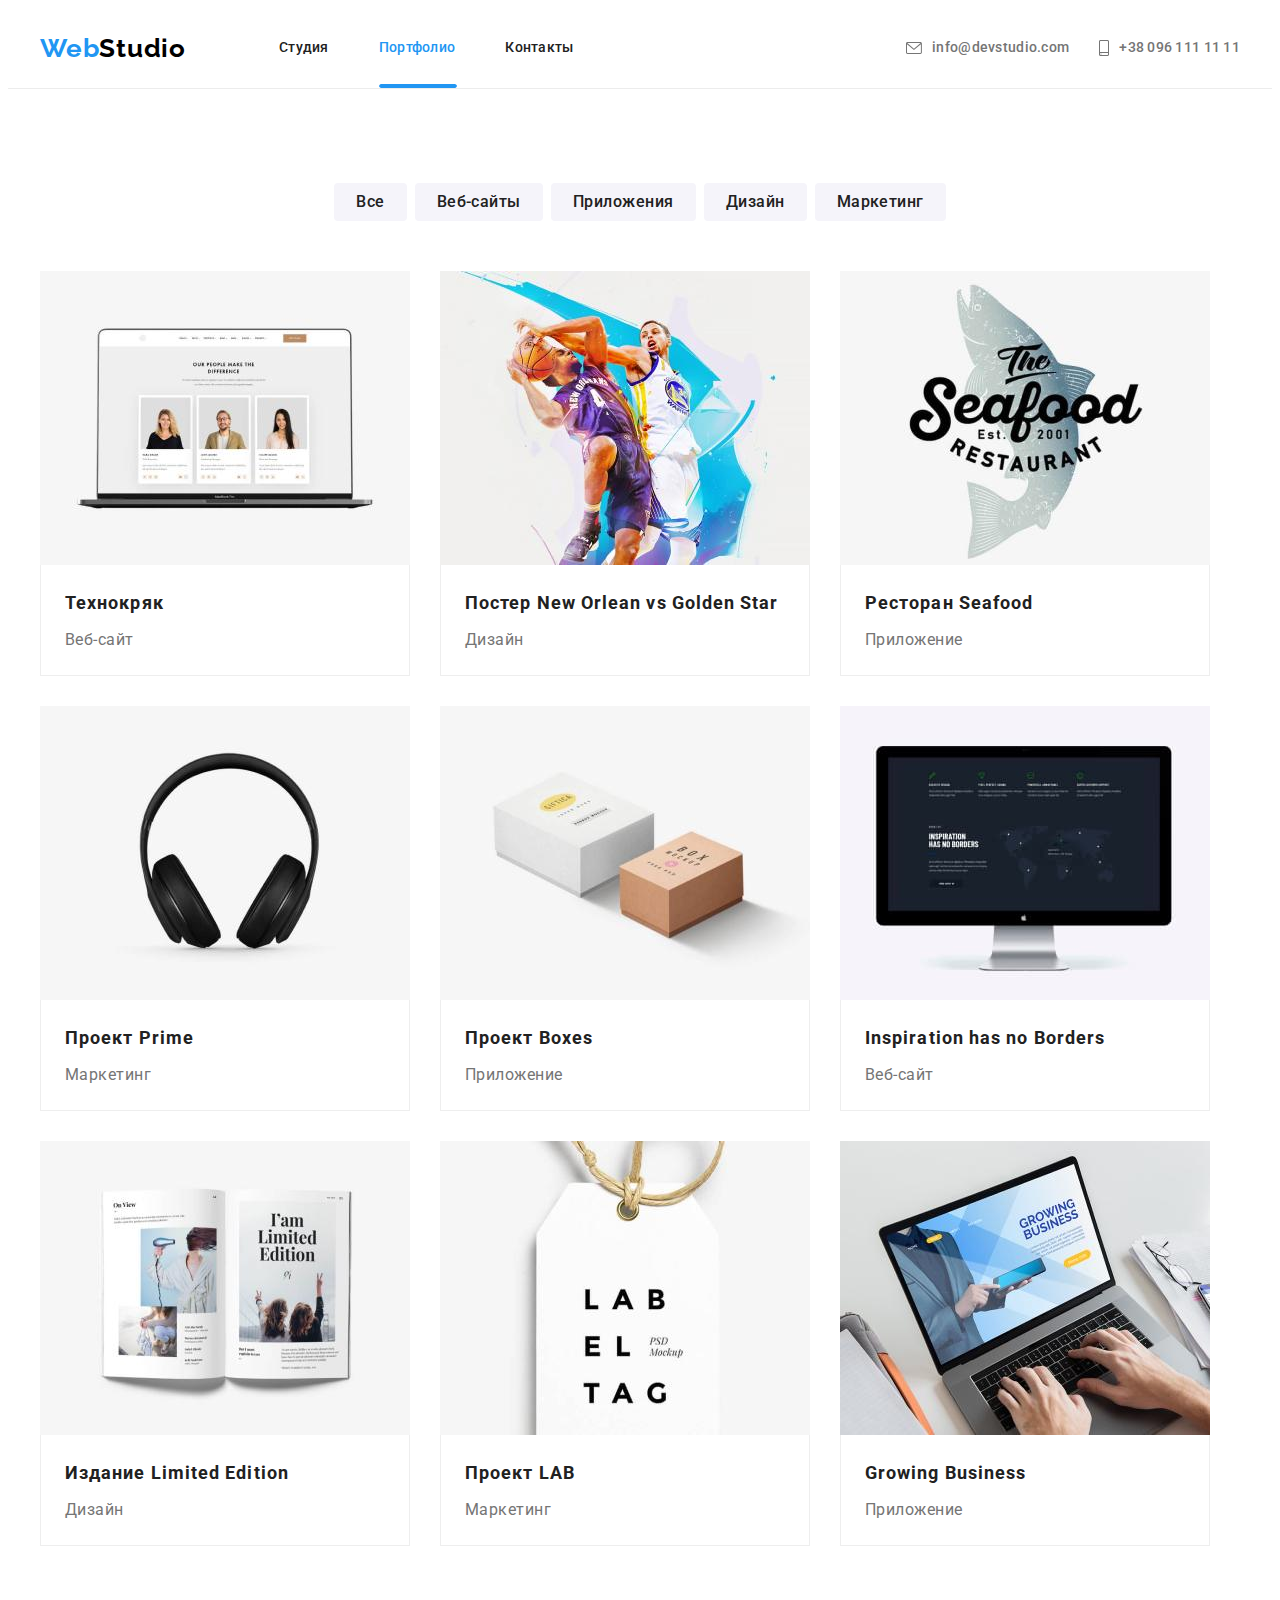
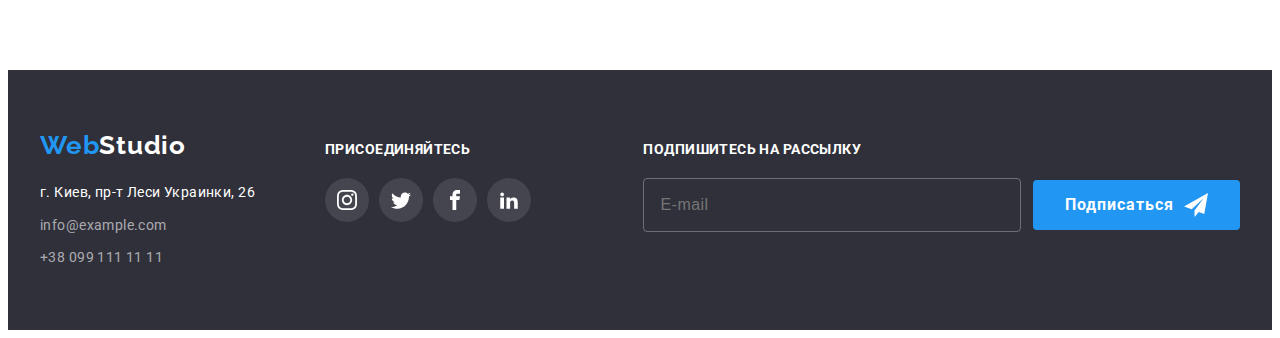
==== portfolio.html @ 0c858680 "initial" ====
<!DOCTYPE html>
<html lang="ru">
  <head>
    <meta charset="UTF-8" />
    <meta http-equiv="X-UA-Compatible" content="IE=edge" />
    <meta name="viewport" content="width=device-width, initial-scale=1.0" />
    <title>Студия</title>
    <link rel="preconnect" href="https://fonts.googleapis.com" />
    <link rel="preconnect" href="https://fonts.gstatic.com" crossorigin />
    <link
      href="https://fonts.googleapis.com/css2?family=Raleway:wght@700&family=Roboto:wght@400;500;700;900&display=swap"
      rel="stylesheet"
    />
    <link
      rel="stylesheet"
      href="https://cdnjs.cloudflare.com/ajax/libs/modern-normalize/1.1.0/modern-normalize.min.css"
      integrity="sha512-wpPYUAdjBVSE4KJnH1VR1HeZfpl1ub8YT/NKx4PuQ5NmX2tKuGu6U/JRp5y+Y8XG2tV+wKQpNHVUX03MfMFn9Q=="
      crossorigin="anonymous"
      referrerpolicy="no-referrer"
    />
    <link rel="stylesheet" href="./css/styles.css" />
  </head>
  <body>
    <!-- Шапка -->
    <header class="top portfolio-page">
      <div class="container header-container">
        <a class="logo logo-header" href="./index.html"
          ><span class="blue-logo">Web</span
          ><span class="black-logo">Studio</span></a
        >
        <nav class="nav">
          <ul class="nav-list">
            <li class="nav-item">
              <a href="./index.html" class="nav-link">Студия</a>
            </li>
            <li class="nav-item">
              <a href="./portfolio.html" class="current nav-link portfolio"
                >Портфолио</a
              >
            </li>
            <li class="nav-item">
              <a href="" class="nav-link">Контакты</a>
            </li>
          </ul>
        </nav>
        <ul class="contact-list">
          <li class="contact-item">
            <a href="mailto:info@devstudio.com" class="contact-link">
              <svg class="envelope" width="16" height="12">
                <use href="./images/symbol-defs.svg#icon-envelope"></use>
              </svg>
              info@devstudio.com
            </a>
          </li>
          <li class="contact-item">
            <a href="tel:+38096111111" class="contact-link">
              <svg class="smartphone" width="10" height="16">
                <use href="./images/symbol-defs.svg#icon-smartphone"></use>
              </svg>
              +38 096 111 11 11</a
            >
          </li>
        </ul>
      </div>
    </header>
    <main>
      <!-- Навигация по портфолио -->
      <section class="section">
        <div class="container portfolio-section">
          <h1 class="visually-hidden">Навигация по портфолио</h1>
          <ul class="filter-list">
            <li class="filter-item">
              <button type="button" class="secondary-btn pointer">Все</button>
            </li>
            <li class="filter-item">
              <button type="button" class="secondary-btn pointer">
                Веб-сайты
              </button>
            </li>
            <li class="filter-item">
              <button type="button" class="secondary-btn pointer">
                Приложения
              </button>
            </li>
            <li class="filter-item">
              <button type="button" class="secondary-btn pointer">
                Дизайн
              </button>
            </li>
            <li class="filter-item">
              <button type="button" class="secondary-btn pointer">
                Маркетинг
              </button>
            </li>
          </ul>
          <!-- Портфолио галерея -->
          <ul class="gallery">
            <li class="gallery-item">
              <a href="" class="gallery-link">
                <div class="gallery-box">
                  <img
                    class="gallery-images"
                    src="./images/technokryak.jpg"
                    alt="Технокряк"
                    width="370"
                  />
                  <div class="gallery-overlay">
                    <p class="gallery-description">
                      Технокряк это современная площадка распространения
                      коронавируса. Компании используют эту платформу для
                      цифрового шпионажа и атак на защищённые сервера
                      конкурентов.
                    </p>
                  </div>
                </div>
                <div class="text-container">
                  <h2 class="gallery-item-title">Технокряк</h2>
                  <p class="gallery-item-text">Веб-сайт</p>
                </div>
              </a>
            </li>
            <li class="gallery-item">
              <a href="" class="gallery-link">
                <div class="gallery-box">
                  <img
                    class="gallery-images"
                    src="./images/bascketball.jpg"
                    alt="New Orlean vs Golden Star"
                    width="370"
                  />
                  <div class="gallery-overlay">
                    <p class="gallery-description">
                      Технокряк это современная площадка распространения
                      коронавируса. Компании используют эту платформу для
                      цифрового шпионажа и атак на защищённые сервера
                      конкурентов.
                    </p>
                  </div>
                </div>
                <div class="text-container">
                  <h2 class="gallery-item-title">
                    Постер <span lang="en">New Orlean vs Golden Star</span>
                  </h2>
                  <p class="gallery-item-text">Дизайн</p>
                </div>
              </a>
            </li>
            <li class="gallery-item">
              <a href="" class="gallery-link">
                <div class="gallery-box">
                  <img
                    class="gallery-images"
                    src="./images/seafood.jpg"
                    alt="Seafood"
                    width="370"
                  />
                  <div class="gallery-overlay">
                    <p class="gallery-description">
                      Технокряк это современная площадка распространения
                      коронавируса. Компании используют эту платформу для
                      цифрового шпионажа и атак на защищённые сервера
                      конкурентов.
                    </p>
                  </div>
                </div>
                <div class="text-container">
                  <h2 class="gallery-item-title">
                    Ресторан <span lang="en">Seafood</span>
                  </h2>
                  <p class="gallery-item-text">Приложение</p>
                </div>
              </a>
            </li>
            <li class="gallery-item">
              <a href="" class="gallery-link">
                <div class="gallery-box">
                  <img
                    class="gallery-images"
                    src="./images/headphone.jpg"
                    alt="Prime"
                    width="370"
                  />
                  <div class="gallery-overlay">
                    <p class="gallery-description">
                      Технокряк это современная площадка распространения
                      коронавируса. Компании используют эту платформу для
                      цифрового шпионажа и атак на защищённые сервера
                      конкурентов.
                    </p>
                  </div>
                </div>
                <div class="text-container">
                  <h2 class="gallery-item-title">
                    Проект <span lang="en">Prime</span>
                  </h2>
                  <p class="gallery-item-text">Маркетинг</p>
                </div>
              </a>
            </li>
            <li class="gallery-item">
              <a href="" class="gallery-link">
                <div class="gallery-box">
                  <img
                    class="gallery-images"
                    src="./images/boxes.jpg"
                    alt="Boxes"
                    width="370"
                  />
                  <div class="gallery-overlay">
                    <p class="gallery-description">
                      Технокряк это современная площадка распространения
                      коронавируса. Компании используют эту платформу для
                      цифрового шпионажа и атак на защищённые сервера
                      конкурентов.
                    </p>
                  </div>
                </div>
                <div class="text-container">
                  <h2 class="gallery-item-title">
                    Проект <span lang="en">Boxes</span>
                  </h2>
                  <p class="gallery-item-text">Приложение</p>
                </div>
              </a>
            </li>
            <li class="gallery-item">
              <a href="" class="gallery-link">
                <div class="gallery-box">
                  <img
                    class="gallery-images"
                    src="./images/screen.jpg"
                    alt="Inspiration has no Borders"
                    width="370"
                  />
                  <div class="gallery-overlay">
                    <p class="gallery-description">
                      Технокряк это современная площадка распространения
                      коронавируса. Компании используют эту платформу для
                      цифрового шпионажа и атак на защищённые сервера
                      конкурентов.
                    </p>
                  </div>
                </div>
                <div class="text-container">
                  <h2 lang="en" class="gallery-item-title">
                    Inspiration has no Borders
                  </h2>
                  <p class="gallery-item-text">Веб-сайт</p>
                </div>
              </a>
            </li>
            <li class="gallery-item">
              <a href="" class="gallery-link">
                <div class="gallery-box">
                  <img
                    class="gallery-images"
                    src="./images/magazine.jpg"
                    alt="Limited Edition"
                    width="370"
                  />
                  <div class="gallery-overlay">
                    <p class="gallery-description">
                      Технокряк это современная площадка распространения
                      коронавируса. Компании используют эту платформу для
                      цифрового шпионажа и атак на защищённые сервера
                      конкурентов.
                    </p>
                  </div>
                </div>
                <div class="text-container">
                  <h2 class="gallery-item-title">
                    Издание <span lang="en">Limited Edition</span>
                  </h2>
                  <p class="gallery-item-text">Дизайн</p>
                </div>
              </a>
            </li>
            <li class="gallery-item">
              <a href="" class="gallery-link">
                <div class="gallery-box">
                  <img
                    class="gallery-images"
                    src="./images/label.jpg"
                    alt="LAB"
                    width="370"
                  />
                  <div class="gallery-overlay">
                    <p class="gallery-description">
                      Технокряк это современная площадка распространения
                      коронавируса. Компании используют эту платформу для
                      цифрового шпионажа и атак на защищённые сервера
                      конкурентов.
                    </p>
                  </div>
                </div>
                <div class="text-container">
                  <h2 class="gallery-item-title">
                    Проект <span lang="en">LAB</span>
                  </h2>
                  <p class="gallery-item-text">Маркетинг</p>
                </div>
              </a>
            </li>
            <li class="gallery-item">
              <a href="" class="gallery-link">
                <div class="gallery-box">
                  <img
                    class="gallery-images"
                    src="./images/laptop.jpg"
                    alt="Growing Business"
                    width="370"
                  />
                  <div class="gallery-overlay">
                    <p class="gallery-description">
                      Технокряк это современная площадка распространения
                      коронавируса. Компании используют эту платформу для
                      цифрового шпионажа и атак на защищённые сервера
                      конкурентов.
                    </p>
                  </div>
                </div>
                <div class="text-container">
                  <h2 lang="en" class="gallery-item-title">Growing Business</h2>
                  <p class="gallery-item-text">Приложение</p>
                </div>
              </a>
            </li>
          </ul>
        </div>
      </section>
    </main>
    <!-- Подвал -->
    <footer class="bottom">
      <div class="container footer-container">
        <div class="first-column">
          <a class="logo footer-logo" href="./index.html"
            ><span class="blue-logo">Web</span
            ><span class="white-logo">Studio</span></a
          >
          <address class="contact">
            <ul class="address-list">
              <li class="adress-item cont">
                <a
                  href="https://www.google.com.ua/maps/place/%D0%B1%D1%83%D0%BB.+%D0%9B%D0%B5%D1%81%D0%B8+%D0%A3%D0%BA%D1%80%D0%B0%D0%B8%D0%BD%D0%BA%D0%B8,+26,+%D0%9A%D0%B8%D0%B5%D0%B2,+02000/@50.4265807,30.5361971,17z/data=!3m1!4b1!4m5!3m4!1s0x40d4cf0e033ecbe9:0x57a4dffefec77da0!8m2!3d50.4265807!4d30.5383858?hl=ru&authuser=0"
                  target="_blank"
                  rel="noopener noreferrer"
                  class="map-link"
                  >г. Киев, пр-т Леси Украинки, 26</a
                >
              </li>
              <li class="address-item cont">
                <a href="mailto:info@example.com" class="footer-contact-link"
                  >info@example.com</a
                >
              </li>
              <li class="address-item cont">
                <a href="tel:+380991111111" class="footer-contact-link"
                  >+38 099 111 11 11</a
                >
              </li>
            </ul>
          </address>
        </div>
        <div class="join-us">
          <p class="join-us-text">присоединяйтесь</p>
          <ul class="join-us-list">
            <li class="join-us-item">
              <a href="" class="join-us-link"
                ><svg class="social-link-icon" width="20" height="20">
                  <use href="./images/symbol-defs.svg#icon-instagram"></use>
                </svg>
              </a>
            </li>
            <li class="join-us-item">
              <a href="" class="join-us-link"
                ><svg class="social-link-icon" width="20" height="20">
                  <use href="./images/symbol-defs.svg#icon-twitter"></use>
                </svg>
              </a>
            </li>
            <li class="join-us-item">
              <a href="" class="join-us-link"
                ><svg class="social-link-icon" width="20" height="20">
                  <use href="./images/symbol-defs.svg#icon-facebook"></use>
                </svg>
              </a>
            </li>
            <li class="join-us-item">
              <a href="" class="join-us-link"
                ><svg class="social-link-icon" width="20" height="20">
                  <use href="./images/symbol-defs.svg#icon-linkedin"></use>
                </svg>
              </a>
            </li>
          </ul>
        </div>
        <div class="footer-form">
          <p class="footer-title">Подпишитесь на рассылку</p>
          <form class="form-flex">
            <input
              type="email"
              name="email"
              class="subscribe-input"
              placeholder="E-mail"
            />
            <button class="main-btn pointer main-btn-flex" type="submit">
              Подписаться
              <svg class="send-icon" width="24" height="24">
                <use href="./images/symbol-defs.svg#icon-send"></use>
              </svg>
            </button>
          </form>
        </div>
      </div>
    </footer>
  </body>
</html>
---- css/styles.css ----
:root {
  --text-color: #757575;
  --section-title-color: #212121;
  --accent-color: #2196f3;
  --accent-color-main-bottom: rgba(33, 150, 2243, 0.85);
  --prime-color: #ffffff;
  --background-team-color: #f5f4fa;
  --background-footer-color: #2f303a;
  --background-btn-color: #f5f4fa;
  --footer-contact-color: rgba(255, 255, 255, 0.6);
  --black: #000000;
  --border-color: #ececec;
  --portfolio-border-color: #eeeeee;
  --button-color: rgba(175, 177, 184, 1);
  --shadow-color: rgba(255, 255, 255, 0.1);
  --modal-shade-color: rgba(0, 0, 0, 0.2);
  --doing-shade-color: rgba(47, 48, 58, 0.8);
  --portfolio-accent-shade-color: rgba(33, 150, 243, 0.9);
}

body {
  background-color: var(--background-body-color);
  font-family: Roboto, sans-serif;
  color: var(--text-color);
}

/* ----------------------General classes------------------------- */

p,
h1,
h2,
h3,
h4,
h5,
h6 {
  margin: 0;
  padding: 0;
}

ul {
  list-style: none;
  padding: 0;
  margin: 0;
}

a {
  text-decoration: none;
}

img {
  display: block;
  max-width: 100%;
  height: auto;
}

.section {
  padding: 94px 0;
}

.pointer {
  cursor: pointer;
}

.section-title {
  margin-bottom: 50px;

  font-weight: bold;
  font-size: 36px;
  line-height: 1.19;
  letter-spacing: 0.03em;
  color: var(--section-title-color);
  text-align: center;
}

.container {
  width: 1200px;
  padding: 0 15px;
  margin: 0 auto;
}

/* --------------------------Header------------------------------- */

.top {
  background-color: var(--prime-color);
}

.portfolio-page {
  border-bottom: 1px solid var(--border-color);
}

.header-container {
  display: flex;
  align-items: center;
}

.logo {
  font-family: Raleway;
  font-style: normal;
  font-weight: bold;
  font-size: 26px;
  line-height: 1.19;
  letter-spacing: 0.03em;
}

.blue-logo {
  color: var(--accent-color);
}

.black-logo {
  color: var(--black);
}

.white-logo {
  color: var(--prime-color);
}

.nav {
  margin-left: 93px;
}

.nav-list {
  display: flex;
}

.nav-item {
  margin-right: 50px;
}

.nav-item:last-child {
  margin-right: 0;
}

.nav-link {
  display: block;
  padding: 32px 0;

  transition: background-color 250ms cubic-bezier(0.4, 0, 0.2, 1),
    color 250ms cubic-bezier(0.4, 0, 0.2, 1);

  font-family: inherit;
  font-weight: 500;
  font-size: 14px;
  line-height: 1.14;
  letter-spacing: 0.02em;
  color: var(--section-title-color);
}

.nav-link:hover,
.nav-link:focus {
  color: var(--accent-color);
}

.current {
  position: relative;
  display: block;
  color: var(--accent-color);
}

.current::after {
  position: absolute;
  bottom: 0;
  left: 0;

  height: 4px;

  display: block;
  content: "";
  background-size: contain;
  background-position: center;
  background-repeat: no-repeat;
  border-radius: 2px;
}

.current.studio::after {
  width: 48px;
  background-image: url(../images/hover-studio.png);
}
.current.portfolio::after {
  width: 78px;
  background-image: url(../images/hover-portfolio.png);
}

.contact-list {
  display: flex;
  margin-left: auto;
}

.contact-item:not(:last-child) {
  margin-right: 30px;
}

.contact-link {
  padding: 32px 0;

  transition: color 250ms cubic-bezier(0.4, 0, 0.2, 1);

  font-weight: 500;
  font-size: 14px;
  line-height: 1.14;
  letter-spacing: 0.02em;
  color: var(--text-color);
  display: flex;
  align-items: center;
}

.contact-link:hover,
.contact-link:focus {
  color: var(--accent-color);
}

.envelope {
  margin-right: 10px;
  fill: currentColor;
}

.smartphone {
  margin-right: 10px;
  fill: currentColor;
}

/* ----------------------Hero------------------------- */

.main-section {
  padding: 200px 0;
  text-align: center;
  background-image: linear-gradient(
      rgba(47, 48, 58, 0.4),
      rgba(47, 48, 58, 0.4)
    ),
    url(../images/mainbackrgound.jpg);
  background-repeat: no-repeat;
  background-size: cover;
  background-color: var(--background-footer-color);
}

.main-title {
  margin: 0 auto 30px;
  max-width: 696px;

  font-weight: 900;
  font-size: 44px;
  line-height: 1.36;
  letter-spacing: 0.06em;
  text-transform: uppercase;
  color: var(--prime-color);
}

.main-btn {
  padding: 10px 32px;
  min-width: 200px;
  min-height: 50px;
  margin: 0 auto 0 auto;
  display: block;

  transition: background-color 250ms cubic-bezier(0.4, 0, 0.2, 1);

  background-color: var(--accent-color);
  font-family: inherit;
  font-weight: 700;
  font-size: 16px;
  line-height: 1.87;
  letter-spacing: 0.06em;
  color: var(--prime-color);
  border: none;
  border-radius: 4px;
}

.main-btn:hover,
.main-btn:focus {
  background-color: var(--accent-color-main-bottom);
}

/* ----------------------Modal window------------------------- */

.backdrop {
  transition: opacity 300ms cubic-bezier(0.4, 0, 0.2, 1), visibility 300ms;
  position: fixed;
  z-index: 1;
  width: 100%;
  height: 100%;
  top: 0;
  left: 0;
  background-color: var(--modal-shade-color);
  opacity: 1;
}

.backdrop.is-hidden {
  opacity: 0;
  pointer-events: none;
  visibility: hidden;
}

.backdrop.is-hidden .modal {
  transform: translate(-50%, -50%) scale(0.7);
}

.modal {
  transition: transform 250ms cubic-bezier(0.4, 0, 0.2, 1);
  transform: translate(-50%, -50%) scale(1);

  position: absolute;
  top: 50%;
  left: 50%;

  padding: 40px;
  max-width: 528px;
  min-height: 580px;
  background-color: var(--prime-color);
  box-shadow: 0px 1px 3px rgba(0, 0, 0, 0.12), 0px 1px 1px rgba(0, 0, 0, 0.14),
    0px 2px 1px rgba(0, 0, 0, 0.2);
  border-radius: 4px;
}

.form-field {
  margin-bottom: 10px;
}

.input {
  width: 100%;
  padding-left: 35px;
  height: 40px;
  border: 1px solid rgba(33, 33, 33, 0.2);
  border-radius: 4px;
  outline: none;

  font-size: 14px;
  line-height: 1.71;
  letter-spacing: 0.03em;
  transition: border-color 250ms cubic-bezier(0.4, 0, 0.2, 1);
}

.input-wrapper {
  position: relative;
}

.icon {
  position: absolute;
  top: 50%;
  left: 12px;
  transform: translateY(-50%);
  transition: fill 250ms cubic-bezier(0.4, 0, 0.2, 1);
}

.input:focus + .icon {
  fill: var(--accent-color);
}

.input:focus {
  border-color: var(--accent-color);
}

.modal-title {
  font-weight: 700;
  font-size: 20px;
  line-height: 1.15;
  text-align: center;
  letter-spacing: 0.03em;
  color: var(--section-title-color);
  margin-bottom: 12px;
}

.input-text {
  font-size: 12px;
  line-height: 1.17;
  letter-spacing: 0.01em;
  margin-bottom: 4px;
  display: block;
}

.comment-field {
  margin-bottom: 20px;
}

.comment {
  width: 100%;
  height: 120px;
  border: 1px solid;
  border-radius: 4px;
  padding: 12px 16px;
  background-color: transparent;
  outline: none;
  resize: none;
  transition: border-color 250ms cubic-bezier(0.4, 0, 0.2, 1);

  font-size: 14px;
  line-height: 1.14;
  letter-spacing: 0.01em;
}

.comment::placeholder {
  font-size: 14px;
  line-height: 1.14;
  letter-spacing: 0.01em;

  color: rgba(117, 117, 117, 0.5);
}

.comment:focus {
  border-color: var(--accent-color);
}

.close-btn {
  transition: background-color 250ms cubic-bezier(0.4, 0, 0.2, 1),
    color 250ms cubic-bezier(0.4, 0, 0.2, 1);
  display: inline-flex;
  width: 30px;
  height: 30px;
  border: 1px solid rgba(0, 0, 0, 0.1);
  border-radius: 50%;
  background-color: var(--prime-color);

  position: absolute;
  top: 8px;
  right: 8px;

  justify-content: center;
  align-items: center;
  cursor: pointer;
}

.close-btn:hover,
.close-btn:focus {
  color: var(--prime-color);
  background-color: var(--accent-color);
}

.close-icon {
  fill: currentColor;
}

.checkbox-field {
  margin-bottom: 30px;
  display: flex;
  justify-content: center;
  align-items: center;
}

.checkbox-input {
  appearance: none;
  -webkit-appearance: none;
  -moz-appearance: none;
  position: absolute;
}

.checkbox-label {
  display: flex;
  align-items: center;
  font-size: 14px;
  line-height: 1.71;
  letter-spacing: 0.03em;
}

.checkbox-icon {
  display: inline-block;
  width: 16px;
  height: 15px;
  margin-right: 8px;

  border: 2px solid var(--section-title-color);
  border-radius: 2px;
  background-size: contain;
  cursor: pointer;
  transition: border-color 250ms cubic-bezier(0.4, 0, 0.2, 1),
    background-size 250ms cubic-bezier(0.4, 0, 0.2, 1);
}

.checkbox-input:checked + .checkbox-icon {
  background-image: url(../images/icon\ check.svg);
  border-color: var(--accent-color);
  background-color: var(--accent-color);
  background-size: cover;
  background-repeat: no-repeat;
  background-position: center;
}

.conditions {
  margin-left: 5px;

  font-family: Roboto;
  font-style: normal;
  font-weight: normal;
  font-size: 14px;
  line-height: 1.71;
  letter-spacing: 0.03em;

  color: var(--accent-color);
  text-decoration: underline;
}

/* ----------------------Adventages work with us------------------------- */

.adventages {
  padding-bottom: 47px;
}

.visually-hidden {
  position: absolute;
  white-space: nowrap;
  width: 1px;
  height: 1px;
  overflow: hidden;
  border: 0;
  padding: 0;
  clip: rect(0 0 0 0);
  clip-path: inset(50%);
  margin: -1px;
}

.adventages-item:not(:first-child) {
  margin-left: 30px;
}

.adventages-item {
  max-width: 270px;
}

.adventages-list {
  display: flex;
}

.advantages-icon {
  display: flex;
  justify-content: center;
  align-items: center;
  padding: 25px 100px;
  background-color: var(--background-team-color);
  border-radius: 4px;
  margin-bottom: 30px;
}

.adventages-item-tittle {
  margin-bottom: 10px;
  font-weight: bold;
  font-size: 14px;
  line-height: 1.14;
  letter-spacing: 0.03em;
  text-transform: uppercase;
  color: var(--section-title-color);
}

.adventages-item-text {
  font-size: 14px;
  line-height: 1.71;
  letter-spacing: 0.03em;
}

/* ----------------------What we do?------------------------- */

.doing {
  padding-top: 47px;
}

.doing-list {
  display: flex;
}

.doing-item:not(:first-child) {
  margin-left: 30px;
}

.doing-item {
  width: calc(100% / 3);
}

.doing-box {
  position: relative;
  width: 100%;
  height: 100%;
}

.description {
  position: absolute;
  bottom: 0;
  padding: 27px 0;
  width: 100%;
  background-color: var(--doing-shade-color);
}

.description-title {
  font-weight: 700;
  font-size: 14px;
  line-height: 1.14;
  letter-spacing: 0.03em;
  text-transform: uppercase;
  text-align: center;
  color: var(--prime-color);
}

/* ----------------------Our team------------------------- */

.team {
  background-color: var(--background-team-color);
}

.team-list {
  display: flex;
}

.team-item:not(:first-child) {
  margin-left: 30px;
}

.team-item {
  width: calc(100% / 4);
  box-shadow: 0px 1px 3px rgba(0, 0, 0, 0.12), 0px 1px 1px rgba(0, 0, 0, 0.14),
    0px 2px 1px rgba(0, 0, 0, 0.2);
  border-radius: 0px 0px 4px 4px;
}

.team-sign {
  background-color: var(--prime-color);
  padding: 30px 32px;
  display: flex;
  flex-direction: column;
  align-items: center;
  justify-content: center;
}

.teammate-name {
  margin-bottom: 10px;
  font-weight: 500;
  font-size: 16px;
  line-height: 19px;
  text-align: center;
  letter-spacing: 0.03em;
  color: var(--section-title-color);
}

.teammate-position {
  font-size: 16px;
  line-height: 1.19;
  text-align: center;
  letter-spacing: 0.03em;
  margin-bottom: 16px;
}

.web-contact-list {
  display: flex;
  justify-content: space-between;
  width: 100%;
}

.web-contact-link {
  display: flex;
  justify-content: center;
  align-items: center;
  color: var(--button-color);
  width: 44px;
  height: 44px;
  border-radius: 50%;
  display: flex;
  transition: background-color 250ms cubic-bezier(0.4, 0, 0.2, 1),
    color 250ms cubic-bezier(0.4, 0, 0.2, 1);
}

.insta {
  fill: currentColor;
}

.web-contact-link:hover,
.web-contact-link:focus {
  color: var(--prime-color);
  background-color: var(--accent-color);
}

/* ----------------------Постоянные клиенты------------------------- */

.clients-section {
  padding: 94px 0;
}

.clients-list {
  display: flex;
}

.clients-item {
  flex-basis: calc(100% / 6);
}

.clients-item:not(:last-child) {
  margin-right: 30px;
}

.clients-link {
  display: flex;

  transition: background-color 250ms cubic-bezier(0.4, 0, 0.2, 1),
    color 250ms cubic-bezier(0.4, 0, 0.2, 1);

  border: 1px solid var(--button-color);
  padding: 16px 32px;
  border-radius: 4px;

  background-color: var(--prime-color);
  color: var(--button-color);
}

.clients-link-icon {
  fill: currentColor;
}

.clients-link:hover,
.clients-link:focus {
  border-color: var(--accent-color);
  color: var(--accent-color);
}

/* ----------------------Footer------------------------- */
.bottom {
  background-color: var(--background-footer-color);
  padding: 60px 0;
}

.footer-container {
  display: flex;
}

.white-logo {
  color: var(--prime-color);
}

.contact {
  margin-top: 20px;
}

.map-link {
  font-style: normal;
  font-size: 14px;
  line-height: 1.71;
  letter-spacing: 0.03em;
  color: var(--prime-color);
  transition: color 250ms cubic-bezier(0.4, 0, 0.2, 1);
}

.map-link:hover,
.map-link:focus {
  color: var(--accent-color);
}

.cont {
  margin-top: 9px;
}

.footer-contact-link {
  display: inline-block;

  font-style: normal;
  font-size: 14px;
  line-height: 1.71;
  letter-spacing: 0.03em;
  color: var(--footer-contact-color);
  transition: color 250ms cubic-bezier(0.4, 0, 0.2, 1);
}

.footer-contact-link:hover,
.footer-contact-link:focus {
  color: var(--accent-color);
}

.join-us {
  margin-left: 70px;
  padding-top: 12px;
}

.join-us-text {
  color: var(--prime-color);
  margin-bottom: 20px;
  font-size: 14px;
  font-weight: 700;
  line-height: 1.14;
  letter-spacing: 0.03em;
  text-transform: uppercase;
}

.footer-title {
  color: var(--prime-color);
  margin-bottom: 20px;
  font-size: 14px;
  font-weight: 700;
  line-height: 1.14;
  letter-spacing: 0.03em;
  text-transform: uppercase;
}

.join-us-list {
  display: flex;
}

.join-us-link {
  display: flex;
  padding: 12px;

  transition: background-color 250ms cubic-bezier(0.4, 0, 0.2, 1),
    color 250ms cubic-bezier(0.4, 0, 0.2, 1);

  border-radius: 50%;
  fill: var(--prime-color);
  background-color: var(--shadow-color);
}

.join-us-link:focus,
.join-us-link:hover {
  background-color: var(--accent-color);
}

.join-us-item:not(:last-child) {
  margin-right: 10px;
}

.footer-form {
  margin-left: auto;
  padding-top: 12px;
}

.form-flex {
  display: flex;
  align-items: center;
}

.subscribe-input {
  margin-right: 12px;
  padding-left: 16px;
  height: 50px;
  width: 358px;
  border: 1px solid rgba(255, 255, 255, 0.3);
  border-radius: 4px;
  background-color: transparent;

  font-size: 16px;
  line-height: 1.25;
  letter-spacing: 0.03em;
  color: rgba(255, 255, 255, 0.6);
}

.subscribe-input:focus {
  border-color: var(--accent-color);
}

.send-icon {
  fill: currentColor;
  margin-left: 10px;
}

.main-btn-flex {
  display: flex;
  align-items: center;
}

/* ----------------------Portfolio navigation------------------------- */

.secondary-btn {
  padding: 6px 22px;

  font-family: inherit;
  font-weight: 500;
  font-size: 16px;
  line-height: 1.62;
  text-align: center;
  letter-spacing: 0.03em;
  color: var(--section-title-color);
  border: none;
  background-color: var(--background-btn-color);
  border-radius: 4px;
  transition: background-color 250ms cubic-bezier(0.4, 0, 0.2, 1),
    color 250ms cubic-bezier(0.4, 0, 0.2, 1),
    box-shadow 250ms cubic-bezier(0.4, 0, 0.2, 1);
}

.secondary-btn:focus,
.secondary-btn:hover,
.secondary-btn:active {
  background-color: var(--accent-color);
  color: var(--prime-color);
  box-shadow: 0px 3px 1px rgba(0, 0, 0, 0.1), 0px 1px 2px rgba(0, 0, 0, 0.08),
    0px 2px 2px rgba(0, 0, 0, 0.12);
}

.filter-list {
  display: flex;
  justify-content: center;
  margin-bottom: 50px;
}

.filter-item:not(:first-child) {
  margin-left: 8px;
}

/* ----------------------Portfolio gallery------------------------- */

.gallery-item {
  background: var(--prime-color);
}

.gallery-item-title {
  margin-bottom: 4px;

  font-weight: 700;
  font-size: 18px;
  line-height: 2;
  letter-spacing: 0.06em;
  color: var(--section-title-color);
}

.gallery-item-text {
  margin: 0;
  font-size: 16px;
  line-height: 1.87;
  letter-spacing: 0.03em;
  color: var(--text-color);
}

.gallery {
  display: flex;
  flex-wrap: wrap;
}

.gallery-box {
  position: relative;
  overflow: hidden;
}
.gallery-overlay {
  transition: transform 250ms cubic-bezier(0.4, 0, 0.2, 1),
    opacity 250ms cubic-bezier(0.4, 0, 0.2, 1);
  position: absolute;

  padding: 63px 24px;

  width: 100%;
  height: 100%;
  top: 0;
  left: 0;
  background-color: var(--portfolio-accent-shade-color);
  transform: translateY(100%);
  opacity: 0;
}
.gallery-item:hover .gallery-overlay,
.gallery-item:focus .gallery-overlay {
  transform: translateY(0);
  opacity: 1;
}
.gallery-description {
  font-size: 18px;
  line-height: 1.56;
  letter-spacing: 0.03em;
  color: var(--prime-color);
}

.gallery-link {
  display: block;
  transition: box-shadow 250ms cubic-bezier(0.4, 0, 0.2, 1);
}

.gallery-link:hover {
  box-shadow: 0px 1px 1px rgba(0, 0, 0, 0.12), 0px 4px 4px rgba(0, 0, 0, 0.06),
    1px 4px 6px rgba(0, 0, 0, 0.16);
}

.gallery-item:nth-last-child(n -3) {
  margin-bottom: 30px;
}

.gallery-item:not(:nth-child(3n)) {
  margin-right: 30px;
}

.text-container {
  padding: 20px 24px;
  border: 1px solid var(--portfolio-border-color);
  border-top: none;
}
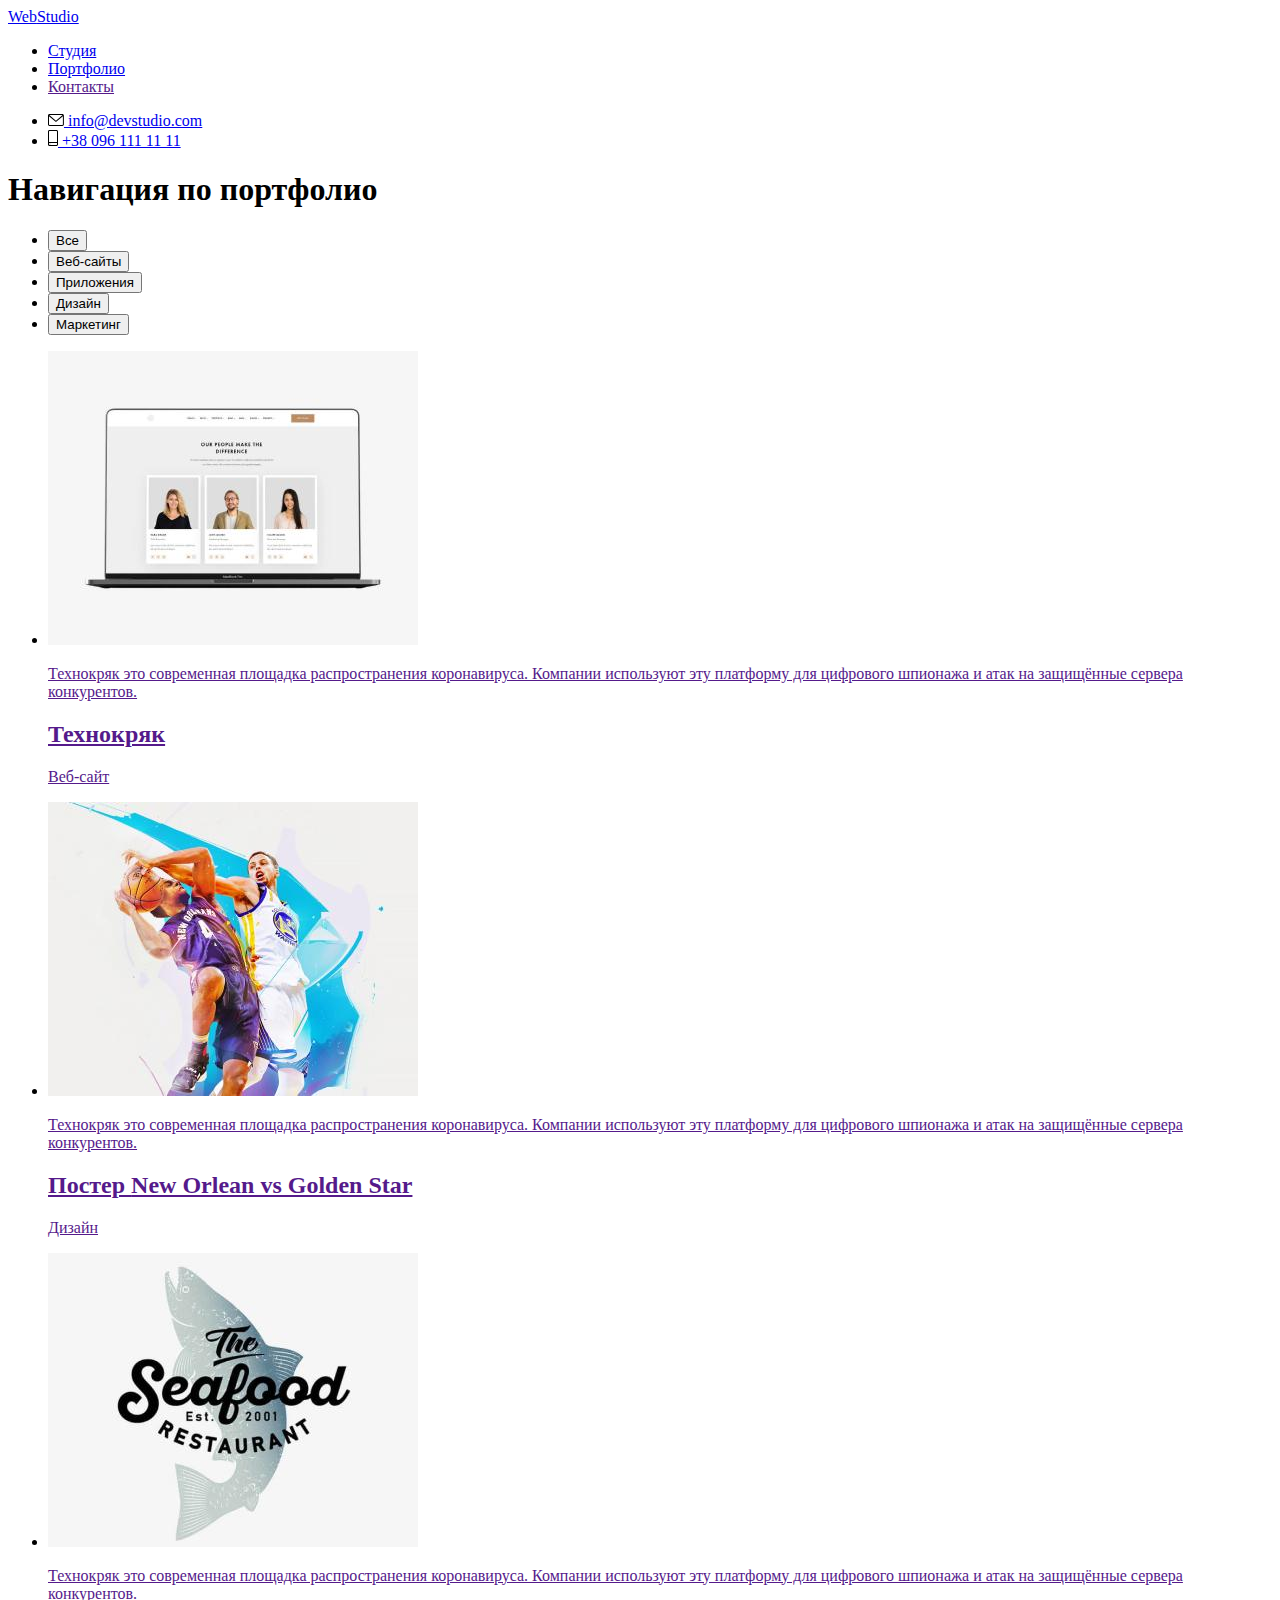
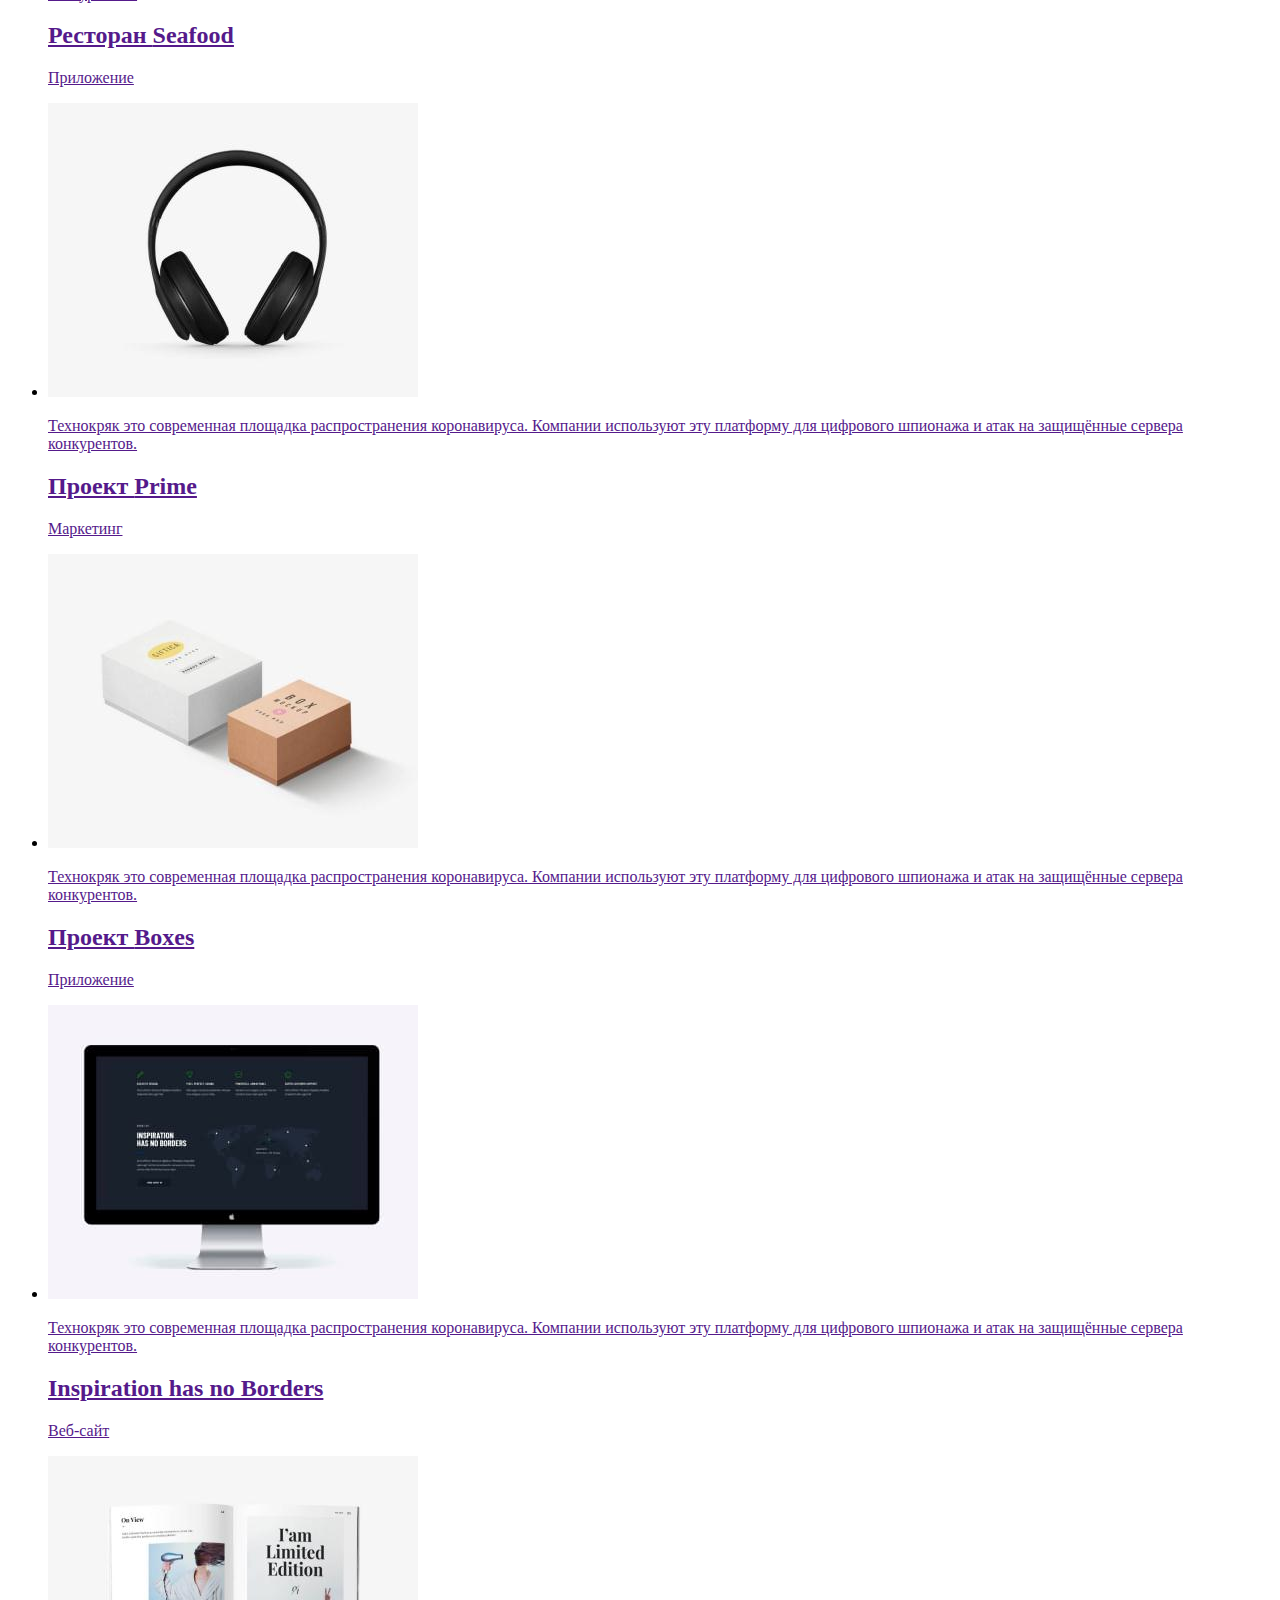
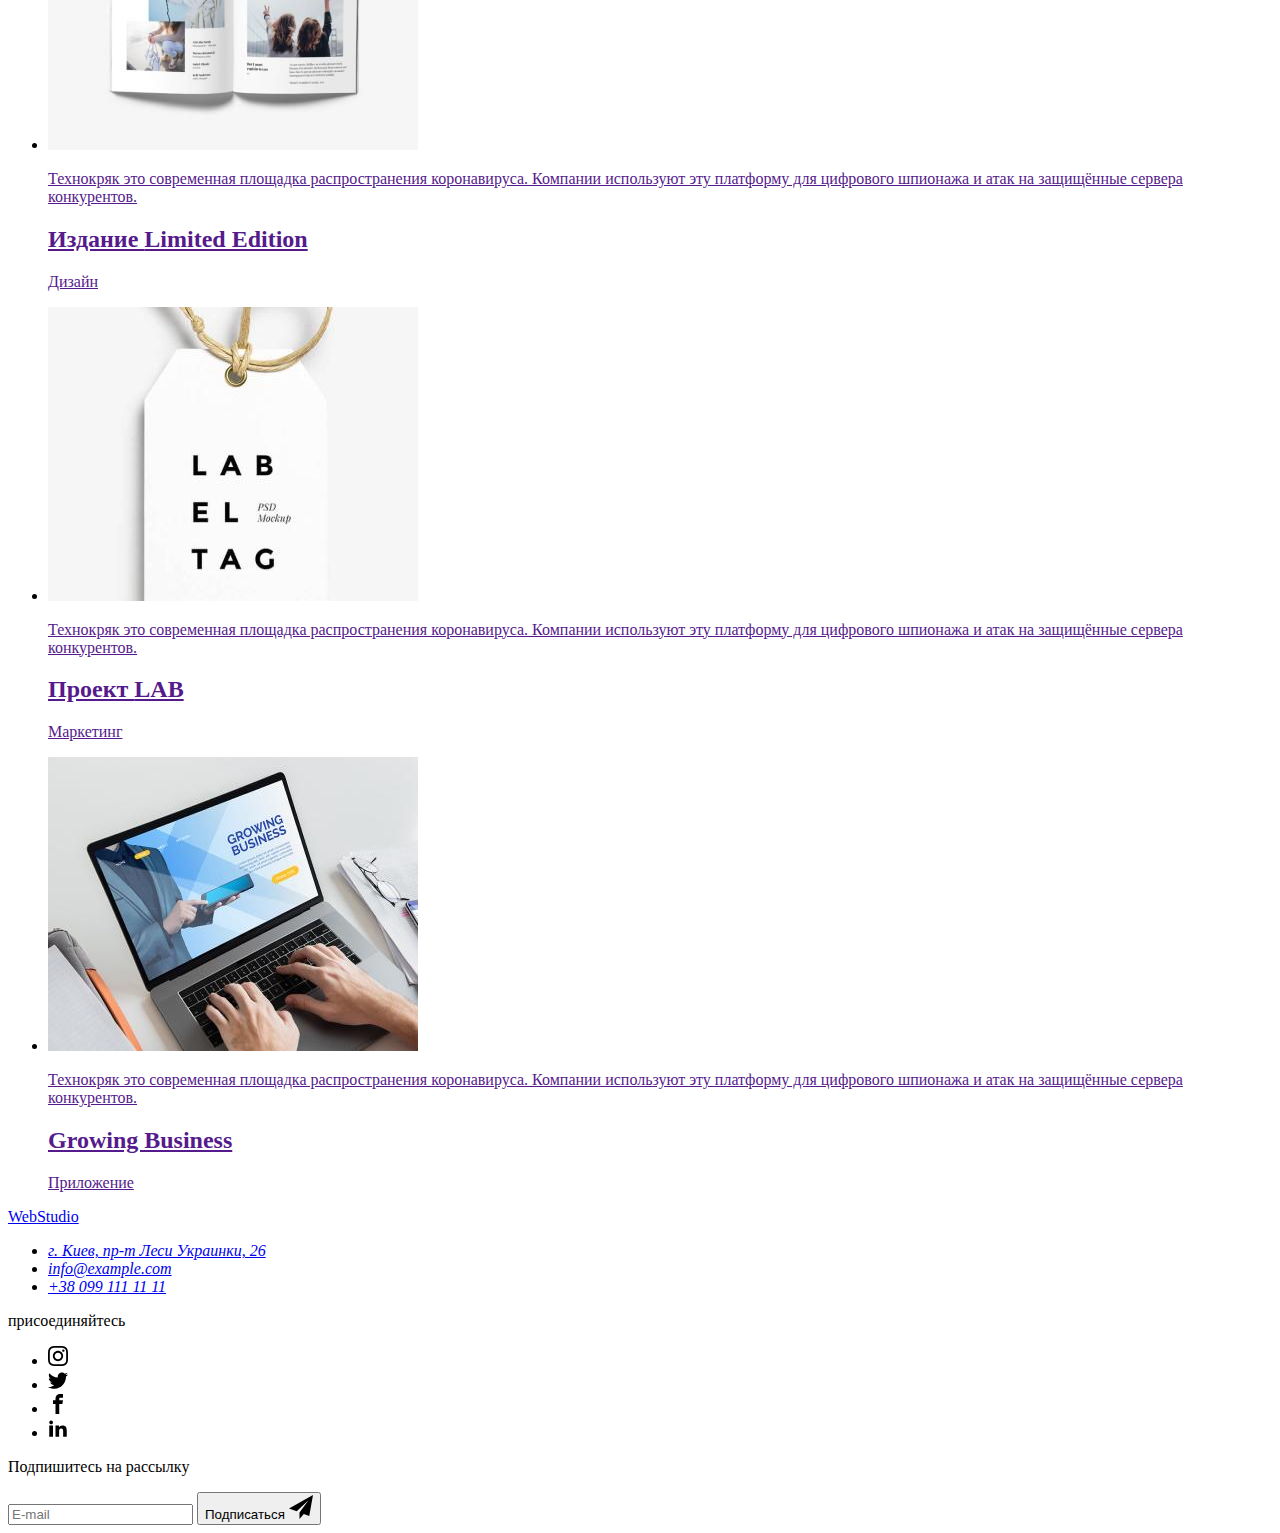
==== commit 45dad0ae: "adventages" ====
--- a/portfolio.html
+++ b/portfolio.html
@@ -18,42 +18,44 @@
       crossorigin="anonymous"
       referrerpolicy="no-referrer"
     />
-    <link rel="stylesheet" href="./css/styles.css" />
+    <link rel="stylesheet" href="./dist/css/main.min.css" />
   </head>
   <body>
     <!-- Шапка -->
-    <header class="top portfolio-page">
-      <div class="container header-container">
+    <header class="page-top page-top--line">
+      <div class="container page-top__container">
         <a class="logo logo-header" href="./index.html"
-          ><span class="blue-logo">Web</span
-          ><span class="black-logo">Studio</span></a
+          ><span class="logo--web">Web</span
+          ><span class="logo--studio">Studio</span></a
         >
         <nav class="nav">
-          <ul class="nav-list">
-            <li class="nav-item">
-              <a href="./index.html" class="nav-link">Студия</a>
-            </li>
-            <li class="nav-item">
-              <a href="./portfolio.html" class="current nav-link portfolio"
+          <ul class="nav__list">
+            <li class="nav__item">
+              <a href="./index.html" class="nav__link">Студия</a>
+            </li>
+            <li class="nav__item">
+              <a
+                href="./portfolio.html"
+                class="nav__link--current nav__link portfolio"
                 >Портфолио</a
               >
             </li>
-            <li class="nav-item">
-              <a href="" class="nav-link">Контакты</a>
+            <li class="nav__item">
+              <a href="" class="nav__link">Контакты</a>
             </li>
           </ul>
         </nav>
-        <ul class="contact-list">
-          <li class="contact-item">
-            <a href="mailto:info@devstudio.com" class="contact-link">
+        <ul class="contact">
+          <li class="contact__item">
+            <a href="mailto:info@devstudio.com" class="contact__link">
               <svg class="envelope" width="16" height="12">
                 <use href="./images/symbol-defs.svg#icon-envelope"></use>
               </svg>
               info@devstudio.com
             </a>
           </li>
-          <li class="contact-item">
-            <a href="tel:+38096111111" class="contact-link">
+          <li class="contact__item">
+            <a href="tel:+38096111111" class="contact__link">
               <svg class="smartphone" width="10" height="16">
                 <use href="./images/symbol-defs.svg#icon-smartphone"></use>
               </svg>
@@ -334,7 +336,7 @@
       <div class="container footer-container">
         <div class="first-column">
           <a class="logo footer-logo" href="./index.html"
-            ><span class="blue-logo">Web</span
+            ><span class="logo--web">Web</span
             ><span class="white-logo">Studio</span></a
           >
           <address class="contact">
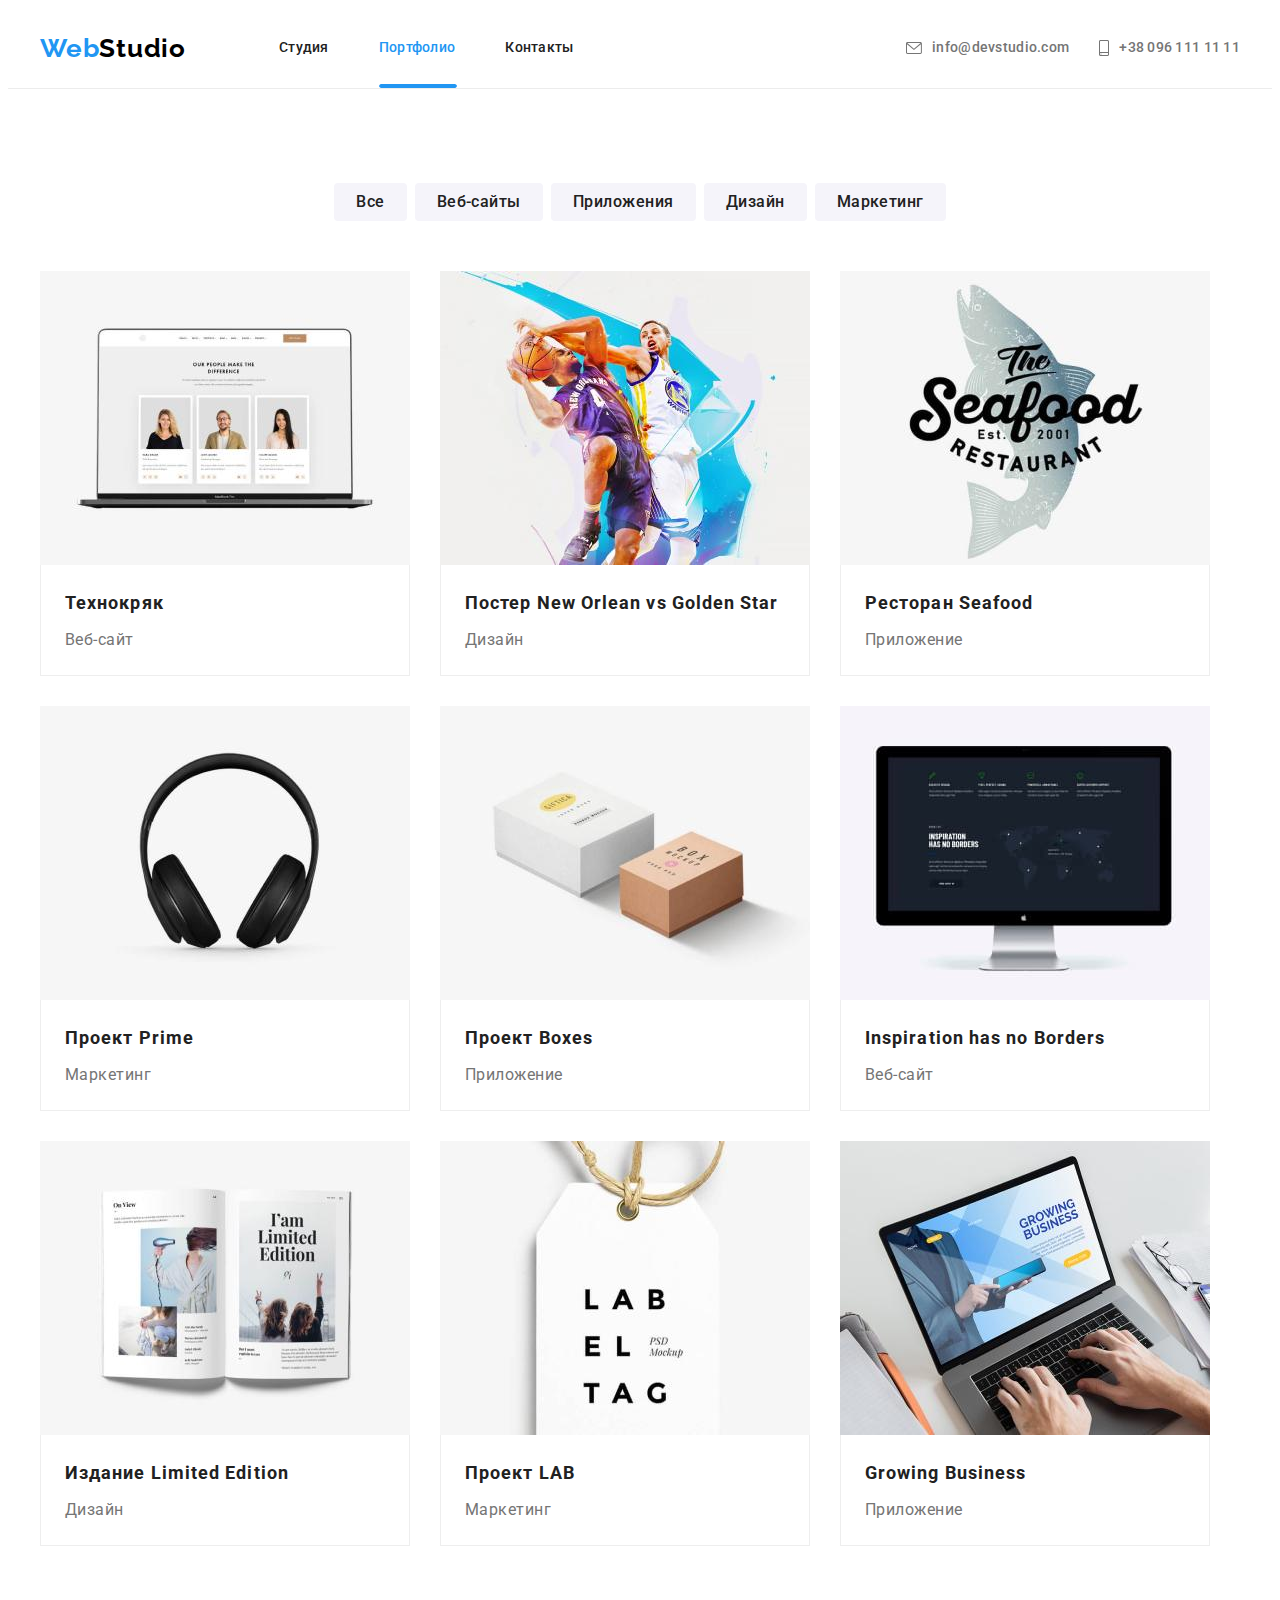
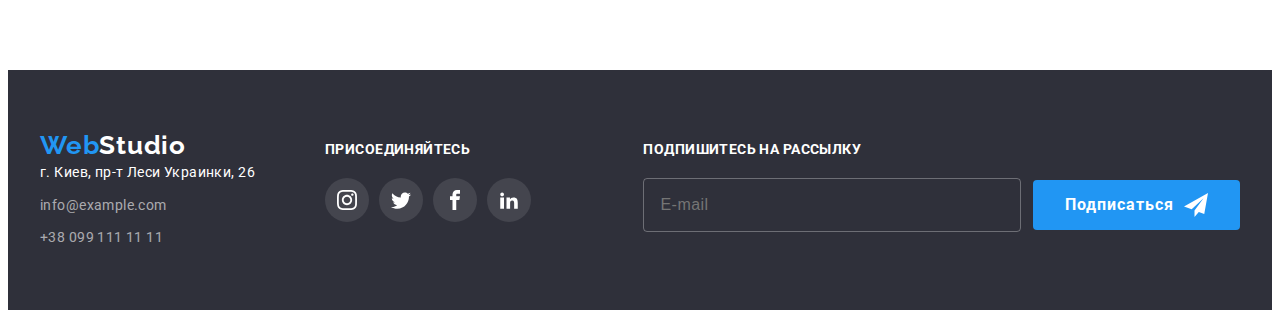
==== commit c9123f8b: "Зміни в vscode та змінних" ====
--- a/portfolio.html
+++ b/portfolio.html
@@ -18,7 +18,7 @@
       crossorigin="anonymous"
       referrerpolicy="no-referrer"
     />
-    <link rel="stylesheet" href="./dist/css/main.min.css" />
+    <link rel="stylesheet" href="./css/main.min.css" />
   </head>
   <body>
     <!-- Шапка -->
@@ -68,262 +68,262 @@
     <main>
       <!-- Навигация по портфолио -->
       <section class="section">
-        <div class="container portfolio-section">
+        <div class="container">
           <h1 class="visually-hidden">Навигация по портфолио</h1>
-          <ul class="filter-list">
-            <li class="filter-item">
-              <button type="button" class="secondary-btn pointer">Все</button>
-            </li>
-            <li class="filter-item">
-              <button type="button" class="secondary-btn pointer">
+          <ul class="filter">
+            <li class="filter__item">
+              <button type="button" class="filter__btn pointer">Все</button>
+            </li>
+            <li class="filter__item">
+              <button type="button" class="filter__btn pointer">
                 Веб-сайты
               </button>
             </li>
-            <li class="filter-item">
-              <button type="button" class="secondary-btn pointer">
+            <li class="filter__item">
+              <button type="button" class="filter__btn pointer">
                 Приложения
               </button>
             </li>
-            <li class="filter-item">
-              <button type="button" class="secondary-btn pointer">
-                Дизайн
-              </button>
-            </li>
-            <li class="filter-item">
-              <button type="button" class="secondary-btn pointer">
+            <li class="filter__item">
+              <button type="button" class="filter__btn pointer">Дизайн</button>
+            </li>
+            <li class="filter__item">
+              <button type="button" class="filter__btn pointer">
                 Маркетинг
               </button>
             </li>
           </ul>
           <!-- Портфолио галерея -->
           <ul class="gallery">
-            <li class="gallery-item">
-              <a href="" class="gallery-link">
-                <div class="gallery-box">
-                  <img
-                    class="gallery-images"
+            <li class="gallery__item">
+              <a href="" class="gallery__link">
+                <div class="gallery__box">
+                  <img
+                    class="gallery__images"
                     src="./images/technokryak.jpg"
                     alt="Технокряк"
                     width="370"
                   />
-                  <div class="gallery-overlay">
-                    <p class="gallery-description">
-                      Технокряк это современная площадка распространения
-                      коронавируса. Компании используют эту платформу для
-                      цифрового шпионажа и атак на защищённые сервера
-                      конкурентов.
-                    </p>
-                  </div>
-                </div>
-                <div class="text-container">
-                  <h2 class="gallery-item-title">Технокряк</h2>
-                  <p class="gallery-item-text">Веб-сайт</p>
-                </div>
-              </a>
-            </li>
-            <li class="gallery-item">
-              <a href="" class="gallery-link">
-                <div class="gallery-box">
-                  <img
-                    class="gallery-images"
+                  <div class="gallery__overlay">
+                    <p class="gallery__description">
+                      Технокряк это современная площадка распространения
+                      коронавируса. Компании используют эту платформу для
+                      цифрового шпионажа и атак на защищённые сервера
+                      конкурентов.
+                    </p>
+                  </div>
+                </div>
+                <div class="text-container">
+                  <h2 class="text-container__title">Технокряк</h2>
+                  <p class="text-container__type">Веб-сайт</p>
+                </div>
+              </a>
+            </li>
+            <li class="gallery__item">
+              <a href="" class="gallery__link">
+                <div class="gallery__box">
+                  <img
+                    class="gallery__images"
                     src="./images/bascketball.jpg"
                     alt="New Orlean vs Golden Star"
                     width="370"
                   />
-                  <div class="gallery-overlay">
-                    <p class="gallery-description">
-                      Технокряк это современная площадка распространения
-                      коронавируса. Компании используют эту платформу для
-                      цифрового шпионажа и атак на защищённые сервера
-                      конкурентов.
-                    </p>
-                  </div>
-                </div>
-                <div class="text-container">
-                  <h2 class="gallery-item-title">
+                  <div class="gallery__overlay">
+                    <p class="gallery__description">
+                      Технокряк это современная площадка распространения
+                      коронавируса. Компании используют эту платформу для
+                      цифрового шпионажа и атак на защищённые сервера
+                      конкурентов.
+                    </p>
+                  </div>
+                </div>
+                <div class="text-container">
+                  <h2 class="text-container__title">
                     Постер <span lang="en">New Orlean vs Golden Star</span>
                   </h2>
-                  <p class="gallery-item-text">Дизайн</p>
-                </div>
-              </a>
-            </li>
-            <li class="gallery-item">
-              <a href="" class="gallery-link">
-                <div class="gallery-box">
-                  <img
-                    class="gallery-images"
+                  <p class="text-container__type">Дизайн</p>
+                </div>
+              </a>
+            </li>
+            <li class="gallery__item">
+              <a href="" class="gallery__link">
+                <div class="gallery__box">
+                  <img
+                    class="gallery__images"
                     src="./images/seafood.jpg"
                     alt="Seafood"
                     width="370"
                   />
-                  <div class="gallery-overlay">
-                    <p class="gallery-description">
-                      Технокряк это современная площадка распространения
-                      коронавируса. Компании используют эту платформу для
-                      цифрового шпионажа и атак на защищённые сервера
-                      конкурентов.
-                    </p>
-                  </div>
-                </div>
-                <div class="text-container">
-                  <h2 class="gallery-item-title">
+                  <div class="gallery__overlay">
+                    <p class="gallery__description">
+                      Технокряк это современная площадка распространения
+                      коронавируса. Компании используют эту платформу для
+                      цифрового шпионажа и атак на защищённые сервера
+                      конкурентов.
+                    </p>
+                  </div>
+                </div>
+                <div class="text-container">
+                  <h2 class="text-container__title">
                     Ресторан <span lang="en">Seafood</span>
                   </h2>
-                  <p class="gallery-item-text">Приложение</p>
-                </div>
-              </a>
-            </li>
-            <li class="gallery-item">
-              <a href="" class="gallery-link">
-                <div class="gallery-box">
-                  <img
-                    class="gallery-images"
+                  <p class="text-container__type">Приложение</p>
+                </div>
+              </a>
+            </li>
+            <li class="gallery__item">
+              <a href="" class="gallery__link">
+                <div class="gallery__box">
+                  <img
+                    class="gallery__images"
                     src="./images/headphone.jpg"
                     alt="Prime"
                     width="370"
                   />
-                  <div class="gallery-overlay">
-                    <p class="gallery-description">
-                      Технокряк это современная площадка распространения
-                      коронавируса. Компании используют эту платформу для
-                      цифрового шпионажа и атак на защищённые сервера
-                      конкурентов.
-                    </p>
-                  </div>
-                </div>
-                <div class="text-container">
-                  <h2 class="gallery-item-title">
+                  <div class="gallery__overlay">
+                    <p class="gallery__description">
+                      Технокряк это современная площадка распространения
+                      коронавируса. Компании используют эту платформу для
+                      цифрового шпионажа и атак на защищённые сервера
+                      конкурентов.
+                    </p>
+                  </div>
+                </div>
+                <div class="text-container">
+                  <h2 class="text-container__title">
                     Проект <span lang="en">Prime</span>
                   </h2>
-                  <p class="gallery-item-text">Маркетинг</p>
-                </div>
-              </a>
-            </li>
-            <li class="gallery-item">
-              <a href="" class="gallery-link">
-                <div class="gallery-box">
-                  <img
-                    class="gallery-images"
+                  <p class="text-container__type">Маркетинг</p>
+                </div>
+              </a>
+            </li>
+            <li class="gallery__item">
+              <a href="" class="gallery__link">
+                <div class="gallery__box">
+                  <img
+                    class="gallery__images"
                     src="./images/boxes.jpg"
                     alt="Boxes"
                     width="370"
                   />
-                  <div class="gallery-overlay">
-                    <p class="gallery-description">
-                      Технокряк это современная площадка распространения
-                      коронавируса. Компании используют эту платформу для
-                      цифрового шпионажа и атак на защищённые сервера
-                      конкурентов.
-                    </p>
-                  </div>
-                </div>
-                <div class="text-container">
-                  <h2 class="gallery-item-title">
+                  <div class="gallery__overlay">
+                    <p class="gallery__description">
+                      Технокряк это современная площадка распространения
+                      коронавируса. Компании используют эту платформу для
+                      цифрового шпионажа и атак на защищённые сервера
+                      конкурентов.
+                    </p>
+                  </div>
+                </div>
+                <div class="text-container">
+                  <h2 class="text-container__title">
                     Проект <span lang="en">Boxes</span>
                   </h2>
-                  <p class="gallery-item-text">Приложение</p>
-                </div>
-              </a>
-            </li>
-            <li class="gallery-item">
-              <a href="" class="gallery-link">
-                <div class="gallery-box">
-                  <img
-                    class="gallery-images"
+                  <p class="text-container__type">Приложение</p>
+                </div>
+              </a>
+            </li>
+            <li class="gallery__item">
+              <a href="" class="gallery__link">
+                <div class="gallery__box">
+                  <img
+                    class="gallery__images"
                     src="./images/screen.jpg"
                     alt="Inspiration has no Borders"
                     width="370"
                   />
-                  <div class="gallery-overlay">
-                    <p class="gallery-description">
-                      Технокряк это современная площадка распространения
-                      коронавируса. Компании используют эту платформу для
-                      цифрового шпионажа и атак на защищённые сервера
-                      конкурентов.
-                    </p>
-                  </div>
-                </div>
-                <div class="text-container">
-                  <h2 lang="en" class="gallery-item-title">
+                  <div class="gallery__overlay">
+                    <p class="gallery__description">
+                      Технокряк это современная площадка распространения
+                      коронавируса. Компании используют эту платформу для
+                      цифрового шпионажа и атак на защищённые сервера
+                      конкурентов.
+                    </p>
+                  </div>
+                </div>
+                <div class="text-container">
+                  <h2 lang="en" class="text-container__title">
                     Inspiration has no Borders
                   </h2>
-                  <p class="gallery-item-text">Веб-сайт</p>
-                </div>
-              </a>
-            </li>
-            <li class="gallery-item">
-              <a href="" class="gallery-link">
-                <div class="gallery-box">
-                  <img
-                    class="gallery-images"
+                  <p class="text-container__type">Веб-сайт</p>
+                </div>
+              </a>
+            </li>
+            <li class="gallery__item">
+              <a href="" class="gallery__link">
+                <div class="gallery__box">
+                  <img
+                    class="gallery__images"
                     src="./images/magazine.jpg"
                     alt="Limited Edition"
                     width="370"
                   />
-                  <div class="gallery-overlay">
-                    <p class="gallery-description">
-                      Технокряк это современная площадка распространения
-                      коронавируса. Компании используют эту платформу для
-                      цифрового шпионажа и атак на защищённые сервера
-                      конкурентов.
-                    </p>
-                  </div>
-                </div>
-                <div class="text-container">
-                  <h2 class="gallery-item-title">
+                  <div class="gallery__overlay">
+                    <p class="gallery__description">
+                      Технокряк это современная площадка распространения
+                      коронавируса. Компании используют эту платформу для
+                      цифрового шпионажа и атак на защищённые сервера
+                      конкурентов.
+                    </p>
+                  </div>
+                </div>
+                <div class="text-container">
+                  <h2 class="text-container__title">
                     Издание <span lang="en">Limited Edition</span>
                   </h2>
-                  <p class="gallery-item-text">Дизайн</p>
-                </div>
-              </a>
-            </li>
-            <li class="gallery-item">
-              <a href="" class="gallery-link">
-                <div class="gallery-box">
-                  <img
-                    class="gallery-images"
+                  <p class="text-container__type">Дизайн</p>
+                </div>
+              </a>
+            </li>
+            <li class="gallery__item">
+              <a href="" class="gallery__link">
+                <div class="gallery__box">
+                  <img
+                    class="gallery__images"
                     src="./images/label.jpg"
                     alt="LAB"
                     width="370"
                   />
-                  <div class="gallery-overlay">
-                    <p class="gallery-description">
-                      Технокряк это современная площадка распространения
-                      коронавируса. Компании используют эту платформу для
-                      цифрового шпионажа и атак на защищённые сервера
-                      конкурентов.
-                    </p>
-                  </div>
-                </div>
-                <div class="text-container">
-                  <h2 class="gallery-item-title">
+                  <div class="gallery__overlay">
+                    <p class="gallery__description">
+                      Технокряк это современная площадка распространения
+                      коронавируса. Компании используют эту платформу для
+                      цифрового шпионажа и атак на защищённые сервера
+                      конкурентов.
+                    </p>
+                  </div>
+                </div>
+                <div class="text-container">
+                  <h2 class="text-container__title">
                     Проект <span lang="en">LAB</span>
                   </h2>
-                  <p class="gallery-item-text">Маркетинг</p>
-                </div>
-              </a>
-            </li>
-            <li class="gallery-item">
-              <a href="" class="gallery-link">
-                <div class="gallery-box">
-                  <img
-                    class="gallery-images"
+                  <p class="text-container__type">Маркетинг</p>
+                </div>
+              </a>
+            </li>
+            <li class="gallery__item">
+              <a href="" class="gallery__link">
+                <div class="gallery__box">
+                  <img
+                    class="gallery__images"
                     src="./images/laptop.jpg"
                     alt="Growing Business"
                     width="370"
                   />
-                  <div class="gallery-overlay">
-                    <p class="gallery-description">
-                      Технокряк это современная площадка распространения
-                      коронавируса. Компании используют эту платформу для
-                      цифрового шпионажа и атак на защищённые сервера
-                      конкурентов.
-                    </p>
-                  </div>
-                </div>
-                <div class="text-container">
-                  <h2 lang="en" class="gallery-item-title">Growing Business</h2>
-                  <p class="gallery-item-text">Приложение</p>
+                  <div class="gallery__overlay">
+                    <p class="gallery__description">
+                      Технокряк это современная площадка распространения
+                      коронавируса. Компании используют эту платформу для
+                      цифрового шпионажа и атак на защищённые сервера
+                      конкурентов.
+                    </p>
+                  </div>
+                </div>
+                <div class="text-container">
+                  <h2 lang="en" class="text-container__title">
+                    Growing Business
+                  </h2>
+                  <p class="text-container__type">Приложение</p>
                 </div>
               </a>
             </li>
@@ -333,15 +333,15 @@
     </main>
     <!-- Подвал -->
     <footer class="bottom">
-      <div class="container footer-container">
+      <div class="container bottom--flex">
         <div class="first-column">
-          <a class="logo footer-logo" href="./index.html"
+          <a class="logo logo__footer--studio" href="./index.html"
             ><span class="logo--web">Web</span
             ><span class="white-logo">Studio</span></a
           >
           <address class="contact">
-            <ul class="address-list">
-              <li class="adress-item cont">
+            <ul class="footer-contact__list">
+              <li class="footer-contact__item cont">
                 <a
                   href="https://www.google.com.ua/maps/place/%D0%B1%D1%83%D0%BB.+%D0%9B%D0%B5%D1%81%D0%B8+%D0%A3%D0%BA%D1%80%D0%B0%D0%B8%D0%BD%D0%BA%D0%B8,+26,+%D0%9A%D0%B8%D0%B5%D0%B2,+02000/@50.4265807,30.5361971,17z/data=!3m1!4b1!4m5!3m4!1s0x40d4cf0e033ecbe9:0x57a4dffefec77da0!8m2!3d50.4265807!4d30.5383858?hl=ru&authuser=0"
                   target="_blank"
@@ -351,12 +351,12 @@
                 >
               </li>
               <li class="address-item cont">
-                <a href="mailto:info@example.com" class="footer-contact-link"
+                <a href="mailto:info@example.com" class="footer-contact__link"
                   >info@example.com</a
                 >
               </li>
               <li class="address-item cont">
-                <a href="tel:+380991111111" class="footer-contact-link"
+                <a href="tel:+380991111111" class="footer-contact__link"
                   >+38 099 111 11 11</a
                 >
               </li>
@@ -364,32 +364,32 @@
           </address>
         </div>
         <div class="join-us">
-          <p class="join-us-text">присоединяйтесь</p>
-          <ul class="join-us-list">
-            <li class="join-us-item">
-              <a href="" class="join-us-link"
-                ><svg class="social-link-icon" width="20" height="20">
+          <p class="join-us__text">присоединяйтесь</p>
+          <ul class="join-us__list">
+            <li class="join-us__item">
+              <a href="" class="join-us__link"
+                ><svg class="join-us__icon" width="20" height="20">
                   <use href="./images/symbol-defs.svg#icon-instagram"></use>
                 </svg>
               </a>
             </li>
-            <li class="join-us-item">
-              <a href="" class="join-us-link"
-                ><svg class="social-link-icon" width="20" height="20">
+            <li class="join-us__item">
+              <a href="" class="join-us__link"
+                ><svg class="join-us__icon" width="20" height="20">
                   <use href="./images/symbol-defs.svg#icon-twitter"></use>
                 </svg>
               </a>
             </li>
-            <li class="join-us-item">
-              <a href="" class="join-us-link"
-                ><svg class="social-link-icon" width="20" height="20">
+            <li class="join-us__item">
+              <a href="" class="join-us__link"
+                ><svg class="join-us__icon" width="20" height="20">
                   <use href="./images/symbol-defs.svg#icon-facebook"></use>
                 </svg>
               </a>
             </li>
-            <li class="join-us-item">
-              <a href="" class="join-us-link"
-                ><svg class="social-link-icon" width="20" height="20">
+            <li class="join-us__item">
+              <a href="" class="join-us__link"
+                ><svg class="join-us__icon" width="20" height="20">
                   <use href="./images/symbol-defs.svg#icon-linkedin"></use>
                 </svg>
               </a>
@@ -397,15 +397,15 @@
           </ul>
         </div>
         <div class="footer-form">
-          <p class="footer-title">Подпишитесь на рассылку</p>
-          <form class="form-flex">
+          <p class="footer-form__title">Подпишитесь на рассылку</p>
+          <form class="footer-form--flex">
             <input
               type="email"
               name="email"
-              class="subscribe-input"
+              class="subscribe"
               placeholder="E-mail"
             />
-            <button class="main-btn pointer main-btn-flex" type="submit">
+            <button class="main-btn pointer main-btn--flex" type="submit">
               Подписаться
               <svg class="send-icon" width="24" height="24">
                 <use href="./images/symbol-defs.svg#icon-send"></use>
--- a/css/main.min.css
+++ b/css/main.min.css
@@ -0,0 +1,2 @@
+.visually-hidden{position:absolute;white-space:nowrap;width:1px;height:1px;overflow:hidden;border:0;padding:0;clip:rect(0 0 0 0);-webkit-clip-path:inset(50%);clip-path:inset(50%);margin:-1px}p,h1,h2,h3,h4,h5,h6{margin:0;padding:0}ul{list-style:none;padding:0;margin:0}a{text-decoration:none}img{display:block;max-width:100%;height:auto}.pointer{cursor:pointer}body{background-color:var(--background-body-color);font-family:Roboto, sans-serif;color:#757575}.main-btn{padding:10px 32px;min-width:200px;min-height:50px;margin:0 auto 0 auto;display:block;-webkit-transition:background-color 250ms cubic-bezier(0.4, 0, 0.2, 1);transition:background-color 250ms cubic-bezier(0.4, 0, 0.2, 1);background-color:#2196f3;font-family:inherit;font-weight:700;font-size:16px;line-height:1.87;letter-spacing:0.06em;color:#fff;border:none;border-radius:4px}.main-btn:hover,.main-btn:focus{background-color:rgba(33,150,255,0.85)}.filter__btn{padding:6px 22px;font-family:inherit;font-weight:500;font-size:16px;line-height:1.62;text-align:center;letter-spacing:0.03em;color:#212121;border:none;background-color:#f5f4fa;border-radius:4px;-webkit-transition:background-color 250ms cubic-bezier(0.4, 0, 0.2, 1),color 250ms cubic-bezier(0.4, 0, 0.2, 1),-webkit-box-shadow 250ms cubic-bezier(0.4, 0, 0.2, 1);transition:background-color 250ms cubic-bezier(0.4, 0, 0.2, 1),color 250ms cubic-bezier(0.4, 0, 0.2, 1),-webkit-box-shadow 250ms cubic-bezier(0.4, 0, 0.2, 1);transition:background-color 250ms cubic-bezier(0.4, 0, 0.2, 1),color 250ms cubic-bezier(0.4, 0, 0.2, 1),box-shadow 250ms cubic-bezier(0.4, 0, 0.2, 1);transition:background-color 250ms cubic-bezier(0.4, 0, 0.2, 1),color 250ms cubic-bezier(0.4, 0, 0.2, 1),box-shadow 250ms cubic-bezier(0.4, 0, 0.2, 1),-webkit-box-shadow 250ms cubic-bezier(0.4, 0, 0.2, 1)}.filter__btn:focus,.filter__btn:hover,.filter__btn:active{background-color:#2196f3;color:#fff;-webkit-box-shadow:0px 3px 1px rgba(0,0,0,0.1),0px 1px 2px rgba(0,0,0,0.08),0px 2px 2px rgba(0,0,0,0.12);box-shadow:0px 3px 1px rgba(0,0,0,0.1),0px 1px 2px rgba(0,0,0,0.08),0px 2px 2px rgba(0,0,0,0.12)}.container{width:1200px;padding:0 15px;margin:0 auto}.section__title{margin-bottom:50px;font-weight:bold;font-size:36px;line-height:1.19;letter-spacing:0.03em;color:#212121;text-align:center}.section{padding:94px 0}.page-top{background-color:#fff}.page-top--line{border-bottom:1px solid #ececec}.page-top__container{display:-webkit-box;display:-ms-flexbox;display:flex;-webkit-box-align:center;-ms-flex-align:center;align-items:center}.logo{font-family:Raleway;font-style:normal;font-weight:bold;font-size:26px;line-height:1.19;letter-spacing:0.03em}.logo--web{color:#2196f3}.logo--studio{color:#000}.nav{margin-left:93px}.nav__list{display:-webkit-box;display:-ms-flexbox;display:flex}.nav__item{margin-right:50px}.nav__item:last-child{margin-right:0}.nav__link{display:block;padding:32px 0;-webkit-transition:background-color 250ms cubic-bezier(0.4, 0, 0.2, 1),color 250ms cubic-bezier(0.4, 0, 0.2, 1);transition:background-color 250ms cubic-bezier(0.4, 0, 0.2, 1),color 250ms cubic-bezier(0.4, 0, 0.2, 1);font-family:inherit;font-weight:500;font-size:14px;line-height:1.14;letter-spacing:0.02em;color:#212121}.nav__link:hover,.nav__link:focus{color:#2196f3}.nav__link--current{position:relative;display:block;color:#2196f3}.nav__link--current::after{position:absolute;bottom:0;left:0;height:4px;display:block;content:"";background-size:contain;background-position:center;background-repeat:no-repeat;border-radius:2px}.nav__link--current.studio::after{width:48px;background-image:url(../images/hover-studio.png)}.nav__link--current.portfolio::after{width:78px;background-image:url(../images/hover-portfolio.png)}.contact{display:-webkit-box;display:-ms-flexbox;display:flex;margin-left:auto}.contact__item:not(:last-child){margin-right:30px}.contact__link{padding:32px 0;-webkit-transition:color 250ms cubic-bezier(0.4, 0, 0.2, 1);transition:color 250ms cubic-bezier(0.4, 0, 0.2, 1);font-weight:500;font-size:14px;line-height:1.14;letter-spacing:0.02em;color:#757575;display:-webkit-box;display:-ms-flexbox;display:flex;-webkit-box-align:center;-ms-flex-align:center;align-items:center}.contact__link:hover,.contact__link:focus{color:#2196f3}.envelope{margin-right:10px;fill:currentColor}.smartphone{margin-right:10px;fill:currentColor}.main-section{padding:200px 0;text-align:center;background-image:-webkit-gradient(linear, left top, left bottom, from(rgba(47,48,58,0.4)), to(rgba(47,48,58,0.4))),url(../images/mainbackrgound.jpg);background-image:linear-gradient(rgba(47,48,58,0.4), rgba(47,48,58,0.4)),url(../images/mainbackrgound.jpg);background-repeat:no-repeat;background-size:cover;background-color:#2f303a}.main-section__title{margin:0 auto 30px;max-width:696px;font-weight:900;font-size:44px;line-height:1.36;letter-spacing:0.06em;text-transform:uppercase;color:#fff}.backdrop{-webkit-transition:opacity 300ms cubic-bezier(0.4, 0, 0.2, 1),visibility 300ms;transition:opacity 300ms cubic-bezier(0.4, 0, 0.2, 1),visibility 300ms;position:fixed;z-index:1;width:100%;height:100%;top:0;left:0;background-color:rgba(0,0,0,0.2);opacity:1}.backdrop.is-hidden{opacity:0;pointer-events:none;visibility:hidden}.backdrop.is-hidden .modal{-webkit-transform:translate(-50%, -50%) scale(0.7);transform:translate(-50%, -50%) scale(0.7)}.modal{-webkit-transition:-webkit-transform 250ms cubic-bezier(0.4, 0, 0.2, 1);transition:-webkit-transform 250ms cubic-bezier(0.4, 0, 0.2, 1);transition:transform 250ms cubic-bezier(0.4, 0, 0.2, 1);transition:transform 250ms cubic-bezier(0.4, 0, 0.2, 1), -webkit-transform 250ms cubic-bezier(0.4, 0, 0.2, 1);-webkit-transform:translate(-50%, -50%) scale(1);transform:translate(-50%, -50%) scale(1);position:absolute;top:50%;left:50%;padding:40px;max-width:528px;min-height:580px;background-color:#fff;-webkit-box-shadow:0px 1px 3px rgba(0,0,0,0.12),0px 1px 1px rgba(0,0,0,0.14),0px 2px 1px rgba(0,0,0,0.2);box-shadow:0px 1px 3px rgba(0,0,0,0.12),0px 1px 1px rgba(0,0,0,0.14),0px 2px 1px rgba(0,0,0,0.2);border-radius:4px}.form__field{margin-bottom:10px}.input{width:100%;padding-left:35px;height:40px;border:1px solid rgba(33,33,33,0.2);border-radius:4px;outline:none;font-size:14px;line-height:1.71;letter-spacing:0.03em;-webkit-transition:border-color 250ms cubic-bezier(0.4, 0, 0.2, 1);transition:border-color 250ms cubic-bezier(0.4, 0, 0.2, 1)}.input:focus+.icon{fill:#2196f3}.input:focus{border-color:#2196f3}.form__text--wrapper{position:relative}.icon{position:absolute;top:50%;left:12px;-webkit-transform:translateY(-50%);transform:translateY(-50%);-webkit-transition:fill 250ms cubic-bezier(0.4, 0, 0.2, 1);transition:fill 250ms cubic-bezier(0.4, 0, 0.2, 1)}.modal__title{font-weight:700;font-size:20px;line-height:1.15;text-align:center;letter-spacing:0.03em;color:#212121;margin-bottom:12px}.form__text{font-size:12px;line-height:1.17;letter-spacing:0.01em;margin-bottom:4px;display:block}.form__comment--pos{margin-bottom:20px}.form__comment{width:100%;height:120px;border:1px solid;border-radius:4px;padding:12px 16px;background-color:transparent;outline:none;resize:none;-webkit-transition:border-color 250ms cubic-bezier(0.4, 0, 0.2, 1);transition:border-color 250ms cubic-bezier(0.4, 0, 0.2, 1);font-size:14px;line-height:1.14;letter-spacing:0.01em}.form__comment::-webkit-input-placeholder{font-size:14px;line-height:1.14;letter-spacing:0.01em;color:rgba(117,117,117,0.5)}.form__comment:-ms-input-placeholder{font-size:14px;line-height:1.14;letter-spacing:0.01em;color:rgba(117,117,117,0.5)}.form__comment::-ms-input-placeholder{font-size:14px;line-height:1.14;letter-spacing:0.01em;color:rgba(117,117,117,0.5)}.form__comment::placeholder{font-size:14px;line-height:1.14;letter-spacing:0.01em;color:rgba(117,117,117,0.5)}.form__comment:focus{border-color:#2196f3}.close-btn{-webkit-transition:background-color 250ms cubic-bezier(0.4, 0, 0.2, 1),color 250ms cubic-bezier(0.4, 0, 0.2, 1);transition:background-color 250ms cubic-bezier(0.4, 0, 0.2, 1),color 250ms cubic-bezier(0.4, 0, 0.2, 1);display:-webkit-inline-box;display:-ms-inline-flexbox;display:inline-flex;width:30px;height:30px;border:1px solid rgba(0,0,0,0.1);border-radius:50%;background-color:#fff;position:absolute;top:8px;right:8px;-webkit-box-pack:center;-ms-flex-pack:center;justify-content:center;-webkit-box-align:center;-ms-flex-align:center;align-items:center;cursor:pointer}.close-btn:hover,.close-btn:focus{color:#fff;background-color:#2196f3}.close-icon{fill:currentColor}.checkbox-field{margin-bottom:30px;display:-webkit-box;display:-ms-flexbox;display:flex;-webkit-box-pack:center;-ms-flex-pack:center;justify-content:center;-webkit-box-align:center;-ms-flex-align:center;align-items:center}.checkbox-input{appearance:none;-webkit-appearance:none;-moz-appearance:none;position:absolute}.checkbox-field__label{display:-webkit-box;display:-ms-flexbox;display:flex;-webkit-box-align:center;-ms-flex-align:center;align-items:center;font-size:14px;line-height:1.71;letter-spacing:0.03em}.checkbox-field__icon{display:inline-block;width:16px;height:15px;margin-right:8px;border:2px solid #212121;border-radius:2px;background-size:contain;cursor:pointer;-webkit-transition:border-color 250ms cubic-bezier(0.4, 0, 0.2, 1),background-size 250ms cubic-bezier(0.4, 0, 0.2, 1);transition:border-color 250ms cubic-bezier(0.4, 0, 0.2, 1),background-size 250ms cubic-bezier(0.4, 0, 0.2, 1)}.checkbox-input:checked+.checkbox-field__icon{background-image:url(../images/icon-check.svg);border-color:#2196f3;background-color:#2196f3;background-size:cover;background-repeat:no-repeat;background-position:center}.conditions{margin-left:5px;font-family:Roboto;font-style:normal;font-weight:normal;font-size:14px;line-height:1.71;letter-spacing:0.03em;color:#2196f3;text-decoration:underline}.adventages{padding-bottom:47px}.adventages__list{display:-webkit-box;display:-ms-flexbox;display:flex}.adventages__item{max-width:270px}.adventages__item:not(:first-child){margin-left:30px}.advantages__icon{display:-webkit-box;display:-ms-flexbox;display:flex;-webkit-box-pack:center;-ms-flex-pack:center;justify-content:center;-webkit-box-align:center;-ms-flex-align:center;align-items:center;padding:25px 100px;background-color:#f5f4fa;border-radius:4px;margin-bottom:30px}.adventages__tittle{margin-bottom:10px;font-weight:bold;font-size:14px;line-height:1.14;letter-spacing:0.03em;text-transform:uppercase;color:#212121}.adventages__text{font-size:14px;line-height:1.71;letter-spacing:0.03em}.doing{padding-top:47px}.doing__list{display:-webkit-box;display:-ms-flexbox;display:flex}.doing__item{width:calc(100% / 3)}.doing__item::not(:first-child){margin-left:30px}.doing__box{position:relative;width:100%;height:100%}.description{position:absolute;bottom:0;padding:27px 0;width:calc(100% - 20px);background-color:rgba(47,48,58,0.8)}.description__title{font-weight:700;font-size:14px;line-height:1.14;letter-spacing:0.03em;text-transform:uppercase;text-align:center;color:#fff}.team{background-color:#f5f4fa}.team__list{display:-webkit-box;display:-ms-flexbox;display:flex}.team__item{width:calc(100% / 4);-webkit-box-shadow:0px 1px 3px rgba(0,0,0,0.12),0px 1px 1px rgba(0,0,0,0.14),0px 2px 1px rgba(0,0,0,0.2);box-shadow:0px 1px 3px rgba(0,0,0,0.12),0px 1px 1px rgba(0,0,0,0.14),0px 2px 1px rgba(0,0,0,0.2);border-radius:0px 0px 4px 4px}.team__item:not(:first-child){margin-left:30px}.team__sign{background-color:#fff;padding:30px 32px;display:-webkit-box;display:-ms-flexbox;display:flex;-webkit-box-orient:vertical;-webkit-box-direction:normal;-ms-flex-direction:column;flex-direction:column;-webkit-box-align:center;-ms-flex-align:center;align-items:center;-webkit-box-pack:center;-ms-flex-pack:center;justify-content:center}.team__name{margin-bottom:10px;font-weight:500;font-size:16px;line-height:19px;text-align:center;letter-spacing:0.03em;color:#212121}.team__position{font-size:16px;line-height:1.19;text-align:center;letter-spacing:0.03em;margin-bottom:16px}.social__list{display:-webkit-box;display:-ms-flexbox;display:flex;-webkit-box-pack:justify;-ms-flex-pack:justify;justify-content:space-between;width:100%}.social__link{display:-webkit-box;display:-ms-flexbox;display:flex;-webkit-box-pack:center;-ms-flex-pack:center;justify-content:center;-webkit-box-align:center;-ms-flex-align:center;align-items:center;color:#afb1b8;width:44px;height:44px;border-radius:50%;display:flex;-webkit-transition:background-color 250ms cubic-bezier(0.4, 0, 0.2, 1),color 250ms cubic-bezier(0.4, 0, 0.2, 1);transition:background-color 250ms cubic-bezier(0.4, 0, 0.2, 1),color 250ms cubic-bezier(0.4, 0, 0.2, 1)}.social__link:hover,.social__link:focus{color:#fff;background-color:#2196f3}.insta{fill:currentColor}.clients{padding:94px 0}.clients__list{display:-webkit-box;display:-ms-flexbox;display:flex}.clients__item{-ms-flex-preferred-size:calc(100% / 6);flex-basis:calc(100% / 6)}.clients__item:not(:last-child){margin-right:30px}.clients__link{display:-webkit-box;display:-ms-flexbox;display:flex;-webkit-transition:background-color 250ms cubic-bezier(0.4, 0, 0.2, 1),color 250ms cubic-bezier(0.4, 0, 0.2, 1);transition:background-color 250ms cubic-bezier(0.4, 0, 0.2, 1),color 250ms cubic-bezier(0.4, 0, 0.2, 1);border:1px solid #afb1b8;padding:16px 32px;border-radius:4px;background-color:#fff;color:#afb1b8}.clients__link:hover,.clients__link:focus{border-color:#2196f3;color:#2196f3}.clients__link--normal{fill:currentColor}.bottom{background-color:#2f303a;padding:60px 0}.bottom--flex{display:-webkit-box;display:-ms-flexbox;display:flex}.logo__footer--studio{color:#fff}.footer-contact{margin-top:20px}.map-link{font-style:normal;font-size:14px;line-height:1.71;letter-spacing:0.03em;color:#fff;-webkit-transition:color 250ms cubic-bezier(0.4, 0, 0.2, 1);transition:color 250ms cubic-bezier(0.4, 0, 0.2, 1)}.map-link:hover,.map-link:focus{color:#2196f3}.footer-contact__link{display:inline-block;margin-top:9px;font-style:normal;font-size:14px;line-height:1.71;letter-spacing:0.03em;color:rgba(255,255,255,0.6);-webkit-transition:color 250ms cubic-bezier(0.4, 0, 0.2, 1);transition:color 250ms cubic-bezier(0.4, 0, 0.2, 1)}.footer-contact__link:hover,.footer-contact__link:focus{color:#2196f3}.join-us{margin-left:70px;padding-top:12px}.join-us__text{color:#fff;margin-bottom:20px;font-size:14px;font-weight:700;line-height:1.14;letter-spacing:0.03em;text-transform:uppercase}.footer-form__title{color:#fff;margin-bottom:20px;font-size:14px;font-weight:700;line-height:1.14;letter-spacing:0.03em;text-transform:uppercase}.join-us__list{display:-webkit-box;display:-ms-flexbox;display:flex}.join-us__link{display:-webkit-box;display:-ms-flexbox;display:flex;padding:12px;-webkit-transition:background-color 250ms cubic-bezier(0.4, 0, 0.2, 1),color 250ms cubic-bezier(0.4, 0, 0.2, 1);transition:background-color 250ms cubic-bezier(0.4, 0, 0.2, 1),color 250ms cubic-bezier(0.4, 0, 0.2, 1);border-radius:50%;fill:#fff;background-color:rgba(255,255,255,0.1)}.join-us__link:hover,.join-us__link:hover{background-color:#2196f3}.join-us__item:not(:last-child){margin-right:10px}.footer-form{margin-left:auto;padding-top:12px}.footer-form--flex{display:-webkit-box;display:-ms-flexbox;display:flex;-webkit-box-align:center;-ms-flex-align:center;align-items:center}.subscribe{margin-right:12px;padding-left:16px;height:50px;width:358px;border:1px solid rgba(255,255,255,0.3);border-radius:4px;background-color:transparent;font-size:16px;line-height:1.25;letter-spacing:0.03em;color:rgba(255,255,255,0.6)}.subscribe:focus{border-color:#2196f3}.send-icon{fill:currentColor;margin-left:10px}.main-btn--flex{display:-webkit-box;display:-ms-flexbox;display:flex;-webkit-box-align:center;-ms-flex-align:center;align-items:center}.filter{display:-webkit-box;display:-ms-flexbox;display:flex;-webkit-box-pack:center;-ms-flex-pack:center;justify-content:center;margin-bottom:50px}.filter__item:not(:first-child){margin-left:8px}.gallery__item{background:#fff}.gallery__item:hover .gallery__overlay,.gallery__item:focus .gallery__overlay{-webkit-transform:translateY(0);transform:translateY(0);opacity:1}.gallery__item:nth-last-child(n-3){margin-bottom:30px}.gallery__item:not(:nth-child(3n)){margin-right:30px}.text-container__title{margin-bottom:4px;font-weight:700;font-size:18px;line-height:2;letter-spacing:0.06em;color:#212121}.text-container__type{margin:0;font-size:16px;line-height:1.87;letter-spacing:0.03em;color:#757575}.gallery{display:-webkit-box;display:-ms-flexbox;display:flex;-ms-flex-wrap:wrap;flex-wrap:wrap}.gallery__box{position:relative;overflow:hidden}.gallery__overlay{-webkit-transition:opacity 250ms cubic-bezier(0.4, 0, 0.2, 1),-webkit-transform 250ms cubic-bezier(0.4, 0, 0.2, 1);transition:opacity 250ms cubic-bezier(0.4, 0, 0.2, 1),-webkit-transform 250ms cubic-bezier(0.4, 0, 0.2, 1);transition:transform 250ms cubic-bezier(0.4, 0, 0.2, 1),opacity 250ms cubic-bezier(0.4, 0, 0.2, 1);transition:transform 250ms cubic-bezier(0.4, 0, 0.2, 1),opacity 250ms cubic-bezier(0.4, 0, 0.2, 1),-webkit-transform 250ms cubic-bezier(0.4, 0, 0.2, 1);position:absolute;padding:63px 24px;width:100%;height:100%;top:0;left:0;background-color:rgba(33,150,243,0.9);-webkit-transform:translateY(100%);transform:translateY(100%);opacity:0}.gallery__description{font-size:18px;line-height:1.56;letter-spacing:0.03em;color:#fff}.gallery__link{display:block;-webkit-transition:-webkit-box-shadow 250ms cubic-bezier(0.4, 0, 0.2, 1);transition:-webkit-box-shadow 250ms cubic-bezier(0.4, 0, 0.2, 1);transition:box-shadow 250ms cubic-bezier(0.4, 0, 0.2, 1);transition:box-shadow 250ms cubic-bezier(0.4, 0, 0.2, 1), -webkit-box-shadow 250ms cubic-bezier(0.4, 0, 0.2, 1)}.gallery__link:hover{-webkit-box-shadow:0px 1px 1px rgba(0,0,0,0.12),0px 4px 4px rgba(0,0,0,0.06),1px 4px 6px rgba(0,0,0,0.16);box-shadow:0px 1px 1px rgba(0,0,0,0.12),0px 4px 4px rgba(0,0,0,0.06),1px 4px 6px rgba(0,0,0,0.16)}.text-container{padding:20px 24px;border:1px solid #eee;border-top:none}
+/*# sourceMappingURL=main.min.css.map */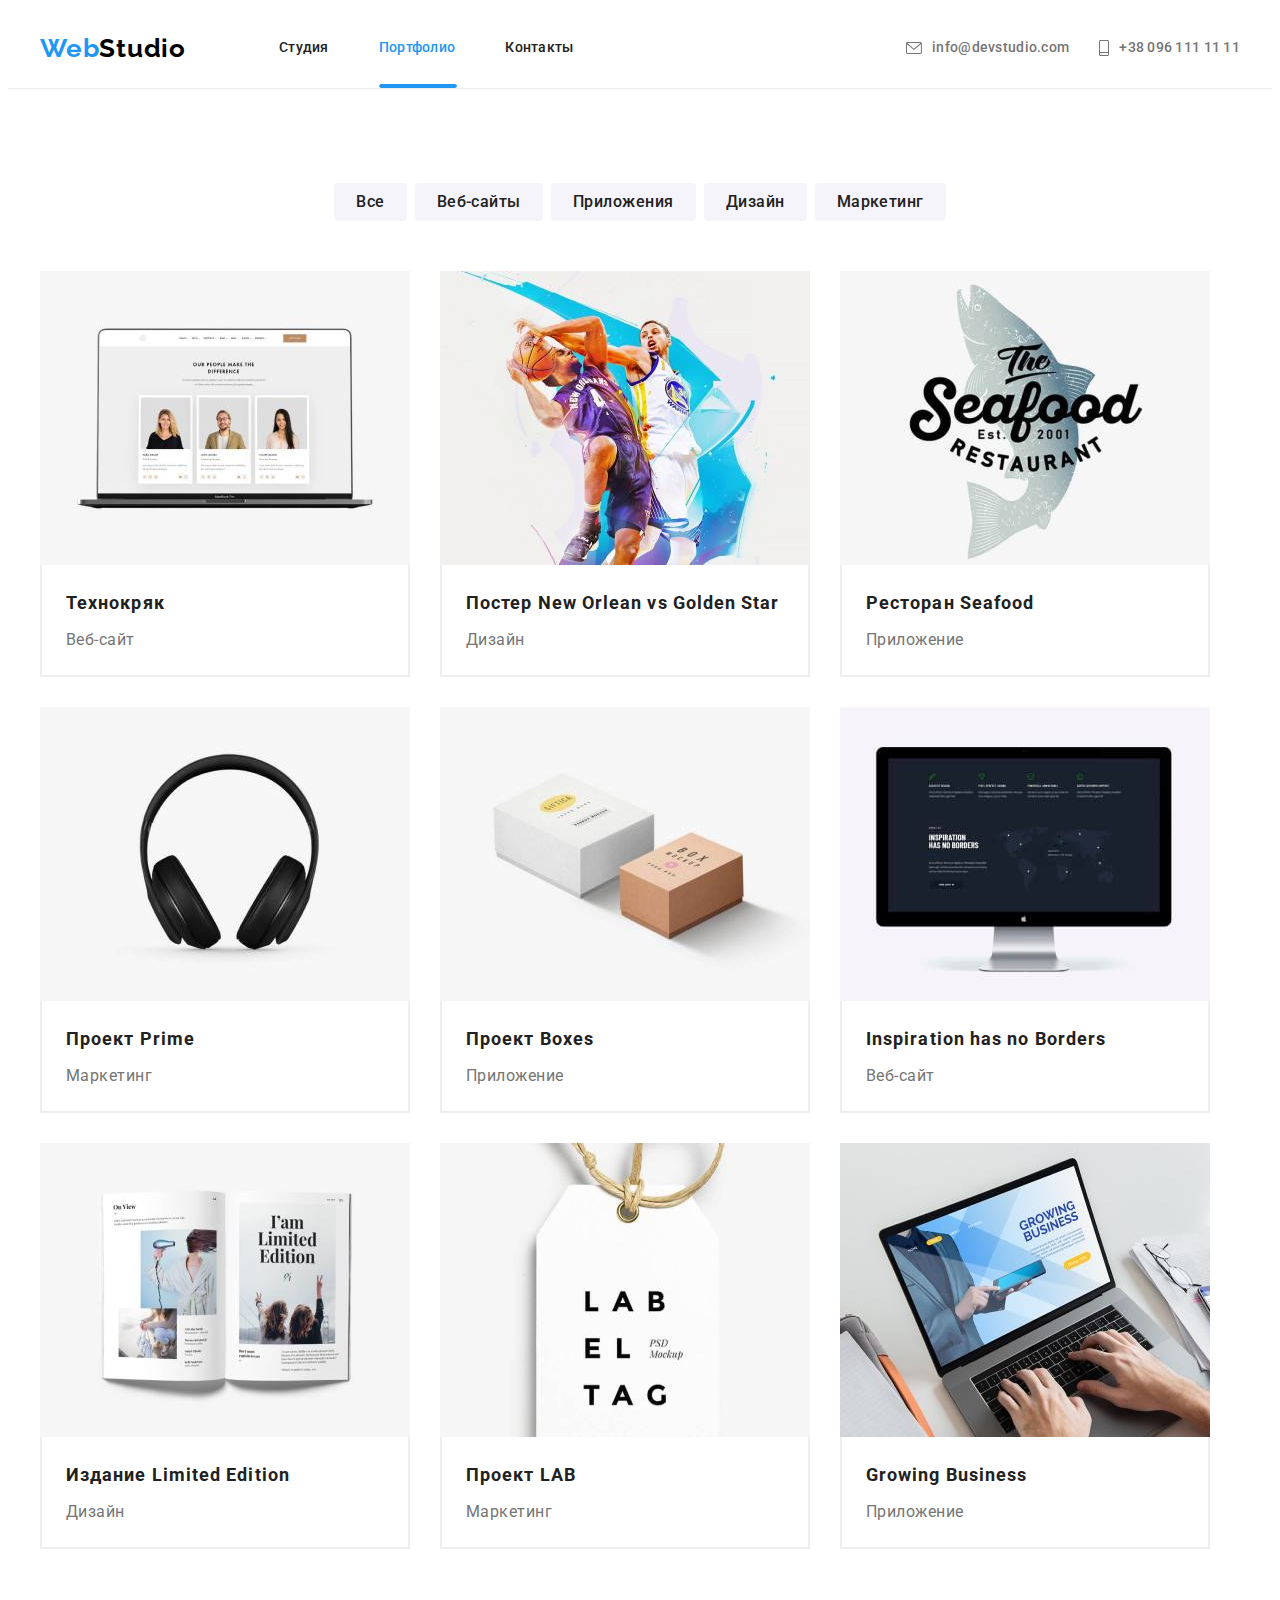
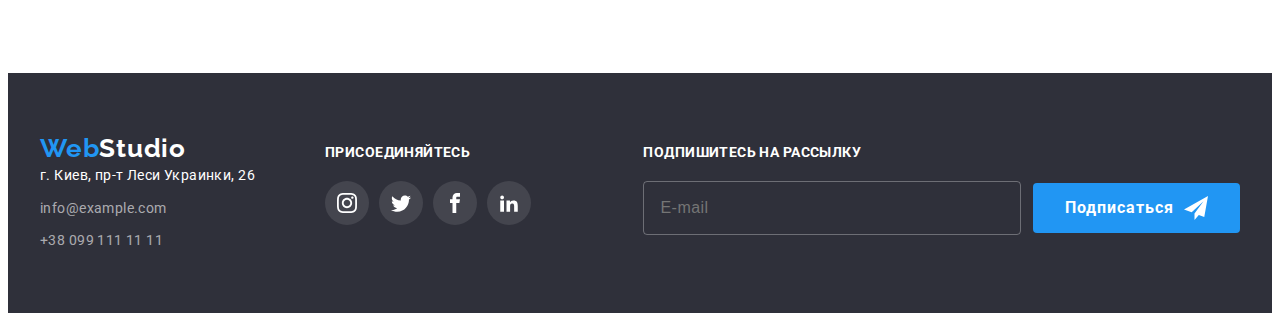
==== commit 3e2a46f4: "домашня робота 7 (1 спроба)" ====
--- a/portfolio.html
+++ b/portfolio.html
@@ -67,7 +67,7 @@
     </header>
     <main>
       <!-- Навигация по портфолио -->
-      <section class="section">
+      <section class="portfolio-navigation">
         <div class="container">
           <h1 class="visually-hidden">Навигация по портфолио</h1>
           <ul class="filter">
--- a/css/main.min.css
+++ b/css/main.min.css
@@ -1,2 +1,2 @@
-.visually-hidden{position:absolute;white-space:nowrap;width:1px;height:1px;overflow:hidden;border:0;padding:0;clip:rect(0 0 0 0);-webkit-clip-path:inset(50%);clip-path:inset(50%);margin:-1px}p,h1,h2,h3,h4,h5,h6{margin:0;padding:0}ul{list-style:none;padding:0;margin:0}a{text-decoration:none}img{display:block;max-width:100%;height:auto}.pointer{cursor:pointer}body{background-color:var(--background-body-color);font-family:Roboto, sans-serif;color:#757575}.main-btn{padding:10px 32px;min-width:200px;min-height:50px;margin:0 auto 0 auto;display:block;-webkit-transition:background-color 250ms cubic-bezier(0.4, 0, 0.2, 1);transition:background-color 250ms cubic-bezier(0.4, 0, 0.2, 1);background-color:#2196f3;font-family:inherit;font-weight:700;font-size:16px;line-height:1.87;letter-spacing:0.06em;color:#fff;border:none;border-radius:4px}.main-btn:hover,.main-btn:focus{background-color:rgba(33,150,255,0.85)}.filter__btn{padding:6px 22px;font-family:inherit;font-weight:500;font-size:16px;line-height:1.62;text-align:center;letter-spacing:0.03em;color:#212121;border:none;background-color:#f5f4fa;border-radius:4px;-webkit-transition:background-color 250ms cubic-bezier(0.4, 0, 0.2, 1),color 250ms cubic-bezier(0.4, 0, 0.2, 1),-webkit-box-shadow 250ms cubic-bezier(0.4, 0, 0.2, 1);transition:background-color 250ms cubic-bezier(0.4, 0, 0.2, 1),color 250ms cubic-bezier(0.4, 0, 0.2, 1),-webkit-box-shadow 250ms cubic-bezier(0.4, 0, 0.2, 1);transition:background-color 250ms cubic-bezier(0.4, 0, 0.2, 1),color 250ms cubic-bezier(0.4, 0, 0.2, 1),box-shadow 250ms cubic-bezier(0.4, 0, 0.2, 1);transition:background-color 250ms cubic-bezier(0.4, 0, 0.2, 1),color 250ms cubic-bezier(0.4, 0, 0.2, 1),box-shadow 250ms cubic-bezier(0.4, 0, 0.2, 1),-webkit-box-shadow 250ms cubic-bezier(0.4, 0, 0.2, 1)}.filter__btn:focus,.filter__btn:hover,.filter__btn:active{background-color:#2196f3;color:#fff;-webkit-box-shadow:0px 3px 1px rgba(0,0,0,0.1),0px 1px 2px rgba(0,0,0,0.08),0px 2px 2px rgba(0,0,0,0.12);box-shadow:0px 3px 1px rgba(0,0,0,0.1),0px 1px 2px rgba(0,0,0,0.08),0px 2px 2px rgba(0,0,0,0.12)}.container{width:1200px;padding:0 15px;margin:0 auto}.section__title{margin-bottom:50px;font-weight:bold;font-size:36px;line-height:1.19;letter-spacing:0.03em;color:#212121;text-align:center}.section{padding:94px 0}.page-top{background-color:#fff}.page-top--line{border-bottom:1px solid #ececec}.page-top__container{display:-webkit-box;display:-ms-flexbox;display:flex;-webkit-box-align:center;-ms-flex-align:center;align-items:center}.logo{font-family:Raleway;font-style:normal;font-weight:bold;font-size:26px;line-height:1.19;letter-spacing:0.03em}.logo--web{color:#2196f3}.logo--studio{color:#000}.nav{margin-left:93px}.nav__list{display:-webkit-box;display:-ms-flexbox;display:flex}.nav__item{margin-right:50px}.nav__item:last-child{margin-right:0}.nav__link{display:block;padding:32px 0;-webkit-transition:background-color 250ms cubic-bezier(0.4, 0, 0.2, 1),color 250ms cubic-bezier(0.4, 0, 0.2, 1);transition:background-color 250ms cubic-bezier(0.4, 0, 0.2, 1),color 250ms cubic-bezier(0.4, 0, 0.2, 1);font-family:inherit;font-weight:500;font-size:14px;line-height:1.14;letter-spacing:0.02em;color:#212121}.nav__link:hover,.nav__link:focus{color:#2196f3}.nav__link--current{position:relative;display:block;color:#2196f3}.nav__link--current::after{position:absolute;bottom:0;left:0;height:4px;display:block;content:"";background-size:contain;background-position:center;background-repeat:no-repeat;border-radius:2px}.nav__link--current.studio::after{width:48px;background-image:url(../images/hover-studio.png)}.nav__link--current.portfolio::after{width:78px;background-image:url(../images/hover-portfolio.png)}.contact{display:-webkit-box;display:-ms-flexbox;display:flex;margin-left:auto}.contact__item:not(:last-child){margin-right:30px}.contact__link{padding:32px 0;-webkit-transition:color 250ms cubic-bezier(0.4, 0, 0.2, 1);transition:color 250ms cubic-bezier(0.4, 0, 0.2, 1);font-weight:500;font-size:14px;line-height:1.14;letter-spacing:0.02em;color:#757575;display:-webkit-box;display:-ms-flexbox;display:flex;-webkit-box-align:center;-ms-flex-align:center;align-items:center}.contact__link:hover,.contact__link:focus{color:#2196f3}.envelope{margin-right:10px;fill:currentColor}.smartphone{margin-right:10px;fill:currentColor}.main-section{padding:200px 0;text-align:center;background-image:-webkit-gradient(linear, left top, left bottom, from(rgba(47,48,58,0.4)), to(rgba(47,48,58,0.4))),url(../images/mainbackrgound.jpg);background-image:linear-gradient(rgba(47,48,58,0.4), rgba(47,48,58,0.4)),url(../images/mainbackrgound.jpg);background-repeat:no-repeat;background-size:cover;background-color:#2f303a}.main-section__title{margin:0 auto 30px;max-width:696px;font-weight:900;font-size:44px;line-height:1.36;letter-spacing:0.06em;text-transform:uppercase;color:#fff}.backdrop{-webkit-transition:opacity 300ms cubic-bezier(0.4, 0, 0.2, 1),visibility 300ms;transition:opacity 300ms cubic-bezier(0.4, 0, 0.2, 1),visibility 300ms;position:fixed;z-index:1;width:100%;height:100%;top:0;left:0;background-color:rgba(0,0,0,0.2);opacity:1}.backdrop.is-hidden{opacity:0;pointer-events:none;visibility:hidden}.backdrop.is-hidden .modal{-webkit-transform:translate(-50%, -50%) scale(0.7);transform:translate(-50%, -50%) scale(0.7)}.modal{-webkit-transition:-webkit-transform 250ms cubic-bezier(0.4, 0, 0.2, 1);transition:-webkit-transform 250ms cubic-bezier(0.4, 0, 0.2, 1);transition:transform 250ms cubic-bezier(0.4, 0, 0.2, 1);transition:transform 250ms cubic-bezier(0.4, 0, 0.2, 1), -webkit-transform 250ms cubic-bezier(0.4, 0, 0.2, 1);-webkit-transform:translate(-50%, -50%) scale(1);transform:translate(-50%, -50%) scale(1);position:absolute;top:50%;left:50%;padding:40px;max-width:528px;min-height:580px;background-color:#fff;-webkit-box-shadow:0px 1px 3px rgba(0,0,0,0.12),0px 1px 1px rgba(0,0,0,0.14),0px 2px 1px rgba(0,0,0,0.2);box-shadow:0px 1px 3px rgba(0,0,0,0.12),0px 1px 1px rgba(0,0,0,0.14),0px 2px 1px rgba(0,0,0,0.2);border-radius:4px}.form__field{margin-bottom:10px}.input{width:100%;padding-left:35px;height:40px;border:1px solid rgba(33,33,33,0.2);border-radius:4px;outline:none;font-size:14px;line-height:1.71;letter-spacing:0.03em;-webkit-transition:border-color 250ms cubic-bezier(0.4, 0, 0.2, 1);transition:border-color 250ms cubic-bezier(0.4, 0, 0.2, 1)}.input:focus+.icon{fill:#2196f3}.input:focus{border-color:#2196f3}.form__text--wrapper{position:relative}.icon{position:absolute;top:50%;left:12px;-webkit-transform:translateY(-50%);transform:translateY(-50%);-webkit-transition:fill 250ms cubic-bezier(0.4, 0, 0.2, 1);transition:fill 250ms cubic-bezier(0.4, 0, 0.2, 1)}.modal__title{font-weight:700;font-size:20px;line-height:1.15;text-align:center;letter-spacing:0.03em;color:#212121;margin-bottom:12px}.form__text{font-size:12px;line-height:1.17;letter-spacing:0.01em;margin-bottom:4px;display:block}.form__comment--pos{margin-bottom:20px}.form__comment{width:100%;height:120px;border:1px solid;border-radius:4px;padding:12px 16px;background-color:transparent;outline:none;resize:none;-webkit-transition:border-color 250ms cubic-bezier(0.4, 0, 0.2, 1);transition:border-color 250ms cubic-bezier(0.4, 0, 0.2, 1);font-size:14px;line-height:1.14;letter-spacing:0.01em}.form__comment::-webkit-input-placeholder{font-size:14px;line-height:1.14;letter-spacing:0.01em;color:rgba(117,117,117,0.5)}.form__comment:-ms-input-placeholder{font-size:14px;line-height:1.14;letter-spacing:0.01em;color:rgba(117,117,117,0.5)}.form__comment::-ms-input-placeholder{font-size:14px;line-height:1.14;letter-spacing:0.01em;color:rgba(117,117,117,0.5)}.form__comment::placeholder{font-size:14px;line-height:1.14;letter-spacing:0.01em;color:rgba(117,117,117,0.5)}.form__comment:focus{border-color:#2196f3}.close-btn{-webkit-transition:background-color 250ms cubic-bezier(0.4, 0, 0.2, 1),color 250ms cubic-bezier(0.4, 0, 0.2, 1);transition:background-color 250ms cubic-bezier(0.4, 0, 0.2, 1),color 250ms cubic-bezier(0.4, 0, 0.2, 1);display:-webkit-inline-box;display:-ms-inline-flexbox;display:inline-flex;width:30px;height:30px;border:1px solid rgba(0,0,0,0.1);border-radius:50%;background-color:#fff;position:absolute;top:8px;right:8px;-webkit-box-pack:center;-ms-flex-pack:center;justify-content:center;-webkit-box-align:center;-ms-flex-align:center;align-items:center;cursor:pointer}.close-btn:hover,.close-btn:focus{color:#fff;background-color:#2196f3}.close-icon{fill:currentColor}.checkbox-field{margin-bottom:30px;display:-webkit-box;display:-ms-flexbox;display:flex;-webkit-box-pack:center;-ms-flex-pack:center;justify-content:center;-webkit-box-align:center;-ms-flex-align:center;align-items:center}.checkbox-input{appearance:none;-webkit-appearance:none;-moz-appearance:none;position:absolute}.checkbox-field__label{display:-webkit-box;display:-ms-flexbox;display:flex;-webkit-box-align:center;-ms-flex-align:center;align-items:center;font-size:14px;line-height:1.71;letter-spacing:0.03em}.checkbox-field__icon{display:inline-block;width:16px;height:15px;margin-right:8px;border:2px solid #212121;border-radius:2px;background-size:contain;cursor:pointer;-webkit-transition:border-color 250ms cubic-bezier(0.4, 0, 0.2, 1),background-size 250ms cubic-bezier(0.4, 0, 0.2, 1);transition:border-color 250ms cubic-bezier(0.4, 0, 0.2, 1),background-size 250ms cubic-bezier(0.4, 0, 0.2, 1)}.checkbox-input:checked+.checkbox-field__icon{background-image:url(../images/icon-check.svg);border-color:#2196f3;background-color:#2196f3;background-size:cover;background-repeat:no-repeat;background-position:center}.conditions{margin-left:5px;font-family:Roboto;font-style:normal;font-weight:normal;font-size:14px;line-height:1.71;letter-spacing:0.03em;color:#2196f3;text-decoration:underline}.adventages{padding-bottom:47px}.adventages__list{display:-webkit-box;display:-ms-flexbox;display:flex}.adventages__item{max-width:270px}.adventages__item:not(:first-child){margin-left:30px}.advantages__icon{display:-webkit-box;display:-ms-flexbox;display:flex;-webkit-box-pack:center;-ms-flex-pack:center;justify-content:center;-webkit-box-align:center;-ms-flex-align:center;align-items:center;padding:25px 100px;background-color:#f5f4fa;border-radius:4px;margin-bottom:30px}.adventages__tittle{margin-bottom:10px;font-weight:bold;font-size:14px;line-height:1.14;letter-spacing:0.03em;text-transform:uppercase;color:#212121}.adventages__text{font-size:14px;line-height:1.71;letter-spacing:0.03em}.doing{padding-top:47px}.doing__list{display:-webkit-box;display:-ms-flexbox;display:flex}.doing__item{width:calc(100% / 3)}.doing__item::not(:first-child){margin-left:30px}.doing__box{position:relative;width:100%;height:100%}.description{position:absolute;bottom:0;padding:27px 0;width:calc(100% - 20px);background-color:rgba(47,48,58,0.8)}.description__title{font-weight:700;font-size:14px;line-height:1.14;letter-spacing:0.03em;text-transform:uppercase;text-align:center;color:#fff}.team{background-color:#f5f4fa}.team__list{display:-webkit-box;display:-ms-flexbox;display:flex}.team__item{width:calc(100% / 4);-webkit-box-shadow:0px 1px 3px rgba(0,0,0,0.12),0px 1px 1px rgba(0,0,0,0.14),0px 2px 1px rgba(0,0,0,0.2);box-shadow:0px 1px 3px rgba(0,0,0,0.12),0px 1px 1px rgba(0,0,0,0.14),0px 2px 1px rgba(0,0,0,0.2);border-radius:0px 0px 4px 4px}.team__item:not(:first-child){margin-left:30px}.team__sign{background-color:#fff;padding:30px 32px;display:-webkit-box;display:-ms-flexbox;display:flex;-webkit-box-orient:vertical;-webkit-box-direction:normal;-ms-flex-direction:column;flex-direction:column;-webkit-box-align:center;-ms-flex-align:center;align-items:center;-webkit-box-pack:center;-ms-flex-pack:center;justify-content:center}.team__name{margin-bottom:10px;font-weight:500;font-size:16px;line-height:19px;text-align:center;letter-spacing:0.03em;color:#212121}.team__position{font-size:16px;line-height:1.19;text-align:center;letter-spacing:0.03em;margin-bottom:16px}.social__list{display:-webkit-box;display:-ms-flexbox;display:flex;-webkit-box-pack:justify;-ms-flex-pack:justify;justify-content:space-between;width:100%}.social__link{display:-webkit-box;display:-ms-flexbox;display:flex;-webkit-box-pack:center;-ms-flex-pack:center;justify-content:center;-webkit-box-align:center;-ms-flex-align:center;align-items:center;color:#afb1b8;width:44px;height:44px;border-radius:50%;display:flex;-webkit-transition:background-color 250ms cubic-bezier(0.4, 0, 0.2, 1),color 250ms cubic-bezier(0.4, 0, 0.2, 1);transition:background-color 250ms cubic-bezier(0.4, 0, 0.2, 1),color 250ms cubic-bezier(0.4, 0, 0.2, 1)}.social__link:hover,.social__link:focus{color:#fff;background-color:#2196f3}.insta{fill:currentColor}.clients{padding:94px 0}.clients__list{display:-webkit-box;display:-ms-flexbox;display:flex}.clients__item{-ms-flex-preferred-size:calc(100% / 6);flex-basis:calc(100% / 6)}.clients__item:not(:last-child){margin-right:30px}.clients__link{display:-webkit-box;display:-ms-flexbox;display:flex;-webkit-transition:background-color 250ms cubic-bezier(0.4, 0, 0.2, 1),color 250ms cubic-bezier(0.4, 0, 0.2, 1);transition:background-color 250ms cubic-bezier(0.4, 0, 0.2, 1),color 250ms cubic-bezier(0.4, 0, 0.2, 1);border:1px solid #afb1b8;padding:16px 32px;border-radius:4px;background-color:#fff;color:#afb1b8}.clients__link:hover,.clients__link:focus{border-color:#2196f3;color:#2196f3}.clients__link--normal{fill:currentColor}.bottom{background-color:#2f303a;padding:60px 0}.bottom--flex{display:-webkit-box;display:-ms-flexbox;display:flex}.logo__footer--studio{color:#fff}.footer-contact{margin-top:20px}.map-link{font-style:normal;font-size:14px;line-height:1.71;letter-spacing:0.03em;color:#fff;-webkit-transition:color 250ms cubic-bezier(0.4, 0, 0.2, 1);transition:color 250ms cubic-bezier(0.4, 0, 0.2, 1)}.map-link:hover,.map-link:focus{color:#2196f3}.footer-contact__link{display:inline-block;margin-top:9px;font-style:normal;font-size:14px;line-height:1.71;letter-spacing:0.03em;color:rgba(255,255,255,0.6);-webkit-transition:color 250ms cubic-bezier(0.4, 0, 0.2, 1);transition:color 250ms cubic-bezier(0.4, 0, 0.2, 1)}.footer-contact__link:hover,.footer-contact__link:focus{color:#2196f3}.join-us{margin-left:70px;padding-top:12px}.join-us__text{color:#fff;margin-bottom:20px;font-size:14px;font-weight:700;line-height:1.14;letter-spacing:0.03em;text-transform:uppercase}.footer-form__title{color:#fff;margin-bottom:20px;font-size:14px;font-weight:700;line-height:1.14;letter-spacing:0.03em;text-transform:uppercase}.join-us__list{display:-webkit-box;display:-ms-flexbox;display:flex}.join-us__link{display:-webkit-box;display:-ms-flexbox;display:flex;padding:12px;-webkit-transition:background-color 250ms cubic-bezier(0.4, 0, 0.2, 1),color 250ms cubic-bezier(0.4, 0, 0.2, 1);transition:background-color 250ms cubic-bezier(0.4, 0, 0.2, 1),color 250ms cubic-bezier(0.4, 0, 0.2, 1);border-radius:50%;fill:#fff;background-color:rgba(255,255,255,0.1)}.join-us__link:hover,.join-us__link:hover{background-color:#2196f3}.join-us__item:not(:last-child){margin-right:10px}.footer-form{margin-left:auto;padding-top:12px}.footer-form--flex{display:-webkit-box;display:-ms-flexbox;display:flex;-webkit-box-align:center;-ms-flex-align:center;align-items:center}.subscribe{margin-right:12px;padding-left:16px;height:50px;width:358px;border:1px solid rgba(255,255,255,0.3);border-radius:4px;background-color:transparent;font-size:16px;line-height:1.25;letter-spacing:0.03em;color:rgba(255,255,255,0.6)}.subscribe:focus{border-color:#2196f3}.send-icon{fill:currentColor;margin-left:10px}.main-btn--flex{display:-webkit-box;display:-ms-flexbox;display:flex;-webkit-box-align:center;-ms-flex-align:center;align-items:center}.filter{display:-webkit-box;display:-ms-flexbox;display:flex;-webkit-box-pack:center;-ms-flex-pack:center;justify-content:center;margin-bottom:50px}.filter__item:not(:first-child){margin-left:8px}.gallery__item{background:#fff}.gallery__item:hover .gallery__overlay,.gallery__item:focus .gallery__overlay{-webkit-transform:translateY(0);transform:translateY(0);opacity:1}.gallery__item:nth-last-child(n-3){margin-bottom:30px}.gallery__item:not(:nth-child(3n)){margin-right:30px}.text-container__title{margin-bottom:4px;font-weight:700;font-size:18px;line-height:2;letter-spacing:0.06em;color:#212121}.text-container__type{margin:0;font-size:16px;line-height:1.87;letter-spacing:0.03em;color:#757575}.gallery{display:-webkit-box;display:-ms-flexbox;display:flex;-ms-flex-wrap:wrap;flex-wrap:wrap}.gallery__box{position:relative;overflow:hidden}.gallery__overlay{-webkit-transition:opacity 250ms cubic-bezier(0.4, 0, 0.2, 1),-webkit-transform 250ms cubic-bezier(0.4, 0, 0.2, 1);transition:opacity 250ms cubic-bezier(0.4, 0, 0.2, 1),-webkit-transform 250ms cubic-bezier(0.4, 0, 0.2, 1);transition:transform 250ms cubic-bezier(0.4, 0, 0.2, 1),opacity 250ms cubic-bezier(0.4, 0, 0.2, 1);transition:transform 250ms cubic-bezier(0.4, 0, 0.2, 1),opacity 250ms cubic-bezier(0.4, 0, 0.2, 1),-webkit-transform 250ms cubic-bezier(0.4, 0, 0.2, 1);position:absolute;padding:63px 24px;width:100%;height:100%;top:0;left:0;background-color:rgba(33,150,243,0.9);-webkit-transform:translateY(100%);transform:translateY(100%);opacity:0}.gallery__description{font-size:18px;line-height:1.56;letter-spacing:0.03em;color:#fff}.gallery__link{display:block;-webkit-transition:-webkit-box-shadow 250ms cubic-bezier(0.4, 0, 0.2, 1);transition:-webkit-box-shadow 250ms cubic-bezier(0.4, 0, 0.2, 1);transition:box-shadow 250ms cubic-bezier(0.4, 0, 0.2, 1);transition:box-shadow 250ms cubic-bezier(0.4, 0, 0.2, 1), -webkit-box-shadow 250ms cubic-bezier(0.4, 0, 0.2, 1)}.gallery__link:hover{-webkit-box-shadow:0px 1px 1px rgba(0,0,0,0.12),0px 4px 4px rgba(0,0,0,0.06),1px 4px 6px rgba(0,0,0,0.16);box-shadow:0px 1px 1px rgba(0,0,0,0.12),0px 4px 4px rgba(0,0,0,0.06),1px 4px 6px rgba(0,0,0,0.16)}.text-container{padding:20px 24px;border:1px solid #eee;border-top:none}
+.visually-hidden{position:absolute;white-space:nowrap;width:1px;height:1px;overflow:hidden;border:0;padding:0;clip:rect(0 0 0 0);-webkit-clip-path:inset(50%);clip-path:inset(50%);margin:-1px}p,h1,h2,h3,h4,h5,h6{margin:0;padding:0}ul{list-style:none;padding:0;margin:0}a{text-decoration:none}img{display:block;max-width:100%;height:auto}.pointer{cursor:pointer}body{background-color:var(--background-body-color);font-family:Roboto, sans-serif;color:#757575}.main-btn{padding:10px 32px;min-width:200px;min-height:50px;margin:0 auto 0 auto;display:block;-webkit-transition:background-color 250ms cubic-bezier(0.4, 0, 0.2, 1);transition:background-color 250ms cubic-bezier(0.4, 0, 0.2, 1);background-color:#2196f3;font-family:inherit;font-weight:700;font-size:16px;line-height:1.87;letter-spacing:0.06em;color:#fff;border:none;border-radius:4px}.main-btn:hover,.main-btn:focus{background-color:rgba(33,150,255,0.85)}.filter__btn{padding:6px 22px;font-family:inherit;font-weight:500;font-size:16px;line-height:1.62;text-align:center;letter-spacing:0.03em;color:#212121;border:none;background-color:#f5f4fa;border-radius:4px;-webkit-transition:background-color 250ms cubic-bezier(0.4, 0, 0.2, 1),color 250ms cubic-bezier(0.4, 0, 0.2, 1),-webkit-box-shadow 250ms cubic-bezier(0.4, 0, 0.2, 1);transition:background-color 250ms cubic-bezier(0.4, 0, 0.2, 1),color 250ms cubic-bezier(0.4, 0, 0.2, 1),-webkit-box-shadow 250ms cubic-bezier(0.4, 0, 0.2, 1);transition:background-color 250ms cubic-bezier(0.4, 0, 0.2, 1),color 250ms cubic-bezier(0.4, 0, 0.2, 1),box-shadow 250ms cubic-bezier(0.4, 0, 0.2, 1);transition:background-color 250ms cubic-bezier(0.4, 0, 0.2, 1),color 250ms cubic-bezier(0.4, 0, 0.2, 1),box-shadow 250ms cubic-bezier(0.4, 0, 0.2, 1),-webkit-box-shadow 250ms cubic-bezier(0.4, 0, 0.2, 1)}.filter__btn:focus,.filter__btn:hover,.filter__btn:active{background-color:#2196f3;color:#fff;-webkit-box-shadow:0px 3px 1px rgba(0,0,0,0.1),0px 1px 2px rgba(0,0,0,0.08),0px 2px 2px rgba(0,0,0,0.12);box-shadow:0px 3px 1px rgba(0,0,0,0.1),0px 1px 2px rgba(0,0,0,0.08),0px 2px 2px rgba(0,0,0,0.12)}.container{width:1200px;padding:0 15px;margin:0 auto}.section__title{margin-bottom:50px;font-weight:700px;font-size:36px;line-height:1.19;letter-spacing:0.03em;color:#212121;text-align:center}.page-top{background-color:#fff}.page-top--line{border-bottom:1px solid #ececec}.page-top__container{display:-webkit-box;display:-ms-flexbox;display:flex;-webkit-box-align:center;-ms-flex-align:center;align-items:center;-webkit-box-pack:start;-ms-flex-pack:start;justify-content:start}.logo{font-family:Raleway;font-style:normal;font-weight:bold;font-size:26px;line-height:1.19;letter-spacing:0.03em}.logo--web{color:#2196f3}.logo--studio{color:#000}.nav{margin-left:93px}.nav__list{display:-webkit-box;display:-ms-flexbox;display:flex}.nav__item{margin-right:50px}.nav__item:last-child{margin-right:0}.nav__link{display:block;padding:32px 0;-webkit-transition:background-color 250ms cubic-bezier(0.4, 0, 0.2, 1),color 250ms cubic-bezier(0.4, 0, 0.2, 1);transition:background-color 250ms cubic-bezier(0.4, 0, 0.2, 1),color 250ms cubic-bezier(0.4, 0, 0.2, 1);font-family:inherit;font-weight:500;font-size:14px;line-height:1.14;letter-spacing:0.02em;color:#212121}.nav__link:hover,.nav__link:focus{color:#2196f3}.nav__link--current{position:relative;display:block;color:#2196f3}.nav__link--current::after{position:absolute;bottom:0;left:0;height:4px;display:block;content:"";background-size:contain;background-position:center;background-repeat:no-repeat;border-radius:2px}.nav__link--current.studio::after{width:48px;background-image:url(../images/hover-studio.png)}.nav__link--current.portfolio::after{width:78px;background-image:url(../images/hover-portfolio.png)}.contact{display:-webkit-box;display:-ms-flexbox;display:flex;margin-left:auto}.contact__item:not(:last-child){margin-right:30px}.contact__link{padding:32px 0;-webkit-transition:color 250ms cubic-bezier(0.4, 0, 0.2, 1);transition:color 250ms cubic-bezier(0.4, 0, 0.2, 1);font-weight:500;font-size:14px;line-height:1.14;letter-spacing:0.02em;color:#757575;display:-webkit-box;display:-ms-flexbox;display:flex;-webkit-box-align:center;-ms-flex-align:center;align-items:center;-webkit-box-pack:start;-ms-flex-pack:start;justify-content:start}.contact__link:hover,.contact__link:focus{color:#2196f3}.envelope{margin-right:10px;fill:currentColor}.smartphone{margin-right:10px;fill:currentColor}.main-section{padding:200px 0;text-align:center;background-image:-webkit-gradient(linear, left top, left bottom, from(rgba(47,48,58,0.4)), to(rgba(47,48,58,0.4))),url(../images/mainbackrgound.jpg);background-image:linear-gradient(rgba(47,48,58,0.4), rgba(47,48,58,0.4)),url(../images/mainbackrgound.jpg);background-repeat:no-repeat;background-size:cover;background-color:#2f303a}.main-section__title{margin:0 auto 30px;max-width:696px;font-weight:900;font-size:44px;line-height:1.36;letter-spacing:0.06em;text-transform:uppercase;color:#fff}.backdrop{-webkit-transition:opacity 300ms cubic-bezier(0.4, 0, 0.2, 1),visibility 300ms;transition:opacity 300ms cubic-bezier(0.4, 0, 0.2, 1),visibility 300ms;position:fixed;z-index:1;width:100%;height:100%;top:0;left:0;background-color:rgba(0,0,0,0.2);opacity:1}.backdrop.is-hidden{opacity:0;pointer-events:none;visibility:hidden}.backdrop.is-hidden .modal{-webkit-transform:translate(-50%, -50%) scale(0.7);transform:translate(-50%, -50%) scale(0.7)}.modal{-webkit-transition:-webkit-transform 250ms cubic-bezier(0.4, 0, 0.2, 1);transition:-webkit-transform 250ms cubic-bezier(0.4, 0, 0.2, 1);transition:transform 250ms cubic-bezier(0.4, 0, 0.2, 1);transition:transform 250ms cubic-bezier(0.4, 0, 0.2, 1), -webkit-transform 250ms cubic-bezier(0.4, 0, 0.2, 1);-webkit-transform:translate(-50%, -50%) scale(1);transform:translate(-50%, -50%) scale(1);position:absolute;top:50%;left:50%;padding:40px;max-width:528px;min-height:580px;background-color:#fff;-webkit-box-shadow:0px 1px 3px rgba(0,0,0,0.12),0px 1px 1px rgba(0,0,0,0.14),0px 2px 1px rgba(0,0,0,0.2);box-shadow:0px 1px 3px rgba(0,0,0,0.12),0px 1px 1px rgba(0,0,0,0.14),0px 2px 1px rgba(0,0,0,0.2);border-radius:4px}.form__field{margin-bottom:10px}.input{width:100%;padding-left:35px;height:40px;border:1px solid rgba(33,33,33,0.2);border-radius:4px;outline:none;font-size:14px;line-height:1.71;letter-spacing:0.03em;-webkit-transition:border-color 250ms cubic-bezier(0.4, 0, 0.2, 1);transition:border-color 250ms cubic-bezier(0.4, 0, 0.2, 1)}.input:focus+.icon{fill:#2196f3}.input:focus{border-color:#2196f3}.form__text--wrapper{position:relative}.icon{position:absolute;top:50%;left:12px;-webkit-transform:translateY(-50%);transform:translateY(-50%);-webkit-transition:fill 250ms cubic-bezier(0.4, 0, 0.2, 1);transition:fill 250ms cubic-bezier(0.4, 0, 0.2, 1)}.modal__title{font-weight:700;font-size:20px;line-height:1.15;text-align:center;letter-spacing:0.03em;color:#212121;margin-bottom:12px}.form__text{font-size:12px;line-height:1.17;letter-spacing:0.01em;margin-bottom:4px;display:block}.form__comment--pos{margin-bottom:20px}.form__comment{width:100%;height:120px;border:1px solid rgba(33,33,33,0.2);border-radius:4px;padding:12px 16px;background-color:transparent;outline:none;resize:none;-webkit-transition:border-color 250ms cubic-bezier(0.4, 0, 0.2, 1);transition:border-color 250ms cubic-bezier(0.4, 0, 0.2, 1);font-size:14px;line-height:1.14;letter-spacing:0.01em}.form__comment::-webkit-input-placeholder{font-size:14px;line-height:1.14;letter-spacing:0.01em;color:rgba(117,117,117,0.5)}.form__comment:-ms-input-placeholder{font-size:14px;line-height:1.14;letter-spacing:0.01em;color:rgba(117,117,117,0.5)}.form__comment::-ms-input-placeholder{font-size:14px;line-height:1.14;letter-spacing:0.01em;color:rgba(117,117,117,0.5)}.form__comment::placeholder{font-size:14px;line-height:1.14;letter-spacing:0.01em;color:rgba(117,117,117,0.5)}.form__comment:focus{border-color:#2196f3}.close-btn{-webkit-transition:background-color 250ms cubic-bezier(0.4, 0, 0.2, 1),color 250ms cubic-bezier(0.4, 0, 0.2, 1);transition:background-color 250ms cubic-bezier(0.4, 0, 0.2, 1),color 250ms cubic-bezier(0.4, 0, 0.2, 1);display:-webkit-inline-box;display:-ms-inline-flexbox;display:inline-flex;width:30px;height:30px;border:1px solid rgba(0,0,0,0.1);border-radius:50%;background-color:#fff;position:absolute;top:8px;right:8px;-webkit-box-pack:center;-ms-flex-pack:center;justify-content:center;-webkit-box-align:center;-ms-flex-align:center;align-items:center;cursor:pointer}.close-btn:hover,.close-btn:focus{color:#fff;background-color:#2196f3}.close-icon{fill:currentColor}.checkbox-field{margin-bottom:30px;display:-webkit-box;display:-ms-flexbox;display:flex;-webkit-box-align:center;-ms-flex-align:center;align-items:center;-webkit-box-pack:center;-ms-flex-pack:center;justify-content:center}.checkbox-input{appearance:none;-webkit-appearance:none;-moz-appearance:none;position:absolute}.checkbox-field__label{display:-webkit-box;display:-ms-flexbox;display:flex;-webkit-box-align:center;-ms-flex-align:center;align-items:center;-webkit-box-pack:start;-ms-flex-pack:start;justify-content:start;font-size:14px;line-height:1.71;letter-spacing:0.03em}.checkbox-field__icon{display:inline-block;width:16px;height:15px;margin-right:8px;border:2px solid #212121;border-radius:2px;background-size:contain;cursor:pointer;-webkit-transition:border-color 250ms cubic-bezier(0.4, 0, 0.2, 1),background-size 250ms cubic-bezier(0.4, 0, 0.2, 1);transition:border-color 250ms cubic-bezier(0.4, 0, 0.2, 1),background-size 250ms cubic-bezier(0.4, 0, 0.2, 1)}.checkbox-input:checked+.checkbox-field__icon{background-image:url(../images/icon-check.svg);border-color:#2196f3;background-color:#2196f3;background-size:cover;background-repeat:no-repeat;background-position:center}.conditions{margin-left:5px;font-family:Roboto;font-style:normal;font-weight:normal;font-size:14px;line-height:1.71;letter-spacing:0.03em;color:#2196f3;text-decoration:underline}.adventages{padding:94px 0 47px}.adventages__list{display:-webkit-box;display:-ms-flexbox;display:flex}.adventages__item{max-width:270px}.adventages__item:not(:first-child){margin-left:30px}.advantages__icon{display:-webkit-box;display:-ms-flexbox;display:flex;-webkit-box-align:center;-ms-flex-align:center;align-items:center;-webkit-box-pack:start;-ms-flex-pack:start;justify-content:start;padding:25px 100px;background-color:#f5f4fa;border-radius:4px;margin-bottom:30px}.adventages__tittle{margin-bottom:10px;font-weight:700px;font-size:14px;line-height:1.14;letter-spacing:0.03em;text-transform:uppercase;color:#212121}.adventages__text{font-size:14px;line-height:1.71;letter-spacing:0.03em}.doing{padding:47px 0 94px}.doing__list{display:-webkit-box;display:-ms-flexbox;display:flex}.doing__item{width:calc(100% / 3)}.doing__item::not(:first-child){margin-left:30px}.doing__box{position:relative;width:100%;height:100%}.description{position:absolute;bottom:0;padding:27px 0;width:calc(100% - 20px);background-color:rgba(47,48,58,0.8)}.description__title{font-weight:700;font-size:14px;line-height:1.14;letter-spacing:0.03em;text-transform:uppercase;text-align:center;color:#fff}.team{background-color:#f5f4fa;padding:94px 0 94px}.team__list{display:-webkit-box;display:-ms-flexbox;display:flex}.team__item{width:calc(100% / 4);-webkit-box-shadow:0px 1px 3px rgba(0,0,0,0.12),0px 1px 1px rgba(0,0,0,0.14),0px 2px 1px rgba(0,0,0,0.2);box-shadow:0px 1px 3px rgba(0,0,0,0.12),0px 1px 1px rgba(0,0,0,0.14),0px 2px 1px rgba(0,0,0,0.2);border-radius:0px 0px 4px 4px}.team__item:not(:first-child){margin-left:30px}.team__sign{background-color:#fff;padding:30px 32px;-webkit-box-orient:vertical;-webkit-box-direction:normal;-ms-flex-direction:column;flex-direction:column;display:-webkit-box;display:-ms-flexbox;display:flex;-webkit-box-align:center;-ms-flex-align:center;align-items:center;-webkit-box-pack:center;-ms-flex-pack:center;justify-content:center}.team__name{margin-bottom:10px;font-weight:500;font-size:16px;line-height:1.19;text-align:center;letter-spacing:0.03em;color:#212121}.team__position{font-size:16px;line-height:1.19;text-align:center;letter-spacing:0.03em;margin-bottom:16px}.social__list{display:-webkit-box;display:-ms-flexbox;display:flex;-webkit-box-pack:justify;-ms-flex-pack:justify;justify-content:space-between;width:100%}.social__link{display:-webkit-box;display:-ms-flexbox;display:flex;-webkit-box-pack:center;-ms-flex-pack:center;justify-content:center;-webkit-box-align:center;-ms-flex-align:center;align-items:center;color:#afb1b8;width:44px;height:44px;border-radius:50%;display:flex;-webkit-transition:background-color 250ms cubic-bezier(0.4, 0, 0.2, 1),color 250ms cubic-bezier(0.4, 0, 0.2, 1);transition:background-color 250ms cubic-bezier(0.4, 0, 0.2, 1),color 250ms cubic-bezier(0.4, 0, 0.2, 1)}.social__link:hover,.social__link:focus{color:#fff;background-color:#2196f3}.insta{fill:currentColor}.clients{padding:94px 0}.clients__list{display:-webkit-box;display:-ms-flexbox;display:flex}.clients__item{-ms-flex-preferred-size:calc(100% / 6);flex-basis:calc(100% / 6)}.clients__item:not(:last-child){margin-right:30px}.clients__link{display:-webkit-box;display:-ms-flexbox;display:flex;-webkit-transition:background-color 250ms cubic-bezier(0.4, 0, 0.2, 1),color 250ms cubic-bezier(0.4, 0, 0.2, 1);transition:background-color 250ms cubic-bezier(0.4, 0, 0.2, 1),color 250ms cubic-bezier(0.4, 0, 0.2, 1);border:1px solid #afb1b8;padding:16px 32px;border-radius:4px;background-color:#fff;color:#afb1b8}.clients__link:hover,.clients__link:focus{border-color:#2196f3;color:#2196f3}.clients__link--normal{fill:currentColor}.bottom{background-color:#2f303a;padding:60px 0}.bottom--flex{display:-webkit-box;display:-ms-flexbox;display:flex}.logo__footer--studio{color:#fff}.footer-contact{margin-top:20px}.map-link{font-style:normal;font-size:14px;line-height:1.71;letter-spacing:0.03em;color:#fff;-webkit-transition:color 250ms cubic-bezier(0.4, 0, 0.2, 1);transition:color 250ms cubic-bezier(0.4, 0, 0.2, 1)}.map-link:hover,.map-link:focus{color:#2196f3}.footer-contact__link{display:inline-block;margin-top:9px;font-style:normal;font-size:14px;line-height:1.71;letter-spacing:0.03em;color:rgba(255,255,255,0.6);-webkit-transition:color 250ms cubic-bezier(0.4, 0, 0.2, 1);transition:color 250ms cubic-bezier(0.4, 0, 0.2, 1)}.footer-contact__link:hover,.footer-contact__link:focus{color:#2196f3}.join-us{margin-left:70px;padding-top:12px}.join-us__text{color:#fff;margin-bottom:20px;font-size:14px;font-weight:700;line-height:1.14;letter-spacing:0.03em;text-transform:uppercase}.footer-form__title{color:#fff;margin-bottom:20px;font-size:14px;font-weight:700;line-height:1.14;letter-spacing:0.03em;text-transform:uppercase}.join-us__list{display:-webkit-box;display:-ms-flexbox;display:flex}.join-us__link{display:-webkit-box;display:-ms-flexbox;display:flex;padding:12px;-webkit-transition:background-color 250ms cubic-bezier(0.4, 0, 0.2, 1),color 250ms cubic-bezier(0.4, 0, 0.2, 1);transition:background-color 250ms cubic-bezier(0.4, 0, 0.2, 1),color 250ms cubic-bezier(0.4, 0, 0.2, 1);border-radius:50%;fill:#fff;background-color:rgba(255,255,255,0.1)}.join-us__link:hover,.join-us__link:hover{background-color:#2196f3}.join-us__item:not(:last-child){margin-right:10px}.footer-form{margin-left:auto;padding-top:12px}.footer-form--flex{display:-webkit-box;display:-ms-flexbox;display:flex;-webkit-box-align:center;-ms-flex-align:center;align-items:center;-webkit-box-pack:start;-ms-flex-pack:start;justify-content:start}.subscribe{margin-right:12px;padding-left:16px;height:50px;width:358px;border:1px solid rgba(255,255,255,0.3);border-radius:4px;background-color:transparent;font-size:16px;line-height:1.25;letter-spacing:0.03em;color:rgba(255,255,255,0.6)}.subscribe:focus{border-color:#2196f3}.send-icon{fill:currentColor;margin-left:10px}.main-btn--flex{display:-webkit-box;display:-ms-flexbox;display:flex;-webkit-box-align:center;-ms-flex-align:center;align-items:center;-webkit-box-pack:start;-ms-flex-pack:start;justify-content:start}.portfolio-navigation{padding:94px 0 94px}.filter{display:-webkit-box;display:-ms-flexbox;display:flex;-webkit-box-align:center;-ms-flex-align:center;align-items:center;-webkit-box-pack:center;-ms-flex-pack:center;justify-content:center;margin-bottom:50px}.filter__item:not(:first-child){margin-left:8px}.gallery__item{background:#fff}.gallery__item:hover .gallery__overlay,.gallery__item:focus .gallery__overlay{-webkit-transform:translateY(0);transform:translateY(0);opacity:1}.gallery__item:nth-last-child(n-3){margin-bottom:30px}.gallery__item:not(:nth-child(3n)){margin-right:30px}.text-container__title{margin-bottom:4px;font-weight:700;font-size:18px;line-height:2;letter-spacing:0.06em;color:#212121}.text-container__type{margin:0;font-size:16px;line-height:1.87;letter-spacing:0.03em;color:#757575}.gallery{display:-webkit-box;display:-ms-flexbox;display:flex;-ms-flex-wrap:wrap;flex-wrap:wrap}.gallery__box{position:relative;overflow:hidden}.gallery__overlay{-webkit-transition:opacity 250ms cubic-bezier(0.4, 0, 0.2, 1),-webkit-transform 250ms cubic-bezier(0.4, 0, 0.2, 1);transition:opacity 250ms cubic-bezier(0.4, 0, 0.2, 1),-webkit-transform 250ms cubic-bezier(0.4, 0, 0.2, 1);transition:transform 250ms cubic-bezier(0.4, 0, 0.2, 1),opacity 250ms cubic-bezier(0.4, 0, 0.2, 1);transition:transform 250ms cubic-bezier(0.4, 0, 0.2, 1),opacity 250ms cubic-bezier(0.4, 0, 0.2, 1),-webkit-transform 250ms cubic-bezier(0.4, 0, 0.2, 1);position:absolute;padding:63px 24px;width:100%;height:100%;top:0;left:0;background-color:rgba(33,150,243,0.9);-webkit-transform:translateY(100%);transform:translateY(100%);opacity:0}.gallery__description{font-size:18px;line-height:1.56;letter-spacing:0.03em;color:#fff}.gallery__link{display:block;-webkit-transition:-webkit-box-shadow 250ms cubic-bezier(0.4, 0, 0.2, 1);transition:-webkit-box-shadow 250ms cubic-bezier(0.4, 0, 0.2, 1);transition:box-shadow 250ms cubic-bezier(0.4, 0, 0.2, 1);transition:box-shadow 250ms cubic-bezier(0.4, 0, 0.2, 1), -webkit-box-shadow 250ms cubic-bezier(0.4, 0, 0.2, 1)}.gallery__link:hover{-webkit-box-shadow:0px 1px 1px rgba(0,0,0,0.12),0px 4px 4px rgba(0,0,0,0.06),1px 4px 6px rgba(0,0,0,0.16);box-shadow:0px 1px 1px rgba(0,0,0,0.12),0px 4px 4px rgba(0,0,0,0.06),1px 4px 6px rgba(0,0,0,0.16)}.text-container{padding:20px 24px;border:2px solid #eee;border-top:none}
 /*# sourceMappingURL=main.min.css.map */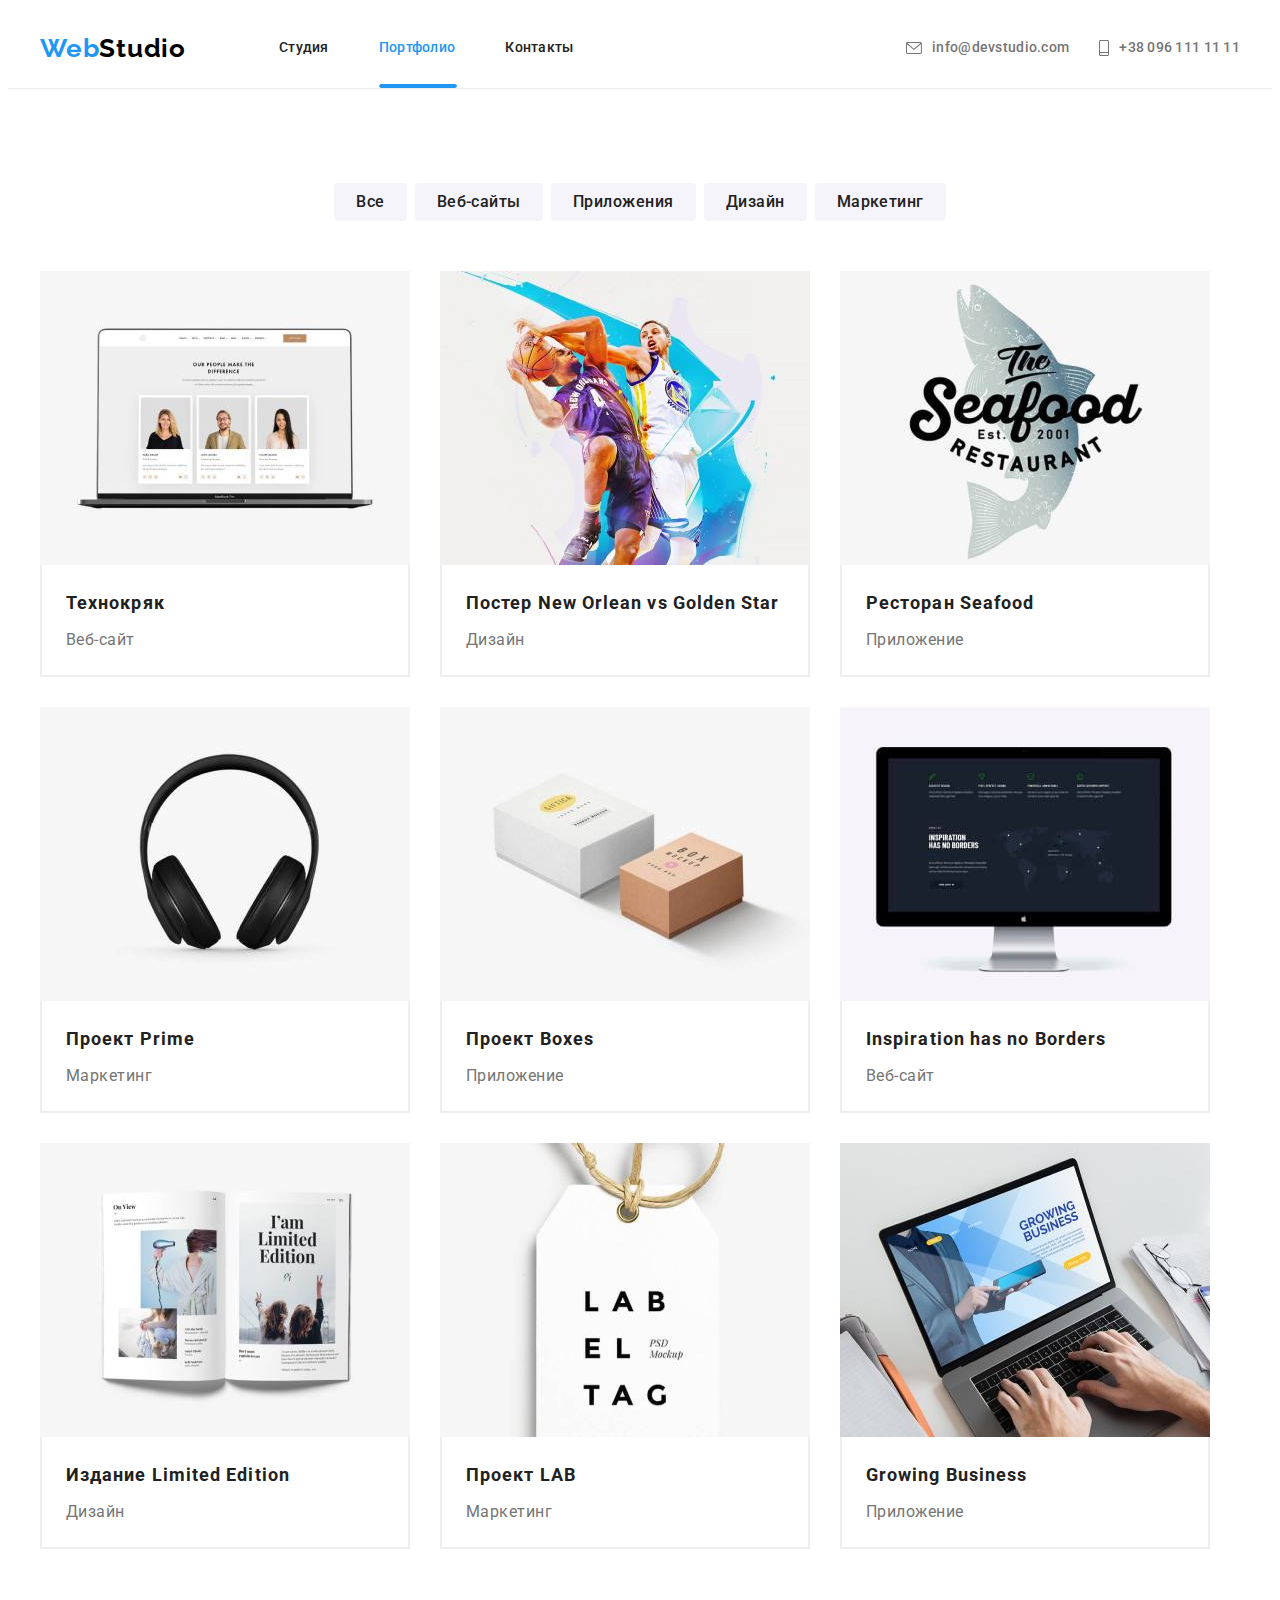
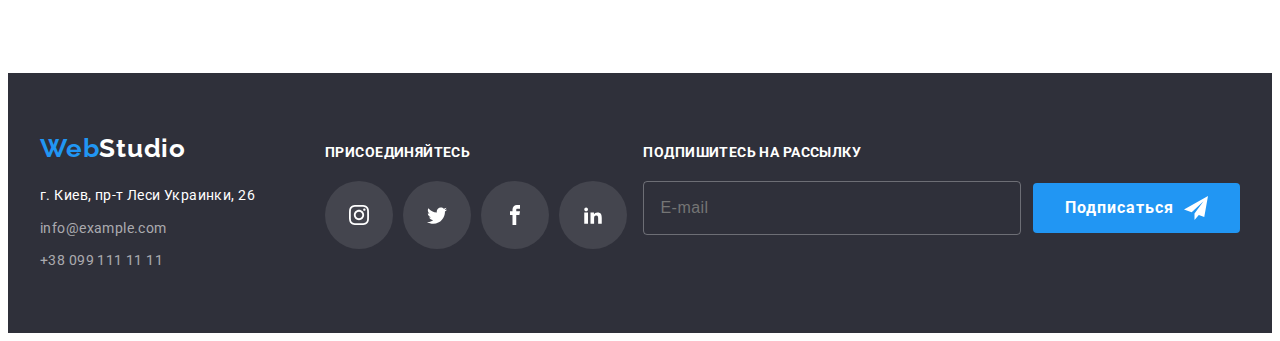
==== commit 482f8875: "домашня робота 6(спроба2)" ====
--- a/portfolio.html
+++ b/portfolio.html
@@ -22,11 +22,10 @@
   </head>
   <body>
     <!-- Шапка -->
-    <header class="page-top page-top--line">
-      <div class="container page-top__container">
-        <a class="logo logo-header" href="./index.html"
-          ><span class="logo--web">Web</span
-          ><span class="logo--studio">Studio</span></a
+    <header class="header header--line">
+      <div class="container header__container">
+        <a class="logo" href="./index.html"
+          >Web<span class="logo__header">Studio</span></a
         >
         <nav class="nav">
           <ul class="nav__list">
@@ -36,7 +35,7 @@
             <li class="nav__item">
               <a
                 href="./portfolio.html"
-                class="nav__link--current nav__link portfolio"
+                class="nav__link nav__link--current portfolio"
                 >Портфолио</a
               >
             </li>
@@ -45,18 +44,18 @@
             </li>
           </ul>
         </nav>
-        <ul class="contact">
-          <li class="contact__item">
-            <a href="mailto:info@devstudio.com" class="contact__link">
-              <svg class="envelope" width="16" height="12">
+        <ul class="contacts">
+          <li class="contacts__item">
+            <a href="mailto:info@devstudio.com" class="contacts__link">
+              <svg class="contacts__icon" width="16" height="12">
                 <use href="./images/symbol-defs.svg#icon-envelope"></use>
               </svg>
               info@devstudio.com
             </a>
           </li>
-          <li class="contact__item">
-            <a href="tel:+38096111111" class="contact__link">
-              <svg class="smartphone" width="10" height="16">
+          <li class="contacts__item">
+            <a href="tel:+38096111111" class="contacts__link">
+              <svg class="contacts__icon" width="10" height="16">
                 <use href="./images/symbol-defs.svg#icon-smartphone"></use>
               </svg>
               +38 096 111 11 11</a
@@ -67,28 +66,30 @@
     </header>
     <main>
       <!-- Навигация по портфолио -->
-      <section class="portfolio-navigation">
+      <section class="section">
         <div class="container">
           <h1 class="visually-hidden">Навигация по портфолио</h1>
           <ul class="filter">
             <li class="filter__item">
-              <button type="button" class="filter__btn pointer">Все</button>
+              <button type="button" class="secondary__btn pointer">Все</button>
             </li>
             <li class="filter__item">
-              <button type="button" class="filter__btn pointer">
+              <button type="button" class="secondary__btn pointer">
                 Веб-сайты
               </button>
             </li>
             <li class="filter__item">
-              <button type="button" class="filter__btn pointer">
+              <button type="button" class="secondary__btn pointer">
                 Приложения
               </button>
             </li>
             <li class="filter__item">
-              <button type="button" class="filter__btn pointer">Дизайн</button>
+              <button type="button" class="secondary__btn pointer">
+                Дизайн
+              </button>
             </li>
             <li class="filter__item">
-              <button type="button" class="filter__btn pointer">
+              <button type="button" class="secondary__btn pointer">
                 Маркетинг
               </button>
             </li>
@@ -99,7 +100,7 @@
               <a href="" class="gallery__link">
                 <div class="gallery__box">
                   <img
-                    class="gallery__images"
+                    class="gallery__image"
                     src="./images/technokryak.jpg"
                     alt="Технокряк"
                     width="370"
@@ -113,17 +114,17 @@
                     </p>
                   </div>
                 </div>
-                <div class="text-container">
-                  <h2 class="text-container__title">Технокряк</h2>
-                  <p class="text-container__type">Веб-сайт</p>
-                </div>
-              </a>
-            </li>
-            <li class="gallery__item">
-              <a href="" class="gallery__link">
-                <div class="gallery__box">
-                  <img
-                    class="gallery__images"
+                <div class="gallery__text-container">
+                  <h2 class="gallery__title-container">Технокряк</h2>
+                  <p class="gallery__type-container">Веб-сайт</p>
+                </div>
+              </a>
+            </li>
+            <li class="gallery__item">
+              <a href="" class="gallery__link">
+                <div class="gallery__box">
+                  <img
+                    class="gallery__image"
                     src="./images/bascketball.jpg"
                     alt="New Orlean vs Golden Star"
                     width="370"
@@ -137,19 +138,19 @@
                     </p>
                   </div>
                 </div>
-                <div class="text-container">
-                  <h2 class="text-container__title">
+                <div class="gallery__text-container">
+                  <h2 class="gallery__title-container">
                     Постер <span lang="en">New Orlean vs Golden Star</span>
                   </h2>
-                  <p class="text-container__type">Дизайн</p>
-                </div>
-              </a>
-            </li>
-            <li class="gallery__item">
-              <a href="" class="gallery__link">
-                <div class="gallery__box">
-                  <img
-                    class="gallery__images"
+                  <p class="gallery__type-container">Дизайн</p>
+                </div>
+              </a>
+            </li>
+            <li class="gallery__item">
+              <a href="" class="gallery__link">
+                <div class="gallery__box">
+                  <img
+                    class="gallery__image"
                     src="./images/seafood.jpg"
                     alt="Seafood"
                     width="370"
@@ -163,19 +164,19 @@
                     </p>
                   </div>
                 </div>
-                <div class="text-container">
-                  <h2 class="text-container__title">
+                <div class="gallery__text-container">
+                  <h2 class="gallery__title-container">
                     Ресторан <span lang="en">Seafood</span>
                   </h2>
-                  <p class="text-container__type">Приложение</p>
-                </div>
-              </a>
-            </li>
-            <li class="gallery__item">
-              <a href="" class="gallery__link">
-                <div class="gallery__box">
-                  <img
-                    class="gallery__images"
+                  <p class="gallery__type-container">Приложение</p>
+                </div>
+              </a>
+            </li>
+            <li class="gallery__item">
+              <a href="" class="gallery__link">
+                <div class="gallery__box">
+                  <img
+                    class="gallery__image"
                     src="./images/headphone.jpg"
                     alt="Prime"
                     width="370"
@@ -189,19 +190,19 @@
                     </p>
                   </div>
                 </div>
-                <div class="text-container">
-                  <h2 class="text-container__title">
+                <div class="gallery__text-container">
+                  <h2 class="gallery__title-container">
                     Проект <span lang="en">Prime</span>
                   </h2>
-                  <p class="text-container__type">Маркетинг</p>
-                </div>
-              </a>
-            </li>
-            <li class="gallery__item">
-              <a href="" class="gallery__link">
-                <div class="gallery__box">
-                  <img
-                    class="gallery__images"
+                  <p class="gallery__type-container">Маркетинг</p>
+                </div>
+              </a>
+            </li>
+            <li class="gallery__item">
+              <a href="" class="gallery__link">
+                <div class="gallery__box">
+                  <img
+                    class="gallery__image"
                     src="./images/boxes.jpg"
                     alt="Boxes"
                     width="370"
@@ -215,19 +216,19 @@
                     </p>
                   </div>
                 </div>
-                <div class="text-container">
-                  <h2 class="text-container__title">
+                <div class="gallery__text-container">
+                  <h2 class="gallery__title-container">
                     Проект <span lang="en">Boxes</span>
                   </h2>
-                  <p class="text-container__type">Приложение</p>
-                </div>
-              </a>
-            </li>
-            <li class="gallery__item">
-              <a href="" class="gallery__link">
-                <div class="gallery__box">
-                  <img
-                    class="gallery__images"
+                  <p class="gallery__type-container">Приложение</p>
+                </div>
+              </a>
+            </li>
+            <li class="gallery__item">
+              <a href="" class="gallery__link">
+                <div class="gallery__box">
+                  <img
+                    class="gallery__image"
                     src="./images/screen.jpg"
                     alt="Inspiration has no Borders"
                     width="370"
@@ -241,19 +242,19 @@
                     </p>
                   </div>
                 </div>
-                <div class="text-container">
-                  <h2 lang="en" class="text-container__title">
+                <div class="gallery__text-container">
+                  <h2 lang="en" class="gallery__title-container">
                     Inspiration has no Borders
                   </h2>
-                  <p class="text-container__type">Веб-сайт</p>
-                </div>
-              </a>
-            </li>
-            <li class="gallery__item">
-              <a href="" class="gallery__link">
-                <div class="gallery__box">
-                  <img
-                    class="gallery__images"
+                  <p class="gallery__type-container">Веб-сайт</p>
+                </div>
+              </a>
+            </li>
+            <li class="gallery__item">
+              <a href="" class="gallery__link">
+                <div class="gallery__box">
+                  <img
+                    class="gallery__image"
                     src="./images/magazine.jpg"
                     alt="Limited Edition"
                     width="370"
@@ -267,19 +268,19 @@
                     </p>
                   </div>
                 </div>
-                <div class="text-container">
-                  <h2 class="text-container__title">
+                <div class="gallery__text-container">
+                  <h2 class="gallery__title-container">
                     Издание <span lang="en">Limited Edition</span>
                   </h2>
-                  <p class="text-container__type">Дизайн</p>
-                </div>
-              </a>
-            </li>
-            <li class="gallery__item">
-              <a href="" class="gallery__link">
-                <div class="gallery__box">
-                  <img
-                    class="gallery__images"
+                  <p class="gallery__type-container">Дизайн</p>
+                </div>
+              </a>
+            </li>
+            <li class="gallery__item">
+              <a href="" class="gallery__link">
+                <div class="gallery__box">
+                  <img
+                    class="gallery__image"
                     src="./images/label.jpg"
                     alt="LAB"
                     width="370"
@@ -293,19 +294,19 @@
                     </p>
                   </div>
                 </div>
-                <div class="text-container">
-                  <h2 class="text-container__title">
+                <div class="gallery__text-container">
+                  <h2 class="gallery__title-container">
                     Проект <span lang="en">LAB</span>
                   </h2>
-                  <p class="text-container__type">Маркетинг</p>
-                </div>
-              </a>
-            </li>
-            <li class="gallery__item">
-              <a href="" class="gallery__link">
-                <div class="gallery__box">
-                  <img
-                    class="gallery__images"
+                  <p class="gallery__type-container">Маркетинг</p>
+                </div>
+              </a>
+            </li>
+            <li class="gallery__item">
+              <a href="" class="gallery__link">
+                <div class="gallery__box">
+                  <img
+                    class="gallery__image"
                     src="./images/laptop.jpg"
                     alt="Growing Business"
                     width="370"
@@ -319,11 +320,11 @@
                     </p>
                   </div>
                 </div>
-                <div class="text-container">
-                  <h2 lang="en" class="text-container__title">
+                <div class="gallery__text-container">
+                  <h2 lang="en" class="gallery__title-container">
                     Growing Business
                   </h2>
-                  <p class="text-container__type">Приложение</p>
+                  <p class="gallery__type-container">Приложение</p>
                 </div>
               </a>
             </li>
@@ -332,82 +333,97 @@
       </section>
     </main>
     <!-- Подвал -->
-    <footer class="bottom">
-      <div class="container bottom--flex">
-        <div class="first-column">
-          <a class="logo logo__footer--studio" href="./index.html"
-            ><span class="logo--web">Web</span
-            ><span class="white-logo">Studio</span></a
+    <footer class="footer">
+      <div class="container footer__container">
+        <div class="footer__first-block">
+          <a class="logo" href="./index.html"
+            >Web<span class="logo__footer">Studio</span></a
           >
-          <address class="contact">
-            <ul class="footer-contact__list">
-              <li class="footer-contact__item cont">
+          <address class="footer-contacts">
+            <ul class="footer-contacts__list">
+              <li class="footer-contacts__item">
                 <a
                   href="https://www.google.com.ua/maps/place/%D0%B1%D1%83%D0%BB.+%D0%9B%D0%B5%D1%81%D0%B8+%D0%A3%D0%BA%D1%80%D0%B0%D0%B8%D0%BD%D0%BA%D0%B8,+26,+%D0%9A%D0%B8%D0%B5%D0%B2,+02000/@50.4265807,30.5361971,17z/data=!3m1!4b1!4m5!3m4!1s0x40d4cf0e033ecbe9:0x57a4dffefec77da0!8m2!3d50.4265807!4d30.5383858?hl=ru&authuser=0"
                   target="_blank"
                   rel="noopener noreferrer"
-                  class="map-link"
+                  class="footer-contacts__map"
                   >г. Киев, пр-т Леси Украинки, 26</a
                 >
               </li>
-              <li class="address-item cont">
-                <a href="mailto:info@example.com" class="footer-contact__link"
+              <li class="footer-contacts__item">
+                <a href="mailto:info@example.com" class="footer-contacts__link"
                   >info@example.com</a
                 >
               </li>
-              <li class="address-item cont">
-                <a href="tel:+380991111111" class="footer-contact__link"
+              <li class="footer-contacts__item">
+                <a href="tel:+380991111111" class="footer-contacts__link"
                   >+38 099 111 11 11</a
                 >
               </li>
             </ul>
           </address>
         </div>
-        <div class="join-us">
-          <p class="join-us__text">присоединяйтесь</p>
-          <ul class="join-us__list">
-            <li class="join-us__item">
-              <a href="" class="join-us__link"
-                ><svg class="join-us__icon" width="20" height="20">
+        <div class="footer__second-block">
+          <p class="footer-title">присоединяйтесь</p>
+          <ul class="social-list">
+            <li class="social-list__item">
+              <a href="" class="social-list__link"
+                ><svg
+                  class="social-list__icon social-list__icon--normal"
+                  width="20"
+                  height="20"
+                >
                   <use href="./images/symbol-defs.svg#icon-instagram"></use>
                 </svg>
               </a>
             </li>
-            <li class="join-us__item">
-              <a href="" class="join-us__link"
-                ><svg class="join-us__icon" width="20" height="20">
+            <li class="social-list__item">
+              <a href="" class="social-list__link"
+                ><svg
+                  class="social-list__icon social-list__icon--normal"
+                  width="20"
+                  height="20"
+                >
                   <use href="./images/symbol-defs.svg#icon-twitter"></use>
                 </svg>
               </a>
             </li>
-            <li class="join-us__item">
-              <a href="" class="join-us__link"
-                ><svg class="join-us__icon" width="20" height="20">
+            <li class="social-list__item">
+              <a href="" class="social-list__link"
+                ><svg
+                  class="social-list__icon social-list__icon--normal"
+                  width="20"
+                  height="20"
+                >
                   <use href="./images/symbol-defs.svg#icon-facebook"></use>
                 </svg>
               </a>
             </li>
-            <li class="join-us__item">
-              <a href="" class="join-us__link"
-                ><svg class="join-us__icon" width="20" height="20">
+            <li class="social-list__item">
+              <a href="" class="social-list__link"
+                ><svg
+                  class="social-list__icon social-list__icon--normal"
+                  width="20"
+                  height="20"
+                >
                   <use href="./images/symbol-defs.svg#icon-linkedin"></use>
                 </svg>
               </a>
             </li>
           </ul>
         </div>
-        <div class="footer-form">
-          <p class="footer-form__title">Подпишитесь на рассылку</p>
-          <form class="footer-form--flex">
+        <div class="footer__third-block">
+          <p class="footer-title">Подпишитесь на рассылку</p>
+          <form class="subscribe">
             <input
               type="email"
               name="email"
-              class="subscribe"
+              class="subscribe__input"
               placeholder="E-mail"
             />
             <button class="main-btn pointer main-btn--flex" type="submit">
               Подписаться
-              <svg class="send-icon" width="24" height="24">
+              <svg class="main-btn__icon" width="24" height="24">
                 <use href="./images/symbol-defs.svg#icon-send"></use>
               </svg>
             </button>
--- a/css/main.min.css
+++ b/css/main.min.css
@@ -1,2 +1,2 @@
-.visually-hidden{position:absolute;white-space:nowrap;width:1px;height:1px;overflow:hidden;border:0;padding:0;clip:rect(0 0 0 0);-webkit-clip-path:inset(50%);clip-path:inset(50%);margin:-1px}p,h1,h2,h3,h4,h5,h6{margin:0;padding:0}ul{list-style:none;padding:0;margin:0}a{text-decoration:none}img{display:block;max-width:100%;height:auto}.pointer{cursor:pointer}body{background-color:var(--background-body-color);font-family:Roboto, sans-serif;color:#757575}.main-btn{padding:10px 32px;min-width:200px;min-height:50px;margin:0 auto 0 auto;display:block;-webkit-transition:background-color 250ms cubic-bezier(0.4, 0, 0.2, 1);transition:background-color 250ms cubic-bezier(0.4, 0, 0.2, 1);background-color:#2196f3;font-family:inherit;font-weight:700;font-size:16px;line-height:1.87;letter-spacing:0.06em;color:#fff;border:none;border-radius:4px}.main-btn:hover,.main-btn:focus{background-color:rgba(33,150,255,0.85)}.filter__btn{padding:6px 22px;font-family:inherit;font-weight:500;font-size:16px;line-height:1.62;text-align:center;letter-spacing:0.03em;color:#212121;border:none;background-color:#f5f4fa;border-radius:4px;-webkit-transition:background-color 250ms cubic-bezier(0.4, 0, 0.2, 1),color 250ms cubic-bezier(0.4, 0, 0.2, 1),-webkit-box-shadow 250ms cubic-bezier(0.4, 0, 0.2, 1);transition:background-color 250ms cubic-bezier(0.4, 0, 0.2, 1),color 250ms cubic-bezier(0.4, 0, 0.2, 1),-webkit-box-shadow 250ms cubic-bezier(0.4, 0, 0.2, 1);transition:background-color 250ms cubic-bezier(0.4, 0, 0.2, 1),color 250ms cubic-bezier(0.4, 0, 0.2, 1),box-shadow 250ms cubic-bezier(0.4, 0, 0.2, 1);transition:background-color 250ms cubic-bezier(0.4, 0, 0.2, 1),color 250ms cubic-bezier(0.4, 0, 0.2, 1),box-shadow 250ms cubic-bezier(0.4, 0, 0.2, 1),-webkit-box-shadow 250ms cubic-bezier(0.4, 0, 0.2, 1)}.filter__btn:focus,.filter__btn:hover,.filter__btn:active{background-color:#2196f3;color:#fff;-webkit-box-shadow:0px 3px 1px rgba(0,0,0,0.1),0px 1px 2px rgba(0,0,0,0.08),0px 2px 2px rgba(0,0,0,0.12);box-shadow:0px 3px 1px rgba(0,0,0,0.1),0px 1px 2px rgba(0,0,0,0.08),0px 2px 2px rgba(0,0,0,0.12)}.container{width:1200px;padding:0 15px;margin:0 auto}.section__title{margin-bottom:50px;font-weight:700px;font-size:36px;line-height:1.19;letter-spacing:0.03em;color:#212121;text-align:center}.page-top{background-color:#fff}.page-top--line{border-bottom:1px solid #ececec}.page-top__container{display:-webkit-box;display:-ms-flexbox;display:flex;-webkit-box-align:center;-ms-flex-align:center;align-items:center;-webkit-box-pack:start;-ms-flex-pack:start;justify-content:start}.logo{font-family:Raleway;font-style:normal;font-weight:bold;font-size:26px;line-height:1.19;letter-spacing:0.03em}.logo--web{color:#2196f3}.logo--studio{color:#000}.nav{margin-left:93px}.nav__list{display:-webkit-box;display:-ms-flexbox;display:flex}.nav__item{margin-right:50px}.nav__item:last-child{margin-right:0}.nav__link{display:block;padding:32px 0;-webkit-transition:background-color 250ms cubic-bezier(0.4, 0, 0.2, 1),color 250ms cubic-bezier(0.4, 0, 0.2, 1);transition:background-color 250ms cubic-bezier(0.4, 0, 0.2, 1),color 250ms cubic-bezier(0.4, 0, 0.2, 1);font-family:inherit;font-weight:500;font-size:14px;line-height:1.14;letter-spacing:0.02em;color:#212121}.nav__link:hover,.nav__link:focus{color:#2196f3}.nav__link--current{position:relative;display:block;color:#2196f3}.nav__link--current::after{position:absolute;bottom:0;left:0;height:4px;display:block;content:"";background-size:contain;background-position:center;background-repeat:no-repeat;border-radius:2px}.nav__link--current.studio::after{width:48px;background-image:url(../images/hover-studio.png)}.nav__link--current.portfolio::after{width:78px;background-image:url(../images/hover-portfolio.png)}.contact{display:-webkit-box;display:-ms-flexbox;display:flex;margin-left:auto}.contact__item:not(:last-child){margin-right:30px}.contact__link{padding:32px 0;-webkit-transition:color 250ms cubic-bezier(0.4, 0, 0.2, 1);transition:color 250ms cubic-bezier(0.4, 0, 0.2, 1);font-weight:500;font-size:14px;line-height:1.14;letter-spacing:0.02em;color:#757575;display:-webkit-box;display:-ms-flexbox;display:flex;-webkit-box-align:center;-ms-flex-align:center;align-items:center;-webkit-box-pack:start;-ms-flex-pack:start;justify-content:start}.contact__link:hover,.contact__link:focus{color:#2196f3}.envelope{margin-right:10px;fill:currentColor}.smartphone{margin-right:10px;fill:currentColor}.main-section{padding:200px 0;text-align:center;background-image:-webkit-gradient(linear, left top, left bottom, from(rgba(47,48,58,0.4)), to(rgba(47,48,58,0.4))),url(../images/mainbackrgound.jpg);background-image:linear-gradient(rgba(47,48,58,0.4), rgba(47,48,58,0.4)),url(../images/mainbackrgound.jpg);background-repeat:no-repeat;background-size:cover;background-color:#2f303a}.main-section__title{margin:0 auto 30px;max-width:696px;font-weight:900;font-size:44px;line-height:1.36;letter-spacing:0.06em;text-transform:uppercase;color:#fff}.backdrop{-webkit-transition:opacity 300ms cubic-bezier(0.4, 0, 0.2, 1),visibility 300ms;transition:opacity 300ms cubic-bezier(0.4, 0, 0.2, 1),visibility 300ms;position:fixed;z-index:1;width:100%;height:100%;top:0;left:0;background-color:rgba(0,0,0,0.2);opacity:1}.backdrop.is-hidden{opacity:0;pointer-events:none;visibility:hidden}.backdrop.is-hidden .modal{-webkit-transform:translate(-50%, -50%) scale(0.7);transform:translate(-50%, -50%) scale(0.7)}.modal{-webkit-transition:-webkit-transform 250ms cubic-bezier(0.4, 0, 0.2, 1);transition:-webkit-transform 250ms cubic-bezier(0.4, 0, 0.2, 1);transition:transform 250ms cubic-bezier(0.4, 0, 0.2, 1);transition:transform 250ms cubic-bezier(0.4, 0, 0.2, 1), -webkit-transform 250ms cubic-bezier(0.4, 0, 0.2, 1);-webkit-transform:translate(-50%, -50%) scale(1);transform:translate(-50%, -50%) scale(1);position:absolute;top:50%;left:50%;padding:40px;max-width:528px;min-height:580px;background-color:#fff;-webkit-box-shadow:0px 1px 3px rgba(0,0,0,0.12),0px 1px 1px rgba(0,0,0,0.14),0px 2px 1px rgba(0,0,0,0.2);box-shadow:0px 1px 3px rgba(0,0,0,0.12),0px 1px 1px rgba(0,0,0,0.14),0px 2px 1px rgba(0,0,0,0.2);border-radius:4px}.form__field{margin-bottom:10px}.input{width:100%;padding-left:35px;height:40px;border:1px solid rgba(33,33,33,0.2);border-radius:4px;outline:none;font-size:14px;line-height:1.71;letter-spacing:0.03em;-webkit-transition:border-color 250ms cubic-bezier(0.4, 0, 0.2, 1);transition:border-color 250ms cubic-bezier(0.4, 0, 0.2, 1)}.input:focus+.icon{fill:#2196f3}.input:focus{border-color:#2196f3}.form__text--wrapper{position:relative}.icon{position:absolute;top:50%;left:12px;-webkit-transform:translateY(-50%);transform:translateY(-50%);-webkit-transition:fill 250ms cubic-bezier(0.4, 0, 0.2, 1);transition:fill 250ms cubic-bezier(0.4, 0, 0.2, 1)}.modal__title{font-weight:700;font-size:20px;line-height:1.15;text-align:center;letter-spacing:0.03em;color:#212121;margin-bottom:12px}.form__text{font-size:12px;line-height:1.17;letter-spacing:0.01em;margin-bottom:4px;display:block}.form__comment--pos{margin-bottom:20px}.form__comment{width:100%;height:120px;border:1px solid rgba(33,33,33,0.2);border-radius:4px;padding:12px 16px;background-color:transparent;outline:none;resize:none;-webkit-transition:border-color 250ms cubic-bezier(0.4, 0, 0.2, 1);transition:border-color 250ms cubic-bezier(0.4, 0, 0.2, 1);font-size:14px;line-height:1.14;letter-spacing:0.01em}.form__comment::-webkit-input-placeholder{font-size:14px;line-height:1.14;letter-spacing:0.01em;color:rgba(117,117,117,0.5)}.form__comment:-ms-input-placeholder{font-size:14px;line-height:1.14;letter-spacing:0.01em;color:rgba(117,117,117,0.5)}.form__comment::-ms-input-placeholder{font-size:14px;line-height:1.14;letter-spacing:0.01em;color:rgba(117,117,117,0.5)}.form__comment::placeholder{font-size:14px;line-height:1.14;letter-spacing:0.01em;color:rgba(117,117,117,0.5)}.form__comment:focus{border-color:#2196f3}.close-btn{-webkit-transition:background-color 250ms cubic-bezier(0.4, 0, 0.2, 1),color 250ms cubic-bezier(0.4, 0, 0.2, 1);transition:background-color 250ms cubic-bezier(0.4, 0, 0.2, 1),color 250ms cubic-bezier(0.4, 0, 0.2, 1);display:-webkit-inline-box;display:-ms-inline-flexbox;display:inline-flex;width:30px;height:30px;border:1px solid rgba(0,0,0,0.1);border-radius:50%;background-color:#fff;position:absolute;top:8px;right:8px;-webkit-box-pack:center;-ms-flex-pack:center;justify-content:center;-webkit-box-align:center;-ms-flex-align:center;align-items:center;cursor:pointer}.close-btn:hover,.close-btn:focus{color:#fff;background-color:#2196f3}.close-icon{fill:currentColor}.checkbox-field{margin-bottom:30px;display:-webkit-box;display:-ms-flexbox;display:flex;-webkit-box-align:center;-ms-flex-align:center;align-items:center;-webkit-box-pack:center;-ms-flex-pack:center;justify-content:center}.checkbox-input{appearance:none;-webkit-appearance:none;-moz-appearance:none;position:absolute}.checkbox-field__label{display:-webkit-box;display:-ms-flexbox;display:flex;-webkit-box-align:center;-ms-flex-align:center;align-items:center;-webkit-box-pack:start;-ms-flex-pack:start;justify-content:start;font-size:14px;line-height:1.71;letter-spacing:0.03em}.checkbox-field__icon{display:inline-block;width:16px;height:15px;margin-right:8px;border:2px solid #212121;border-radius:2px;background-size:contain;cursor:pointer;-webkit-transition:border-color 250ms cubic-bezier(0.4, 0, 0.2, 1),background-size 250ms cubic-bezier(0.4, 0, 0.2, 1);transition:border-color 250ms cubic-bezier(0.4, 0, 0.2, 1),background-size 250ms cubic-bezier(0.4, 0, 0.2, 1)}.checkbox-input:checked+.checkbox-field__icon{background-image:url(../images/icon-check.svg);border-color:#2196f3;background-color:#2196f3;background-size:cover;background-repeat:no-repeat;background-position:center}.conditions{margin-left:5px;font-family:Roboto;font-style:normal;font-weight:normal;font-size:14px;line-height:1.71;letter-spacing:0.03em;color:#2196f3;text-decoration:underline}.adventages{padding:94px 0 47px}.adventages__list{display:-webkit-box;display:-ms-flexbox;display:flex}.adventages__item{max-width:270px}.adventages__item:not(:first-child){margin-left:30px}.advantages__icon{display:-webkit-box;display:-ms-flexbox;display:flex;-webkit-box-align:center;-ms-flex-align:center;align-items:center;-webkit-box-pack:start;-ms-flex-pack:start;justify-content:start;padding:25px 100px;background-color:#f5f4fa;border-radius:4px;margin-bottom:30px}.adventages__tittle{margin-bottom:10px;font-weight:700px;font-size:14px;line-height:1.14;letter-spacing:0.03em;text-transform:uppercase;color:#212121}.adventages__text{font-size:14px;line-height:1.71;letter-spacing:0.03em}.doing{padding:47px 0 94px}.doing__list{display:-webkit-box;display:-ms-flexbox;display:flex}.doing__item{width:calc(100% / 3)}.doing__item::not(:first-child){margin-left:30px}.doing__box{position:relative;width:100%;height:100%}.description{position:absolute;bottom:0;padding:27px 0;width:calc(100% - 20px);background-color:rgba(47,48,58,0.8)}.description__title{font-weight:700;font-size:14px;line-height:1.14;letter-spacing:0.03em;text-transform:uppercase;text-align:center;color:#fff}.team{background-color:#f5f4fa;padding:94px 0 94px}.team__list{display:-webkit-box;display:-ms-flexbox;display:flex}.team__item{width:calc(100% / 4);-webkit-box-shadow:0px 1px 3px rgba(0,0,0,0.12),0px 1px 1px rgba(0,0,0,0.14),0px 2px 1px rgba(0,0,0,0.2);box-shadow:0px 1px 3px rgba(0,0,0,0.12),0px 1px 1px rgba(0,0,0,0.14),0px 2px 1px rgba(0,0,0,0.2);border-radius:0px 0px 4px 4px}.team__item:not(:first-child){margin-left:30px}.team__sign{background-color:#fff;padding:30px 32px;-webkit-box-orient:vertical;-webkit-box-direction:normal;-ms-flex-direction:column;flex-direction:column;display:-webkit-box;display:-ms-flexbox;display:flex;-webkit-box-align:center;-ms-flex-align:center;align-items:center;-webkit-box-pack:center;-ms-flex-pack:center;justify-content:center}.team__name{margin-bottom:10px;font-weight:500;font-size:16px;line-height:1.19;text-align:center;letter-spacing:0.03em;color:#212121}.team__position{font-size:16px;line-height:1.19;text-align:center;letter-spacing:0.03em;margin-bottom:16px}.social__list{display:-webkit-box;display:-ms-flexbox;display:flex;-webkit-box-pack:justify;-ms-flex-pack:justify;justify-content:space-between;width:100%}.social__link{display:-webkit-box;display:-ms-flexbox;display:flex;-webkit-box-pack:center;-ms-flex-pack:center;justify-content:center;-webkit-box-align:center;-ms-flex-align:center;align-items:center;color:#afb1b8;width:44px;height:44px;border-radius:50%;display:flex;-webkit-transition:background-color 250ms cubic-bezier(0.4, 0, 0.2, 1),color 250ms cubic-bezier(0.4, 0, 0.2, 1);transition:background-color 250ms cubic-bezier(0.4, 0, 0.2, 1),color 250ms cubic-bezier(0.4, 0, 0.2, 1)}.social__link:hover,.social__link:focus{color:#fff;background-color:#2196f3}.insta{fill:currentColor}.clients{padding:94px 0}.clients__list{display:-webkit-box;display:-ms-flexbox;display:flex}.clients__item{-ms-flex-preferred-size:calc(100% / 6);flex-basis:calc(100% / 6)}.clients__item:not(:last-child){margin-right:30px}.clients__link{display:-webkit-box;display:-ms-flexbox;display:flex;-webkit-transition:background-color 250ms cubic-bezier(0.4, 0, 0.2, 1),color 250ms cubic-bezier(0.4, 0, 0.2, 1);transition:background-color 250ms cubic-bezier(0.4, 0, 0.2, 1),color 250ms cubic-bezier(0.4, 0, 0.2, 1);border:1px solid #afb1b8;padding:16px 32px;border-radius:4px;background-color:#fff;color:#afb1b8}.clients__link:hover,.clients__link:focus{border-color:#2196f3;color:#2196f3}.clients__link--normal{fill:currentColor}.bottom{background-color:#2f303a;padding:60px 0}.bottom--flex{display:-webkit-box;display:-ms-flexbox;display:flex}.logo__footer--studio{color:#fff}.footer-contact{margin-top:20px}.map-link{font-style:normal;font-size:14px;line-height:1.71;letter-spacing:0.03em;color:#fff;-webkit-transition:color 250ms cubic-bezier(0.4, 0, 0.2, 1);transition:color 250ms cubic-bezier(0.4, 0, 0.2, 1)}.map-link:hover,.map-link:focus{color:#2196f3}.footer-contact__link{display:inline-block;margin-top:9px;font-style:normal;font-size:14px;line-height:1.71;letter-spacing:0.03em;color:rgba(255,255,255,0.6);-webkit-transition:color 250ms cubic-bezier(0.4, 0, 0.2, 1);transition:color 250ms cubic-bezier(0.4, 0, 0.2, 1)}.footer-contact__link:hover,.footer-contact__link:focus{color:#2196f3}.join-us{margin-left:70px;padding-top:12px}.join-us__text{color:#fff;margin-bottom:20px;font-size:14px;font-weight:700;line-height:1.14;letter-spacing:0.03em;text-transform:uppercase}.footer-form__title{color:#fff;margin-bottom:20px;font-size:14px;font-weight:700;line-height:1.14;letter-spacing:0.03em;text-transform:uppercase}.join-us__list{display:-webkit-box;display:-ms-flexbox;display:flex}.join-us__link{display:-webkit-box;display:-ms-flexbox;display:flex;padding:12px;-webkit-transition:background-color 250ms cubic-bezier(0.4, 0, 0.2, 1),color 250ms cubic-bezier(0.4, 0, 0.2, 1);transition:background-color 250ms cubic-bezier(0.4, 0, 0.2, 1),color 250ms cubic-bezier(0.4, 0, 0.2, 1);border-radius:50%;fill:#fff;background-color:rgba(255,255,255,0.1)}.join-us__link:hover,.join-us__link:hover{background-color:#2196f3}.join-us__item:not(:last-child){margin-right:10px}.footer-form{margin-left:auto;padding-top:12px}.footer-form--flex{display:-webkit-box;display:-ms-flexbox;display:flex;-webkit-box-align:center;-ms-flex-align:center;align-items:center;-webkit-box-pack:start;-ms-flex-pack:start;justify-content:start}.subscribe{margin-right:12px;padding-left:16px;height:50px;width:358px;border:1px solid rgba(255,255,255,0.3);border-radius:4px;background-color:transparent;font-size:16px;line-height:1.25;letter-spacing:0.03em;color:rgba(255,255,255,0.6)}.subscribe:focus{border-color:#2196f3}.send-icon{fill:currentColor;margin-left:10px}.main-btn--flex{display:-webkit-box;display:-ms-flexbox;display:flex;-webkit-box-align:center;-ms-flex-align:center;align-items:center;-webkit-box-pack:start;-ms-flex-pack:start;justify-content:start}.portfolio-navigation{padding:94px 0 94px}.filter{display:-webkit-box;display:-ms-flexbox;display:flex;-webkit-box-align:center;-ms-flex-align:center;align-items:center;-webkit-box-pack:center;-ms-flex-pack:center;justify-content:center;margin-bottom:50px}.filter__item:not(:first-child){margin-left:8px}.gallery__item{background:#fff}.gallery__item:hover .gallery__overlay,.gallery__item:focus .gallery__overlay{-webkit-transform:translateY(0);transform:translateY(0);opacity:1}.gallery__item:nth-last-child(n-3){margin-bottom:30px}.gallery__item:not(:nth-child(3n)){margin-right:30px}.text-container__title{margin-bottom:4px;font-weight:700;font-size:18px;line-height:2;letter-spacing:0.06em;color:#212121}.text-container__type{margin:0;font-size:16px;line-height:1.87;letter-spacing:0.03em;color:#757575}.gallery{display:-webkit-box;display:-ms-flexbox;display:flex;-ms-flex-wrap:wrap;flex-wrap:wrap}.gallery__box{position:relative;overflow:hidden}.gallery__overlay{-webkit-transition:opacity 250ms cubic-bezier(0.4, 0, 0.2, 1),-webkit-transform 250ms cubic-bezier(0.4, 0, 0.2, 1);transition:opacity 250ms cubic-bezier(0.4, 0, 0.2, 1),-webkit-transform 250ms cubic-bezier(0.4, 0, 0.2, 1);transition:transform 250ms cubic-bezier(0.4, 0, 0.2, 1),opacity 250ms cubic-bezier(0.4, 0, 0.2, 1);transition:transform 250ms cubic-bezier(0.4, 0, 0.2, 1),opacity 250ms cubic-bezier(0.4, 0, 0.2, 1),-webkit-transform 250ms cubic-bezier(0.4, 0, 0.2, 1);position:absolute;padding:63px 24px;width:100%;height:100%;top:0;left:0;background-color:rgba(33,150,243,0.9);-webkit-transform:translateY(100%);transform:translateY(100%);opacity:0}.gallery__description{font-size:18px;line-height:1.56;letter-spacing:0.03em;color:#fff}.gallery__link{display:block;-webkit-transition:-webkit-box-shadow 250ms cubic-bezier(0.4, 0, 0.2, 1);transition:-webkit-box-shadow 250ms cubic-bezier(0.4, 0, 0.2, 1);transition:box-shadow 250ms cubic-bezier(0.4, 0, 0.2, 1);transition:box-shadow 250ms cubic-bezier(0.4, 0, 0.2, 1), -webkit-box-shadow 250ms cubic-bezier(0.4, 0, 0.2, 1)}.gallery__link:hover{-webkit-box-shadow:0px 1px 1px rgba(0,0,0,0.12),0px 4px 4px rgba(0,0,0,0.06),1px 4px 6px rgba(0,0,0,0.16);box-shadow:0px 1px 1px rgba(0,0,0,0.12),0px 4px 4px rgba(0,0,0,0.06),1px 4px 6px rgba(0,0,0,0.16)}.text-container{padding:20px 24px;border:2px solid #eee;border-top:none}
+.section{padding:94px 0}.logo{font-family:Raleway;font-style:normal;font-weight:bold;font-size:26px;line-height:1.19;letter-spacing:0.03em;color:#2196f3}.logo__header{color:#000}.logo__footer{color:#fff}body{background-color:var(--background-body-color);font-family:Roboto, sans-serif;color:#757575}p,h1,h2,h3,h4,h5,h6{margin:0;padding:0}ul{list-style:none;padding:0;margin:0}a{text-decoration:none}img{display:block;max-width:100%;height:auto}.pointer{cursor:pointer}.visually-hidden{position:absolute;white-space:nowrap;width:1px;height:1px;overflow:hidden;border:0;padding:0;clip:rect(0 0 0 0);-webkit-clip-path:inset(50%);clip-path:inset(50%);margin:-1px}.container{width:1200px;padding:0 15px;margin:0 auto}.main-btn{padding:10px 32px;min-width:200px;min-height:50px;margin:0 auto 0 auto;display:block;-webkit-transition:background-color 250ms cubic-bezier(0.4, 0, 0.2, 1);transition:background-color 250ms cubic-bezier(0.4, 0, 0.2, 1);background-color:#2196f3;font-family:inherit;font-weight:700;font-size:16px;line-height:1.87;letter-spacing:0.06em;color:#fff;border:none;border-radius:4px}.main-btn:hover,.main-btn:focus{background-color:rgba(33,150,255,0.85)}.main-btn__icon{fill:currentColor;margin-left:10px}.close-btn{-webkit-transition:background-color 250ms cubic-bezier(0.4, 0, 0.2, 1),color 250ms cubic-bezier(0.4, 0, 0.2, 1);transition:background-color 250ms cubic-bezier(0.4, 0, 0.2, 1),color 250ms cubic-bezier(0.4, 0, 0.2, 1);display:-webkit-inline-box;display:-ms-inline-flexbox;display:inline-flex;width:30px;height:30px;border:1px solid rgba(0,0,0,0.1);border-radius:50%;background-color:#fff;position:absolute;top:8px;right:8px;-webkit-box-pack:center;-ms-flex-pack:center;justify-content:center;-webkit-box-align:center;-ms-flex-align:center;align-items:center;cursor:pointer}.close-btn:hover,.close-btn:focus{color:#fff;background-color:#2196f3}.close-icon{fill:currentColor}.secondary__btn{padding:6px 22px;font-family:inherit;font-weight:500;font-size:16px;line-height:1.62;text-align:center;letter-spacing:0.03em;color:#212121;border:none;background-color:#f5f4fa;border-radius:4px;-webkit-transition:background-color 250ms cubic-bezier(0.4, 0, 0.2, 1),color 250ms cubic-bezier(0.4, 0, 0.2, 1),-webkit-box-shadow 250ms cubic-bezier(0.4, 0, 0.2, 1);transition:background-color 250ms cubic-bezier(0.4, 0, 0.2, 1),color 250ms cubic-bezier(0.4, 0, 0.2, 1),-webkit-box-shadow 250ms cubic-bezier(0.4, 0, 0.2, 1);transition:background-color 250ms cubic-bezier(0.4, 0, 0.2, 1),color 250ms cubic-bezier(0.4, 0, 0.2, 1),box-shadow 250ms cubic-bezier(0.4, 0, 0.2, 1);transition:background-color 250ms cubic-bezier(0.4, 0, 0.2, 1),color 250ms cubic-bezier(0.4, 0, 0.2, 1),box-shadow 250ms cubic-bezier(0.4, 0, 0.2, 1),-webkit-box-shadow 250ms cubic-bezier(0.4, 0, 0.2, 1)}.secondary__btn:focus,.secondary__btn:hover,.secondary__btn:active{background-color:#2196f3;color:#fff;-webkit-box-shadow:0px 3px 1px rgba(0,0,0,0.1),0px 1px 2px rgba(0,0,0,0.08),0px 2px 2px rgba(0,0,0,0.12);box-shadow:0px 3px 1px rgba(0,0,0,0.1),0px 1px 2px rgba(0,0,0,0.08),0px 2px 2px rgba(0,0,0,0.12)}.main-btn--flex{display:-webkit-box;display:-ms-flexbox;display:flex;-webkit-box-align:center;-ms-flex-align:center;align-items:center;-webkit-box-pack:start;-ms-flex-pack:start;justify-content:start}.section__title{margin-bottom:50px;font-weight:700px;font-size:36px;line-height:1.19;letter-spacing:0.03em;color:#212121;text-align:center}.social-list{width:100%;display:-webkit-box;display:-ms-flexbox;display:flex}.social-list__item:not(:first-child){margin-left:10px}.social-list__link{display:-webkit-box;display:-ms-flexbox;display:flex;-webkit-box-pack:center;-ms-flex-pack:center;justify-content:center;-webkit-box-align:center;-ms-flex-align:center;align-items:center;color:#afb1b8;width:44px;height:44px;border-radius:50%;display:flex;-webkit-transition:background-color 250ms cubic-bezier(0.4, 0, 0.2, 1),color 250ms cubic-bezier(0.4, 0, 0.2, 1);transition:background-color 250ms cubic-bezier(0.4, 0, 0.2, 1),color 250ms cubic-bezier(0.4, 0, 0.2, 1)}.social-list__link:hover,.social-list__link:focus{color:#fff;background-color:#2196f3}.social-list__icon--normal{color:#fff}.social-list__icon{fill:currentColor}.social-list__link{display:-webkit-box;display:-ms-flexbox;display:flex;padding:12px;-webkit-transition:background-color 250ms cubic-bezier(0.4, 0, 0.2, 1),color 250ms cubic-bezier(0.4, 0, 0.2, 1);transition:background-color 250ms cubic-bezier(0.4, 0, 0.2, 1),color 250ms cubic-bezier(0.4, 0, 0.2, 1);border-radius:50%;fill:#fff;background-color:rgba(255,255,255,0.1)}.social-list__link:hover,.social-list__link:hover{background-color:#2196f3}.header{background-color:#fff}.header--line{border-bottom:1px solid #ececec}.header__container{display:-webkit-box;display:-ms-flexbox;display:flex;-webkit-box-align:center;-ms-flex-align:center;align-items:center;-webkit-box-pack:start;-ms-flex-pack:start;justify-content:start}.nav{margin-left:93px}.nav__list{display:-webkit-box;display:-ms-flexbox;display:flex}.nav__item{margin-right:50px}.nav__item:last-child{margin-right:0}.nav__link{display:block;padding:32px 0;-webkit-transition:background-color 250ms cubic-bezier(0.4, 0, 0.2, 1),color 250ms cubic-bezier(0.4, 0, 0.2, 1);transition:background-color 250ms cubic-bezier(0.4, 0, 0.2, 1),color 250ms cubic-bezier(0.4, 0, 0.2, 1);font-family:inherit;font-weight:500;font-size:14px;line-height:1.14;letter-spacing:0.02em;color:#212121}.nav__link:hover,.nav__link:focus{color:#2196f3}.nav__link--current{position:relative;display:block;color:#2196f3}.nav__link--current::after{position:absolute;bottom:0;left:0;height:4px;display:block;content:"";background-size:contain;background-position:center;background-repeat:no-repeat;border-radius:2px}.nav__link--current.studio::after{width:48px;background-image:url(../images/hover-studio.png)}.nav__link--current.portfolio::after{width:78px;background-image:url(../images/hover-portfolio.png)}.contacts{display:-webkit-box;display:-ms-flexbox;display:flex;margin-left:auto}.contacts__item:not(:last-child){margin-right:30px}.contacts__link{padding:32px 0;-webkit-transition:color 250ms cubic-bezier(0.4, 0, 0.2, 1);transition:color 250ms cubic-bezier(0.4, 0, 0.2, 1);font-weight:500;font-size:14px;line-height:1.14;letter-spacing:0.02em;color:#757575;display:-webkit-box;display:-ms-flexbox;display:flex;-webkit-box-align:center;-ms-flex-align:center;align-items:center;-webkit-box-pack:start;-ms-flex-pack:start;justify-content:start}.contacts__link:hover,.contacts__link:focus{color:#2196f3}.contacts__icon{margin-right:10px;fill:currentColor}.contacts__icon{margin-right:10px;fill:currentColor}.main-section{padding:200px 0;text-align:center;background-image:-webkit-gradient(linear, left top, left bottom, from(rgba(47,48,58,0.4)), to(rgba(47,48,58,0.4))),url(../images/mainbackrgound.jpg);background-image:linear-gradient(rgba(47,48,58,0.4), rgba(47,48,58,0.4)),url(../images/mainbackrgound.jpg);background-repeat:no-repeat;background-size:cover;background-color:#2f303a}.main-section__title{margin:0 auto 30px;max-width:696px;font-weight:900;font-size:44px;line-height:1.36;letter-spacing:0.06em;text-transform:uppercase;color:#fff}.backdrop{-webkit-transition:opacity 300ms cubic-bezier(0.4, 0, 0.2, 1),visibility 300ms;transition:opacity 300ms cubic-bezier(0.4, 0, 0.2, 1),visibility 300ms;position:fixed;z-index:1;width:100%;height:100%;top:0;left:0;background-color:rgba(0,0,0,0.2);opacity:1}.backdrop.is-hidden{opacity:0;pointer-events:none;visibility:hidden}.backdrop.is-hidden .modal{-webkit-transform:translate(-50%, -50%) scale(0.7);transform:translate(-50%, -50%) scale(0.7)}.modal{-webkit-transition:-webkit-transform 250ms cubic-bezier(0.4, 0, 0.2, 1);transition:-webkit-transform 250ms cubic-bezier(0.4, 0, 0.2, 1);transition:transform 250ms cubic-bezier(0.4, 0, 0.2, 1);transition:transform 250ms cubic-bezier(0.4, 0, 0.2, 1), -webkit-transform 250ms cubic-bezier(0.4, 0, 0.2, 1);-webkit-transform:translate(-50%, -50%) scale(1);transform:translate(-50%, -50%) scale(1);position:absolute;top:50%;left:50%;padding:40px;max-width:528px;min-height:580px;background-color:#fff;-webkit-box-shadow:0px 1px 3px rgba(0,0,0,0.12),0px 1px 1px rgba(0,0,0,0.14),0px 2px 1px rgba(0,0,0,0.2);box-shadow:0px 1px 3px rgba(0,0,0,0.12),0px 1px 1px rgba(0,0,0,0.14),0px 2px 1px rgba(0,0,0,0.2);border-radius:4px}.adventages{padding-bottom:47px}.adventages-list{display:-webkit-box;display:-ms-flexbox;display:flex}.adventages-list__item{max-width:270px}.adventages-list__item:not(:first-child){margin-left:30px}.adventages-list__icon-wrapper{display:-webkit-box;display:-ms-flexbox;display:flex;-webkit-box-align:center;-ms-flex-align:center;align-items:center;-webkit-box-pack:start;-ms-flex-pack:start;justify-content:start;padding:25px 100px;background-color:#f5f4fa;border-radius:4px;margin-bottom:30px}.adventages-list__title{margin-bottom:10px;font-weight:700px;font-size:14px;line-height:1.14;letter-spacing:0.03em;text-transform:uppercase;color:#212121}.adventages-list__text{font-size:14px;line-height:1.71;letter-spacing:0.03em}.doing{padding-top:47px}.doing__list{display:-webkit-box;display:-ms-flexbox;display:flex}.doing__item{width:calc(100% / 3)}.doing__item::not(:first-child){margin-left:30px}.doing__box{position:relative;width:100%;height:100%}.description{position:absolute;bottom:0;padding:27px 0;width:calc(100% - 20px);background-color:rgba(47,48,58,0.8)}.description__title{font-weight:700;font-size:14px;line-height:1.14;letter-spacing:0.03em;text-transform:uppercase;text-align:center;color:#fff}.team{background-color:#f5f4fa}.team-list{display:-webkit-box;display:-ms-flexbox;display:flex}.team-list__item{width:calc(100% / 4);-webkit-box-shadow:0px 1px 3px rgba(0,0,0,0.12),0px 1px 1px rgba(0,0,0,0.14),0px 2px 1px rgba(0,0,0,0.2);box-shadow:0px 1px 3px rgba(0,0,0,0.12),0px 1px 1px rgba(0,0,0,0.14),0px 2px 1px rgba(0,0,0,0.2);border-radius:0px 0px 4px 4px}.team-list__item:not(:first-child){margin-left:30px}.team-list-temmate{background-color:#fff;padding:30px 32px;-webkit-box-orient:vertical;-webkit-box-direction:normal;-ms-flex-direction:column;flex-direction:column;display:-webkit-box;display:-ms-flexbox;display:flex;-webkit-box-align:center;-ms-flex-align:center;align-items:center;-webkit-box-pack:center;-ms-flex-pack:center;justify-content:center}.team-list-temmate__name{margin-bottom:10px;font-weight:500;font-size:16px;line-height:1.19;text-align:center;letter-spacing:0.03em;color:#212121}.team-list-temmate__position{font-size:16px;line-height:1.19;text-align:center;letter-spacing:0.03em;margin-bottom:16px}.clients{display:-webkit-box;display:-ms-flexbox;display:flex}.clients__item{-ms-flex-preferred-size:calc(100% / 6);flex-basis:calc(100% / 6)}.clients__item:not(:last-child){margin-right:30px}.clients__link{display:-webkit-box;display:-ms-flexbox;display:flex;-webkit-transition:background-color 250ms cubic-bezier(0.4, 0, 0.2, 1),color 250ms cubic-bezier(0.4, 0, 0.2, 1);transition:background-color 250ms cubic-bezier(0.4, 0, 0.2, 1),color 250ms cubic-bezier(0.4, 0, 0.2, 1);border:1px solid #afb1b8;padding:16px 32px;border-radius:4px;background-color:#fff;color:#afb1b8}.clients__link:hover,.clients__link:focus{border-color:#2196f3;color:#2196f3}.clients__icon{fill:currentColor}.footer{background-color:#2f303a;padding:60px 0}.footer__container{display:-webkit-box;display:-ms-flexbox;display:flex}.footer__second-block{margin-left:70px;padding-top:12px}.footer-title{color:#fff;margin-bottom:20px;font-size:14px;font-weight:700;line-height:1.14;letter-spacing:0.03em;text-transform:uppercase}.footer__third-block{margin-left:auto;padding-top:12px}.footer-contacts{margin-top:20px}.footer-contacts__map{font-style:normal;font-size:14px;line-height:1.71;letter-spacing:0.03em;color:#fff;-webkit-transition:color 250ms cubic-bezier(0.4, 0, 0.2, 1);transition:color 250ms cubic-bezier(0.4, 0, 0.2, 1)}.footer-contacts__map:hover,.footer-contacts__map:focus{color:#2196f3}.footer-contacts__link{display:inline-block;margin-top:9px;font-style:normal;font-size:14px;line-height:1.71;letter-spacing:0.03em;color:rgba(255,255,255,0.6);-webkit-transition:color 250ms cubic-bezier(0.4, 0, 0.2, 1);transition:color 250ms cubic-bezier(0.4, 0, 0.2, 1)}.footer-contacts__link:hover,.footer-contacts__link:focus{color:#2196f3}.subscribe{display:-webkit-box;display:-ms-flexbox;display:flex;-webkit-box-align:center;-ms-flex-align:center;align-items:center;-webkit-box-pack:start;-ms-flex-pack:start;justify-content:start}.subscribe__input{margin-right:12px;padding-left:16px;height:50px;width:358px;border:1px solid rgba(255,255,255,0.3);border-radius:4px;background-color:transparent;font-size:16px;line-height:1.25;letter-spacing:0.03em;color:rgba(255,255,255,0.6)}.subscribe__input:focus{border-color:#2196f3}.filter{display:-webkit-box;display:-ms-flexbox;display:flex;-webkit-box-align:center;-ms-flex-align:center;align-items:center;-webkit-box-pack:center;-ms-flex-pack:center;justify-content:center;margin-bottom:50px}.filter__item:not(:first-child){margin-left:8px}.gallery{display:-webkit-box;display:-ms-flexbox;display:flex;-ms-flex-wrap:wrap;flex-wrap:wrap}.gallery__item{background:#fff}.gallery__item:hover .gallery__overlay,.gallery__item:focus .gallery__overlay{-webkit-transform:translateY(0);transform:translateY(0);opacity:1}.gallery__item:nth-last-child(n-3){margin-bottom:30px}.gallery__item:not(:nth-child(3n)){margin-right:30px}.gallery__title-container{margin-bottom:4px;font-weight:700;font-size:18px;line-height:2;letter-spacing:0.06em;color:#212121}.gallery__type-container{margin:0;font-size:16px;line-height:1.87;letter-spacing:0.03em;color:#757575}.gallery__box{position:relative;overflow:hidden}.gallery__overlay{-webkit-transition:opacity 250ms cubic-bezier(0.4, 0, 0.2, 1),-webkit-transform 250ms cubic-bezier(0.4, 0, 0.2, 1);transition:opacity 250ms cubic-bezier(0.4, 0, 0.2, 1),-webkit-transform 250ms cubic-bezier(0.4, 0, 0.2, 1);transition:transform 250ms cubic-bezier(0.4, 0, 0.2, 1),opacity 250ms cubic-bezier(0.4, 0, 0.2, 1);transition:transform 250ms cubic-bezier(0.4, 0, 0.2, 1),opacity 250ms cubic-bezier(0.4, 0, 0.2, 1),-webkit-transform 250ms cubic-bezier(0.4, 0, 0.2, 1);position:absolute;padding:63px 24px;width:100%;height:100%;top:0;left:0;background-color:rgba(33,150,243,0.9);-webkit-transform:translateY(100%);transform:translateY(100%);opacity:0}.gallery__description{font-size:18px;line-height:1.56;letter-spacing:0.03em;color:#fff}.gallery__link{display:block;-webkit-transition:-webkit-box-shadow 250ms cubic-bezier(0.4, 0, 0.2, 1);transition:-webkit-box-shadow 250ms cubic-bezier(0.4, 0, 0.2, 1);transition:box-shadow 250ms cubic-bezier(0.4, 0, 0.2, 1);transition:box-shadow 250ms cubic-bezier(0.4, 0, 0.2, 1), -webkit-box-shadow 250ms cubic-bezier(0.4, 0, 0.2, 1)}.gallery__link:hover{-webkit-box-shadow:0px 1px 1px rgba(0,0,0,0.12),0px 4px 4px rgba(0,0,0,0.06),1px 4px 6px rgba(0,0,0,0.16);box-shadow:0px 1px 1px rgba(0,0,0,0.12),0px 4px 4px rgba(0,0,0,0.06),1px 4px 6px rgba(0,0,0,0.16)}.gallery__text-container{padding:20px 24px;border:2px solid #eee;border-top:none}.input-field{margin-bottom:10px}.input-field__input{width:100%;padding-left:35px;height:40px;border:1px solid rgba(33,33,33,0.2);border-radius:4px;outline:none;font-size:14px;line-height:1.71;letter-spacing:0.03em;-webkit-transition:border-color 250ms cubic-bezier(0.4, 0, 0.2, 1);transition:border-color 250ms cubic-bezier(0.4, 0, 0.2, 1)}.input-field__input:focus+.input-field__icon{fill:#2196f3}.input-field__input:focus{border-color:#2196f3}.input-field__group{position:relative}.input-field__icon{position:absolute;top:50%;left:12px;-webkit-transform:translateY(-50%);transform:translateY(-50%);-webkit-transition:fill 250ms cubic-bezier(0.4, 0, 0.2, 1);transition:fill 250ms cubic-bezier(0.4, 0, 0.2, 1)}.modal__title{font-weight:700;font-size:20px;line-height:1.15;text-align:center;letter-spacing:0.03em;color:#212121;margin-bottom:12px}.label{font-size:12px;line-height:1.17;letter-spacing:0.01em;margin-bottom:4px;display:block}.comment-field{margin-bottom:20px;display:-webkit-box;display:-ms-flexbox;display:flex;-webkit-box-orient:vertical;-webkit-box-direction:normal;-ms-flex-direction:column;flex-direction:column}.comment-field__input{width:100%;height:120px;border:1px solid rgba(33,33,33,0.2);border-radius:4px;padding:12px 16px;background-color:transparent;outline:none;resize:none;-webkit-transition:border-color 250ms cubic-bezier(0.4, 0, 0.2, 1);transition:border-color 250ms cubic-bezier(0.4, 0, 0.2, 1);font-size:14px;line-height:1.14;letter-spacing:0.01em}.comment-field__input::-webkit-input-placeholder{font-size:14px;line-height:1.14;letter-spacing:0.01em;color:rgba(117,117,117,0.5)}.comment-field__input:-ms-input-placeholder{font-size:14px;line-height:1.14;letter-spacing:0.01em;color:rgba(117,117,117,0.5)}.comment-field__input::-ms-input-placeholder{font-size:14px;line-height:1.14;letter-spacing:0.01em;color:rgba(117,117,117,0.5)}.comment-field__input::placeholder{font-size:14px;line-height:1.14;letter-spacing:0.01em;color:rgba(117,117,117,0.5)}.comment-field__input:focus{border-color:#2196f3}.checkbox-field{margin-bottom:30px;display:-webkit-box;display:-ms-flexbox;display:flex;-webkit-box-align:center;-ms-flex-align:center;align-items:center;-webkit-box-pack:center;-ms-flex-pack:center;justify-content:center}.checkbox-field__input{appearance:none;-webkit-appearance:none;-moz-appearance:none;position:absolute}.checkbox-field__label{display:-webkit-box;display:-ms-flexbox;display:flex;-webkit-box-align:center;-ms-flex-align:center;align-items:center;-webkit-box-pack:start;-ms-flex-pack:start;justify-content:start;font-size:14px;line-height:1.71;letter-spacing:0.03em}.checkbox-field__icon{display:inline-block;width:16px;height:15px;margin-right:8px;border:2px solid #212121;border-radius:2px;background-size:contain;cursor:pointer;-webkit-transition:border-color 250ms cubic-bezier(0.4, 0, 0.2, 1),background-size 250ms cubic-bezier(0.4, 0, 0.2, 1);transition:border-color 250ms cubic-bezier(0.4, 0, 0.2, 1),background-size 250ms cubic-bezier(0.4, 0, 0.2, 1)}.checkbox-field__input:checked+.checkbox-field__icon{background-image:url(../images/icon-check.svg);border-color:#2196f3;background-color:#2196f3;background-size:cover;background-repeat:no-repeat;background-position:center}.checkbox-field__conditions{margin-left:5px;font-family:Roboto;font-style:normal;font-weight:normal;font-size:14px;line-height:1.71;letter-spacing:0.03em;color:#2196f3;text-decoration:underline}
 /*# sourceMappingURL=main.min.css.map */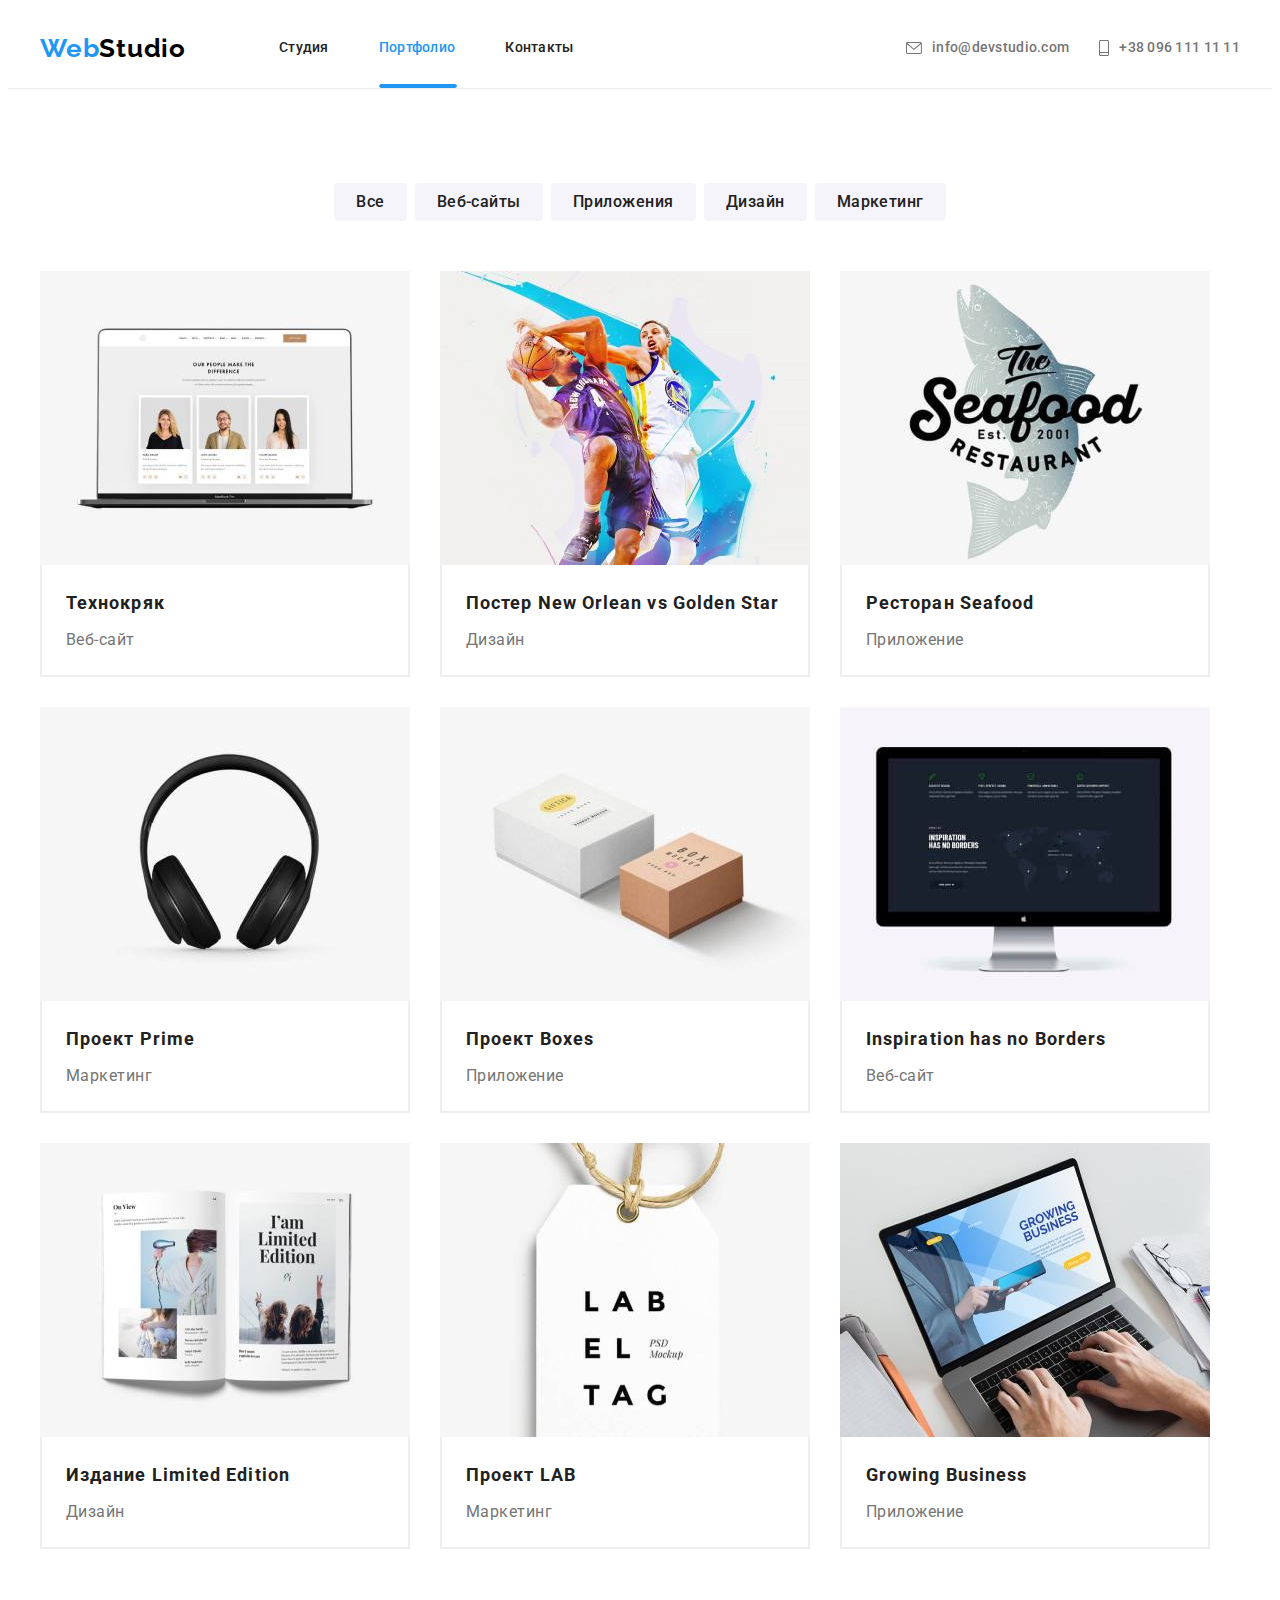
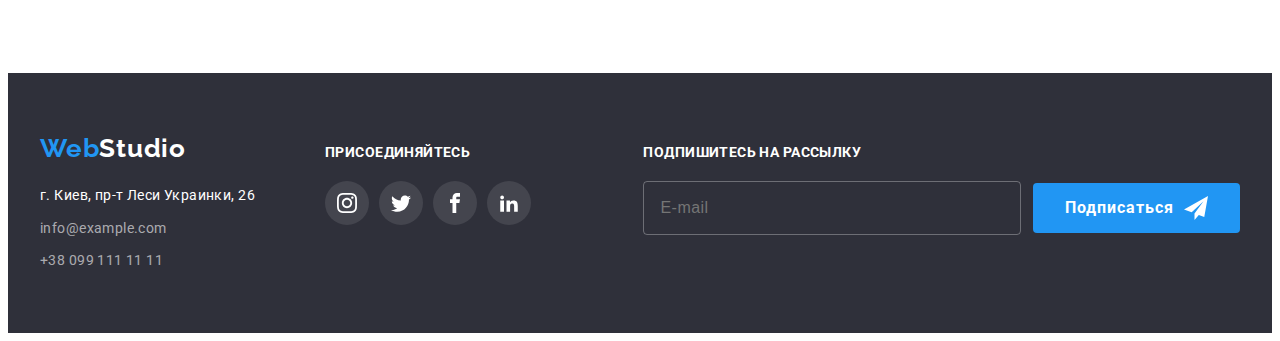
==== commit 6f12f0eb: "домашня 7 (спроба 3)" ====
--- a/portfolio.html
+++ b/portfolio.html
@@ -25,7 +25,7 @@
     <header class="header header--line">
       <div class="container header__container">
         <a class="logo" href="./index.html"
-          >Web<span class="logo__header">Studio</span></a
+          >Web<span class="logo__studio">Studio</span></a
         >
         <nav class="nav">
           <ul class="nav__list">
@@ -36,8 +36,8 @@
               <a
                 href="./portfolio.html"
                 class="nav__link nav__link--current portfolio"
-                >Портфолио</a
-              >
+                >Портфолио
+              </a>
             </li>
             <li class="nav__item">
               <a href="" class="nav__link">Контакты</a>
@@ -71,25 +71,25 @@
           <h1 class="visually-hidden">Навигация по портфолио</h1>
           <ul class="filter">
             <li class="filter__item">
-              <button type="button" class="secondary__btn pointer">Все</button>
+              <button type="button" class="secondary-btn pointer">Все</button>
             </li>
             <li class="filter__item">
-              <button type="button" class="secondary__btn pointer">
+              <button type="button" class="secondary-btn pointer">
                 Веб-сайты
               </button>
             </li>
             <li class="filter__item">
-              <button type="button" class="secondary__btn pointer">
+              <button type="button" class="secondary-btn pointer">
                 Приложения
               </button>
             </li>
             <li class="filter__item">
-              <button type="button" class="secondary__btn pointer">
+              <button type="button" class="secondary-btn pointer">
                 Дизайн
               </button>
             </li>
             <li class="filter__item">
-              <button type="button" class="secondary__btn pointer">
+              <button type="button" class="secondary-btn pointer">
                 Маркетинг
               </button>
             </li>
@@ -115,8 +115,8 @@
                   </div>
                 </div>
                 <div class="gallery__text-container">
-                  <h2 class="gallery__title-container">Технокряк</h2>
-                  <p class="gallery__type-container">Веб-сайт</p>
+                  <h2 class="gallery__title">Технокряк</h2>
+                  <p class="gallery__type">Веб-сайт</p>
                 </div>
               </a>
             </li>
@@ -139,10 +139,10 @@
                   </div>
                 </div>
                 <div class="gallery__text-container">
-                  <h2 class="gallery__title-container">
+                  <h2 class="gallery__title">
                     Постер <span lang="en">New Orlean vs Golden Star</span>
                   </h2>
-                  <p class="gallery__type-container">Дизайн</p>
+                  <p class="gallery__type">Дизайн</p>
                 </div>
               </a>
             </li>
@@ -165,10 +165,10 @@
                   </div>
                 </div>
                 <div class="gallery__text-container">
-                  <h2 class="gallery__title-container">
+                  <h2 class="gallery__title">
                     Ресторан <span lang="en">Seafood</span>
                   </h2>
-                  <p class="gallery__type-container">Приложение</p>
+                  <p class="gallery__type">Приложение</p>
                 </div>
               </a>
             </li>
@@ -191,10 +191,10 @@
                   </div>
                 </div>
                 <div class="gallery__text-container">
-                  <h2 class="gallery__title-container">
+                  <h2 class="gallery__title">
                     Проект <span lang="en">Prime</span>
                   </h2>
-                  <p class="gallery__type-container">Маркетинг</p>
+                  <p class="gallery__type">Маркетинг</p>
                 </div>
               </a>
             </li>
@@ -217,10 +217,10 @@
                   </div>
                 </div>
                 <div class="gallery__text-container">
-                  <h2 class="gallery__title-container">
+                  <h2 class="gallery__title">
                     Проект <span lang="en">Boxes</span>
                   </h2>
-                  <p class="gallery__type-container">Приложение</p>
+                  <p class="gallery__type">Приложение</p>
                 </div>
               </a>
             </li>
@@ -243,10 +243,10 @@
                   </div>
                 </div>
                 <div class="gallery__text-container">
-                  <h2 lang="en" class="gallery__title-container">
+                  <h2 lang="en" class="gallery__title">
                     Inspiration has no Borders
                   </h2>
-                  <p class="gallery__type-container">Веб-сайт</p>
+                  <p class="gallery__type">Веб-сайт</p>
                 </div>
               </a>
             </li>
@@ -269,10 +269,10 @@
                   </div>
                 </div>
                 <div class="gallery__text-container">
-                  <h2 class="gallery__title-container">
+                  <h2 class="gallery__title">
                     Издание <span lang="en">Limited Edition</span>
                   </h2>
-                  <p class="gallery__type-container">Дизайн</p>
+                  <p class="gallery__type">Дизайн</p>
                 </div>
               </a>
             </li>
@@ -295,10 +295,10 @@
                   </div>
                 </div>
                 <div class="gallery__text-container">
-                  <h2 class="gallery__title-container">
+                  <h2 class="gallery__title">
                     Проект <span lang="en">LAB</span>
                   </h2>
-                  <p class="gallery__type-container">Маркетинг</p>
+                  <p class="gallery__type">Маркетинг</p>
                 </div>
               </a>
             </li>
@@ -321,10 +321,8 @@
                   </div>
                 </div>
                 <div class="gallery__text-container">
-                  <h2 lang="en" class="gallery__title-container">
-                    Growing Business
-                  </h2>
-                  <p class="gallery__type-container">Приложение</p>
+                  <h2 lang="en" class="gallery__title">Growing Business</h2>
+                  <p class="gallery__type">Приложение</p>
                 </div>
               </a>
             </li>
@@ -337,26 +335,28 @@
       <div class="container footer__container">
         <div class="footer__first-block">
           <a class="logo" href="./index.html"
-            >Web<span class="logo__footer">Studio</span></a
+            >Web<span class="logo__studio--secondary">Studio</span></a
           >
-          <address class="footer-contacts">
-            <ul class="footer-contacts__list">
-              <li class="footer-contacts__item">
+          <address class="secondary-contacts">
+            <ul class="secondary-contacts__list">
+              <li class="secondary-contacts__item">
                 <a
                   href="https://www.google.com.ua/maps/place/%D0%B1%D1%83%D0%BB.+%D0%9B%D0%B5%D1%81%D0%B8+%D0%A3%D0%BA%D1%80%D0%B0%D0%B8%D0%BD%D0%BA%D0%B8,+26,+%D0%9A%D0%B8%D0%B5%D0%B2,+02000/@50.4265807,30.5361971,17z/data=!3m1!4b1!4m5!3m4!1s0x40d4cf0e033ecbe9:0x57a4dffefec77da0!8m2!3d50.4265807!4d30.5383858?hl=ru&authuser=0"
                   target="_blank"
                   rel="noopener noreferrer"
-                  class="footer-contacts__map"
+                  class="secondary-contacts__map"
                   >г. Киев, пр-т Леси Украинки, 26</a
                 >
               </li>
-              <li class="footer-contacts__item">
-                <a href="mailto:info@example.com" class="footer-contacts__link"
+              <li class="secondary-contacts__item">
+                <a
+                  href="mailto:info@example.com"
+                  class="secondary-contacts__link"
                   >info@example.com</a
                 >
               </li>
-              <li class="footer-contacts__item">
-                <a href="tel:+380991111111" class="footer-contacts__link"
+              <li class="secondary-contacts__item">
+                <a href="tel:+380991111111" class="secondary-contacts__link"
                   >+38 099 111 11 11</a
                 >
               </li>
@@ -364,48 +364,40 @@
           </address>
         </div>
         <div class="footer__second-block">
-          <p class="footer-title">присоединяйтесь</p>
+          <p class="footer__title">присоединяйтесь</p>
           <ul class="social-list">
             <li class="social-list__item">
-              <a href="" class="social-list__link"
-                ><svg
-                  class="social-list__icon social-list__icon--normal"
-                  width="20"
-                  height="20"
-                >
+              <a
+                href=""
+                class="social-list__link social-list__link--secondary-color"
+                ><svg class="social-list__icon" width="20" height="20">
                   <use href="./images/symbol-defs.svg#icon-instagram"></use>
                 </svg>
               </a>
             </li>
             <li class="social-list__item">
-              <a href="" class="social-list__link"
-                ><svg
-                  class="social-list__icon social-list__icon--normal"
-                  width="20"
-                  height="20"
-                >
+              <a
+                href=""
+                class="social-list__link social-list__link--secondary-color"
+                ><svg class="social-list__icon" width="20" height="20">
                   <use href="./images/symbol-defs.svg#icon-twitter"></use>
                 </svg>
               </a>
             </li>
             <li class="social-list__item">
-              <a href="" class="social-list__link"
-                ><svg
-                  class="social-list__icon social-list__icon--normal"
-                  width="20"
-                  height="20"
-                >
+              <a
+                href=""
+                class="social-list__link social-list__link--secondary-color"
+                ><svg class="social-list__icon" width="20" height="20">
                   <use href="./images/symbol-defs.svg#icon-facebook"></use>
                 </svg>
               </a>
             </li>
             <li class="social-list__item">
-              <a href="" class="social-list__link"
-                ><svg
-                  class="social-list__icon social-list__icon--normal"
-                  width="20"
-                  height="20"
-                >
+              <a
+                href=""
+                class="social-list__link social-list__link--secondary-color"
+                ><svg class="social-list__icon" width="20" height="20">
                   <use href="./images/symbol-defs.svg#icon-linkedin"></use>
                 </svg>
               </a>
@@ -413,7 +405,7 @@
           </ul>
         </div>
         <div class="footer__third-block">
-          <p class="footer-title">Подпишитесь на рассылку</p>
+          <p class="footer__title">Подпишитесь на рассылку</p>
           <form class="subscribe">
             <input
               type="email"
--- a/css/main.min.css
+++ b/css/main.min.css
@@ -1,2 +1,2 @@
-.section{padding:94px 0}.logo{font-family:Raleway;font-style:normal;font-weight:bold;font-size:26px;line-height:1.19;letter-spacing:0.03em;color:#2196f3}.logo__header{color:#000}.logo__footer{color:#fff}body{background-color:var(--background-body-color);font-family:Roboto, sans-serif;color:#757575}p,h1,h2,h3,h4,h5,h6{margin:0;padding:0}ul{list-style:none;padding:0;margin:0}a{text-decoration:none}img{display:block;max-width:100%;height:auto}.pointer{cursor:pointer}.visually-hidden{position:absolute;white-space:nowrap;width:1px;height:1px;overflow:hidden;border:0;padding:0;clip:rect(0 0 0 0);-webkit-clip-path:inset(50%);clip-path:inset(50%);margin:-1px}.container{width:1200px;padding:0 15px;margin:0 auto}.main-btn{padding:10px 32px;min-width:200px;min-height:50px;margin:0 auto 0 auto;display:block;-webkit-transition:background-color 250ms cubic-bezier(0.4, 0, 0.2, 1);transition:background-color 250ms cubic-bezier(0.4, 0, 0.2, 1);background-color:#2196f3;font-family:inherit;font-weight:700;font-size:16px;line-height:1.87;letter-spacing:0.06em;color:#fff;border:none;border-radius:4px}.main-btn:hover,.main-btn:focus{background-color:rgba(33,150,255,0.85)}.main-btn__icon{fill:currentColor;margin-left:10px}.close-btn{-webkit-transition:background-color 250ms cubic-bezier(0.4, 0, 0.2, 1),color 250ms cubic-bezier(0.4, 0, 0.2, 1);transition:background-color 250ms cubic-bezier(0.4, 0, 0.2, 1),color 250ms cubic-bezier(0.4, 0, 0.2, 1);display:-webkit-inline-box;display:-ms-inline-flexbox;display:inline-flex;width:30px;height:30px;border:1px solid rgba(0,0,0,0.1);border-radius:50%;background-color:#fff;position:absolute;top:8px;right:8px;-webkit-box-pack:center;-ms-flex-pack:center;justify-content:center;-webkit-box-align:center;-ms-flex-align:center;align-items:center;cursor:pointer}.close-btn:hover,.close-btn:focus{color:#fff;background-color:#2196f3}.close-icon{fill:currentColor}.secondary__btn{padding:6px 22px;font-family:inherit;font-weight:500;font-size:16px;line-height:1.62;text-align:center;letter-spacing:0.03em;color:#212121;border:none;background-color:#f5f4fa;border-radius:4px;-webkit-transition:background-color 250ms cubic-bezier(0.4, 0, 0.2, 1),color 250ms cubic-bezier(0.4, 0, 0.2, 1),-webkit-box-shadow 250ms cubic-bezier(0.4, 0, 0.2, 1);transition:background-color 250ms cubic-bezier(0.4, 0, 0.2, 1),color 250ms cubic-bezier(0.4, 0, 0.2, 1),-webkit-box-shadow 250ms cubic-bezier(0.4, 0, 0.2, 1);transition:background-color 250ms cubic-bezier(0.4, 0, 0.2, 1),color 250ms cubic-bezier(0.4, 0, 0.2, 1),box-shadow 250ms cubic-bezier(0.4, 0, 0.2, 1);transition:background-color 250ms cubic-bezier(0.4, 0, 0.2, 1),color 250ms cubic-bezier(0.4, 0, 0.2, 1),box-shadow 250ms cubic-bezier(0.4, 0, 0.2, 1),-webkit-box-shadow 250ms cubic-bezier(0.4, 0, 0.2, 1)}.secondary__btn:focus,.secondary__btn:hover,.secondary__btn:active{background-color:#2196f3;color:#fff;-webkit-box-shadow:0px 3px 1px rgba(0,0,0,0.1),0px 1px 2px rgba(0,0,0,0.08),0px 2px 2px rgba(0,0,0,0.12);box-shadow:0px 3px 1px rgba(0,0,0,0.1),0px 1px 2px rgba(0,0,0,0.08),0px 2px 2px rgba(0,0,0,0.12)}.main-btn--flex{display:-webkit-box;display:-ms-flexbox;display:flex;-webkit-box-align:center;-ms-flex-align:center;align-items:center;-webkit-box-pack:start;-ms-flex-pack:start;justify-content:start}.section__title{margin-bottom:50px;font-weight:700px;font-size:36px;line-height:1.19;letter-spacing:0.03em;color:#212121;text-align:center}.social-list{width:100%;display:-webkit-box;display:-ms-flexbox;display:flex}.social-list__item:not(:first-child){margin-left:10px}.social-list__link{display:-webkit-box;display:-ms-flexbox;display:flex;-webkit-box-pack:center;-ms-flex-pack:center;justify-content:center;-webkit-box-align:center;-ms-flex-align:center;align-items:center;color:#afb1b8;width:44px;height:44px;border-radius:50%;display:flex;-webkit-transition:background-color 250ms cubic-bezier(0.4, 0, 0.2, 1),color 250ms cubic-bezier(0.4, 0, 0.2, 1);transition:background-color 250ms cubic-bezier(0.4, 0, 0.2, 1),color 250ms cubic-bezier(0.4, 0, 0.2, 1)}.social-list__link:hover,.social-list__link:focus{color:#fff;background-color:#2196f3}.social-list__icon--normal{color:#fff}.social-list__icon{fill:currentColor}.social-list__link{display:-webkit-box;display:-ms-flexbox;display:flex;padding:12px;-webkit-transition:background-color 250ms cubic-bezier(0.4, 0, 0.2, 1),color 250ms cubic-bezier(0.4, 0, 0.2, 1);transition:background-color 250ms cubic-bezier(0.4, 0, 0.2, 1),color 250ms cubic-bezier(0.4, 0, 0.2, 1);border-radius:50%;fill:#fff;background-color:rgba(255,255,255,0.1)}.social-list__link:hover,.social-list__link:hover{background-color:#2196f3}.header{background-color:#fff}.header--line{border-bottom:1px solid #ececec}.header__container{display:-webkit-box;display:-ms-flexbox;display:flex;-webkit-box-align:center;-ms-flex-align:center;align-items:center;-webkit-box-pack:start;-ms-flex-pack:start;justify-content:start}.nav{margin-left:93px}.nav__list{display:-webkit-box;display:-ms-flexbox;display:flex}.nav__item{margin-right:50px}.nav__item:last-child{margin-right:0}.nav__link{display:block;padding:32px 0;-webkit-transition:background-color 250ms cubic-bezier(0.4, 0, 0.2, 1),color 250ms cubic-bezier(0.4, 0, 0.2, 1);transition:background-color 250ms cubic-bezier(0.4, 0, 0.2, 1),color 250ms cubic-bezier(0.4, 0, 0.2, 1);font-family:inherit;font-weight:500;font-size:14px;line-height:1.14;letter-spacing:0.02em;color:#212121}.nav__link:hover,.nav__link:focus{color:#2196f3}.nav__link--current{position:relative;display:block;color:#2196f3}.nav__link--current::after{position:absolute;bottom:0;left:0;height:4px;display:block;content:"";background-size:contain;background-position:center;background-repeat:no-repeat;border-radius:2px}.nav__link--current.studio::after{width:48px;background-image:url(../images/hover-studio.png)}.nav__link--current.portfolio::after{width:78px;background-image:url(../images/hover-portfolio.png)}.contacts{display:-webkit-box;display:-ms-flexbox;display:flex;margin-left:auto}.contacts__item:not(:last-child){margin-right:30px}.contacts__link{padding:32px 0;-webkit-transition:color 250ms cubic-bezier(0.4, 0, 0.2, 1);transition:color 250ms cubic-bezier(0.4, 0, 0.2, 1);font-weight:500;font-size:14px;line-height:1.14;letter-spacing:0.02em;color:#757575;display:-webkit-box;display:-ms-flexbox;display:flex;-webkit-box-align:center;-ms-flex-align:center;align-items:center;-webkit-box-pack:start;-ms-flex-pack:start;justify-content:start}.contacts__link:hover,.contacts__link:focus{color:#2196f3}.contacts__icon{margin-right:10px;fill:currentColor}.contacts__icon{margin-right:10px;fill:currentColor}.main-section{padding:200px 0;text-align:center;background-image:-webkit-gradient(linear, left top, left bottom, from(rgba(47,48,58,0.4)), to(rgba(47,48,58,0.4))),url(../images/mainbackrgound.jpg);background-image:linear-gradient(rgba(47,48,58,0.4), rgba(47,48,58,0.4)),url(../images/mainbackrgound.jpg);background-repeat:no-repeat;background-size:cover;background-color:#2f303a}.main-section__title{margin:0 auto 30px;max-width:696px;font-weight:900;font-size:44px;line-height:1.36;letter-spacing:0.06em;text-transform:uppercase;color:#fff}.backdrop{-webkit-transition:opacity 300ms cubic-bezier(0.4, 0, 0.2, 1),visibility 300ms;transition:opacity 300ms cubic-bezier(0.4, 0, 0.2, 1),visibility 300ms;position:fixed;z-index:1;width:100%;height:100%;top:0;left:0;background-color:rgba(0,0,0,0.2);opacity:1}.backdrop.is-hidden{opacity:0;pointer-events:none;visibility:hidden}.backdrop.is-hidden .modal{-webkit-transform:translate(-50%, -50%) scale(0.7);transform:translate(-50%, -50%) scale(0.7)}.modal{-webkit-transition:-webkit-transform 250ms cubic-bezier(0.4, 0, 0.2, 1);transition:-webkit-transform 250ms cubic-bezier(0.4, 0, 0.2, 1);transition:transform 250ms cubic-bezier(0.4, 0, 0.2, 1);transition:transform 250ms cubic-bezier(0.4, 0, 0.2, 1), -webkit-transform 250ms cubic-bezier(0.4, 0, 0.2, 1);-webkit-transform:translate(-50%, -50%) scale(1);transform:translate(-50%, -50%) scale(1);position:absolute;top:50%;left:50%;padding:40px;max-width:528px;min-height:580px;background-color:#fff;-webkit-box-shadow:0px 1px 3px rgba(0,0,0,0.12),0px 1px 1px rgba(0,0,0,0.14),0px 2px 1px rgba(0,0,0,0.2);box-shadow:0px 1px 3px rgba(0,0,0,0.12),0px 1px 1px rgba(0,0,0,0.14),0px 2px 1px rgba(0,0,0,0.2);border-radius:4px}.adventages{padding-bottom:47px}.adventages-list{display:-webkit-box;display:-ms-flexbox;display:flex}.adventages-list__item{max-width:270px}.adventages-list__item:not(:first-child){margin-left:30px}.adventages-list__icon-wrapper{display:-webkit-box;display:-ms-flexbox;display:flex;-webkit-box-align:center;-ms-flex-align:center;align-items:center;-webkit-box-pack:start;-ms-flex-pack:start;justify-content:start;padding:25px 100px;background-color:#f5f4fa;border-radius:4px;margin-bottom:30px}.adventages-list__title{margin-bottom:10px;font-weight:700px;font-size:14px;line-height:1.14;letter-spacing:0.03em;text-transform:uppercase;color:#212121}.adventages-list__text{font-size:14px;line-height:1.71;letter-spacing:0.03em}.doing{padding-top:47px}.doing__list{display:-webkit-box;display:-ms-flexbox;display:flex}.doing__item{width:calc(100% / 3)}.doing__item::not(:first-child){margin-left:30px}.doing__box{position:relative;width:100%;height:100%}.description{position:absolute;bottom:0;padding:27px 0;width:calc(100% - 20px);background-color:rgba(47,48,58,0.8)}.description__title{font-weight:700;font-size:14px;line-height:1.14;letter-spacing:0.03em;text-transform:uppercase;text-align:center;color:#fff}.team{background-color:#f5f4fa}.team-list{display:-webkit-box;display:-ms-flexbox;display:flex}.team-list__item{width:calc(100% / 4);-webkit-box-shadow:0px 1px 3px rgba(0,0,0,0.12),0px 1px 1px rgba(0,0,0,0.14),0px 2px 1px rgba(0,0,0,0.2);box-shadow:0px 1px 3px rgba(0,0,0,0.12),0px 1px 1px rgba(0,0,0,0.14),0px 2px 1px rgba(0,0,0,0.2);border-radius:0px 0px 4px 4px}.team-list__item:not(:first-child){margin-left:30px}.team-list-temmate{background-color:#fff;padding:30px 32px;-webkit-box-orient:vertical;-webkit-box-direction:normal;-ms-flex-direction:column;flex-direction:column;display:-webkit-box;display:-ms-flexbox;display:flex;-webkit-box-align:center;-ms-flex-align:center;align-items:center;-webkit-box-pack:center;-ms-flex-pack:center;justify-content:center}.team-list-temmate__name{margin-bottom:10px;font-weight:500;font-size:16px;line-height:1.19;text-align:center;letter-spacing:0.03em;color:#212121}.team-list-temmate__position{font-size:16px;line-height:1.19;text-align:center;letter-spacing:0.03em;margin-bottom:16px}.clients{display:-webkit-box;display:-ms-flexbox;display:flex}.clients__item{-ms-flex-preferred-size:calc(100% / 6);flex-basis:calc(100% / 6)}.clients__item:not(:last-child){margin-right:30px}.clients__link{display:-webkit-box;display:-ms-flexbox;display:flex;-webkit-transition:background-color 250ms cubic-bezier(0.4, 0, 0.2, 1),color 250ms cubic-bezier(0.4, 0, 0.2, 1);transition:background-color 250ms cubic-bezier(0.4, 0, 0.2, 1),color 250ms cubic-bezier(0.4, 0, 0.2, 1);border:1px solid #afb1b8;padding:16px 32px;border-radius:4px;background-color:#fff;color:#afb1b8}.clients__link:hover,.clients__link:focus{border-color:#2196f3;color:#2196f3}.clients__icon{fill:currentColor}.footer{background-color:#2f303a;padding:60px 0}.footer__container{display:-webkit-box;display:-ms-flexbox;display:flex}.footer__second-block{margin-left:70px;padding-top:12px}.footer-title{color:#fff;margin-bottom:20px;font-size:14px;font-weight:700;line-height:1.14;letter-spacing:0.03em;text-transform:uppercase}.footer__third-block{margin-left:auto;padding-top:12px}.footer-contacts{margin-top:20px}.footer-contacts__map{font-style:normal;font-size:14px;line-height:1.71;letter-spacing:0.03em;color:#fff;-webkit-transition:color 250ms cubic-bezier(0.4, 0, 0.2, 1);transition:color 250ms cubic-bezier(0.4, 0, 0.2, 1)}.footer-contacts__map:hover,.footer-contacts__map:focus{color:#2196f3}.footer-contacts__link{display:inline-block;margin-top:9px;font-style:normal;font-size:14px;line-height:1.71;letter-spacing:0.03em;color:rgba(255,255,255,0.6);-webkit-transition:color 250ms cubic-bezier(0.4, 0, 0.2, 1);transition:color 250ms cubic-bezier(0.4, 0, 0.2, 1)}.footer-contacts__link:hover,.footer-contacts__link:focus{color:#2196f3}.subscribe{display:-webkit-box;display:-ms-flexbox;display:flex;-webkit-box-align:center;-ms-flex-align:center;align-items:center;-webkit-box-pack:start;-ms-flex-pack:start;justify-content:start}.subscribe__input{margin-right:12px;padding-left:16px;height:50px;width:358px;border:1px solid rgba(255,255,255,0.3);border-radius:4px;background-color:transparent;font-size:16px;line-height:1.25;letter-spacing:0.03em;color:rgba(255,255,255,0.6)}.subscribe__input:focus{border-color:#2196f3}.filter{display:-webkit-box;display:-ms-flexbox;display:flex;-webkit-box-align:center;-ms-flex-align:center;align-items:center;-webkit-box-pack:center;-ms-flex-pack:center;justify-content:center;margin-bottom:50px}.filter__item:not(:first-child){margin-left:8px}.gallery{display:-webkit-box;display:-ms-flexbox;display:flex;-ms-flex-wrap:wrap;flex-wrap:wrap}.gallery__item{background:#fff}.gallery__item:hover .gallery__overlay,.gallery__item:focus .gallery__overlay{-webkit-transform:translateY(0);transform:translateY(0);opacity:1}.gallery__item:nth-last-child(n-3){margin-bottom:30px}.gallery__item:not(:nth-child(3n)){margin-right:30px}.gallery__title-container{margin-bottom:4px;font-weight:700;font-size:18px;line-height:2;letter-spacing:0.06em;color:#212121}.gallery__type-container{margin:0;font-size:16px;line-height:1.87;letter-spacing:0.03em;color:#757575}.gallery__box{position:relative;overflow:hidden}.gallery__overlay{-webkit-transition:opacity 250ms cubic-bezier(0.4, 0, 0.2, 1),-webkit-transform 250ms cubic-bezier(0.4, 0, 0.2, 1);transition:opacity 250ms cubic-bezier(0.4, 0, 0.2, 1),-webkit-transform 250ms cubic-bezier(0.4, 0, 0.2, 1);transition:transform 250ms cubic-bezier(0.4, 0, 0.2, 1),opacity 250ms cubic-bezier(0.4, 0, 0.2, 1);transition:transform 250ms cubic-bezier(0.4, 0, 0.2, 1),opacity 250ms cubic-bezier(0.4, 0, 0.2, 1),-webkit-transform 250ms cubic-bezier(0.4, 0, 0.2, 1);position:absolute;padding:63px 24px;width:100%;height:100%;top:0;left:0;background-color:rgba(33,150,243,0.9);-webkit-transform:translateY(100%);transform:translateY(100%);opacity:0}.gallery__description{font-size:18px;line-height:1.56;letter-spacing:0.03em;color:#fff}.gallery__link{display:block;-webkit-transition:-webkit-box-shadow 250ms cubic-bezier(0.4, 0, 0.2, 1);transition:-webkit-box-shadow 250ms cubic-bezier(0.4, 0, 0.2, 1);transition:box-shadow 250ms cubic-bezier(0.4, 0, 0.2, 1);transition:box-shadow 250ms cubic-bezier(0.4, 0, 0.2, 1), -webkit-box-shadow 250ms cubic-bezier(0.4, 0, 0.2, 1)}.gallery__link:hover{-webkit-box-shadow:0px 1px 1px rgba(0,0,0,0.12),0px 4px 4px rgba(0,0,0,0.06),1px 4px 6px rgba(0,0,0,0.16);box-shadow:0px 1px 1px rgba(0,0,0,0.12),0px 4px 4px rgba(0,0,0,0.06),1px 4px 6px rgba(0,0,0,0.16)}.gallery__text-container{padding:20px 24px;border:2px solid #eee;border-top:none}.input-field{margin-bottom:10px}.input-field__input{width:100%;padding-left:35px;height:40px;border:1px solid rgba(33,33,33,0.2);border-radius:4px;outline:none;font-size:14px;line-height:1.71;letter-spacing:0.03em;-webkit-transition:border-color 250ms cubic-bezier(0.4, 0, 0.2, 1);transition:border-color 250ms cubic-bezier(0.4, 0, 0.2, 1)}.input-field__input:focus+.input-field__icon{fill:#2196f3}.input-field__input:focus{border-color:#2196f3}.input-field__group{position:relative}.input-field__icon{position:absolute;top:50%;left:12px;-webkit-transform:translateY(-50%);transform:translateY(-50%);-webkit-transition:fill 250ms cubic-bezier(0.4, 0, 0.2, 1);transition:fill 250ms cubic-bezier(0.4, 0, 0.2, 1)}.modal__title{font-weight:700;font-size:20px;line-height:1.15;text-align:center;letter-spacing:0.03em;color:#212121;margin-bottom:12px}.label{font-size:12px;line-height:1.17;letter-spacing:0.01em;margin-bottom:4px;display:block}.comment-field{margin-bottom:20px;display:-webkit-box;display:-ms-flexbox;display:flex;-webkit-box-orient:vertical;-webkit-box-direction:normal;-ms-flex-direction:column;flex-direction:column}.comment-field__input{width:100%;height:120px;border:1px solid rgba(33,33,33,0.2);border-radius:4px;padding:12px 16px;background-color:transparent;outline:none;resize:none;-webkit-transition:border-color 250ms cubic-bezier(0.4, 0, 0.2, 1);transition:border-color 250ms cubic-bezier(0.4, 0, 0.2, 1);font-size:14px;line-height:1.14;letter-spacing:0.01em}.comment-field__input::-webkit-input-placeholder{font-size:14px;line-height:1.14;letter-spacing:0.01em;color:rgba(117,117,117,0.5)}.comment-field__input:-ms-input-placeholder{font-size:14px;line-height:1.14;letter-spacing:0.01em;color:rgba(117,117,117,0.5)}.comment-field__input::-ms-input-placeholder{font-size:14px;line-height:1.14;letter-spacing:0.01em;color:rgba(117,117,117,0.5)}.comment-field__input::placeholder{font-size:14px;line-height:1.14;letter-spacing:0.01em;color:rgba(117,117,117,0.5)}.comment-field__input:focus{border-color:#2196f3}.checkbox-field{margin-bottom:30px;display:-webkit-box;display:-ms-flexbox;display:flex;-webkit-box-align:center;-ms-flex-align:center;align-items:center;-webkit-box-pack:center;-ms-flex-pack:center;justify-content:center}.checkbox-field__input{appearance:none;-webkit-appearance:none;-moz-appearance:none;position:absolute}.checkbox-field__label{display:-webkit-box;display:-ms-flexbox;display:flex;-webkit-box-align:center;-ms-flex-align:center;align-items:center;-webkit-box-pack:start;-ms-flex-pack:start;justify-content:start;font-size:14px;line-height:1.71;letter-spacing:0.03em}.checkbox-field__icon{display:inline-block;width:16px;height:15px;margin-right:8px;border:2px solid #212121;border-radius:2px;background-size:contain;cursor:pointer;-webkit-transition:border-color 250ms cubic-bezier(0.4, 0, 0.2, 1),background-size 250ms cubic-bezier(0.4, 0, 0.2, 1);transition:border-color 250ms cubic-bezier(0.4, 0, 0.2, 1),background-size 250ms cubic-bezier(0.4, 0, 0.2, 1)}.checkbox-field__input:checked+.checkbox-field__icon{background-image:url(../images/icon-check.svg);border-color:#2196f3;background-color:#2196f3;background-size:cover;background-repeat:no-repeat;background-position:center}.checkbox-field__conditions{margin-left:5px;font-family:Roboto;font-style:normal;font-weight:normal;font-size:14px;line-height:1.71;letter-spacing:0.03em;color:#2196f3;text-decoration:underline}
+.section{padding:94px 0}.logo{font-family:Raleway;font-style:normal;font-weight:bold;font-size:26px;line-height:1.19;letter-spacing:0.03em;color:#2196f3}.logo__studio{color:#000}.logo__studio--secondary{color:#fff}body{background-color:var(--background-body-color);font-family:Roboto, sans-serif;color:#757575}p,h1,h2,h3,h4,h5,h6{margin:0;padding:0}ul{list-style:none;padding:0;margin:0}a{text-decoration:none}img{display:block;max-width:100%;height:auto}.pointer{cursor:pointer}.visually-hidden{position:absolute;white-space:nowrap;width:1px;height:1px;overflow:hidden;border:0;padding:0;clip:rect(0 0 0 0);-webkit-clip-path:inset(50%);clip-path:inset(50%);margin:-1px}.container{width:1200px;padding:0 15px;margin:0 auto}.main-btn{padding:10px 32px;min-width:200px;min-height:50px;margin:0 auto 0 auto;display:block;-webkit-transition:background-color 250ms cubic-bezier(0.4, 0, 0.2, 1);transition:background-color 250ms cubic-bezier(0.4, 0, 0.2, 1);background-color:#2196f3;font-family:inherit;font-weight:700;font-size:16px;line-height:1.87;letter-spacing:0.06em;color:#fff;border:none;border-radius:4px}.main-btn:hover,.main-btn:focus{background-color:rgba(33,150,255,0.85)}.main-btn__icon{fill:currentColor;margin-left:10px}.close-btn{-webkit-transition:background-color 250ms cubic-bezier(0.4, 0, 0.2, 1),color 250ms cubic-bezier(0.4, 0, 0.2, 1);transition:background-color 250ms cubic-bezier(0.4, 0, 0.2, 1),color 250ms cubic-bezier(0.4, 0, 0.2, 1);display:-webkit-inline-box;display:-ms-inline-flexbox;display:inline-flex;width:30px;height:30px;border:1px solid rgba(0,0,0,0.1);border-radius:50%;background-color:#fff;position:absolute;top:8px;right:8px;-webkit-box-pack:center;-ms-flex-pack:center;justify-content:center;-webkit-box-align:center;-ms-flex-align:center;align-items:center;cursor:pointer}.close-btn:hover,.close-btn:focus{color:#fff;background-color:#2196f3}.close-icon{fill:currentColor}.secondary-btn{padding:6px 22px;font-family:inherit;font-weight:500;font-size:16px;line-height:1.62;text-align:center;letter-spacing:0.03em;color:#212121;border:none;background-color:#f5f4fa;border-radius:4px;-webkit-transition:background-color 250ms cubic-bezier(0.4, 0, 0.2, 1),color 250ms cubic-bezier(0.4, 0, 0.2, 1),-webkit-box-shadow 250ms cubic-bezier(0.4, 0, 0.2, 1);transition:background-color 250ms cubic-bezier(0.4, 0, 0.2, 1),color 250ms cubic-bezier(0.4, 0, 0.2, 1),-webkit-box-shadow 250ms cubic-bezier(0.4, 0, 0.2, 1);transition:background-color 250ms cubic-bezier(0.4, 0, 0.2, 1),color 250ms cubic-bezier(0.4, 0, 0.2, 1),box-shadow 250ms cubic-bezier(0.4, 0, 0.2, 1);transition:background-color 250ms cubic-bezier(0.4, 0, 0.2, 1),color 250ms cubic-bezier(0.4, 0, 0.2, 1),box-shadow 250ms cubic-bezier(0.4, 0, 0.2, 1),-webkit-box-shadow 250ms cubic-bezier(0.4, 0, 0.2, 1)}.secondary-btn:focus,.secondary-btn:hover,.secondary-btn:active{background-color:#2196f3;color:#fff;-webkit-box-shadow:0px 3px 1px rgba(0,0,0,0.1),0px 1px 2px rgba(0,0,0,0.08),0px 2px 2px rgba(0,0,0,0.12);box-shadow:0px 3px 1px rgba(0,0,0,0.1),0px 1px 2px rgba(0,0,0,0.08),0px 2px 2px rgba(0,0,0,0.12)}.main-btn--flex{display:-webkit-box;display:-ms-flexbox;display:flex;-webkit-box-align:center;-ms-flex-align:center;align-items:center;-webkit-box-pack:start;-ms-flex-pack:start;justify-content:start}.section__title{margin-bottom:50px;font-weight:700px;font-size:36px;line-height:1.19;letter-spacing:0.03em;color:#212121;text-align:center}.social-list{display:-webkit-box;display:-ms-flexbox;display:flex}.social-list__item:not(:first-child){margin-left:10px}.social-list__link{display:-webkit-box;display:-ms-flexbox;display:flex;-webkit-box-pack:center;-ms-flex-pack:center;justify-content:center;-webkit-box-align:center;-ms-flex-align:center;align-items:center;color:#afb1b8;width:44px;height:44px;border-radius:50%;display:flex;-webkit-transition:background-color 250ms cubic-bezier(0.4, 0, 0.2, 1),color 250ms cubic-bezier(0.4, 0, 0.2, 1);transition:background-color 250ms cubic-bezier(0.4, 0, 0.2, 1),color 250ms cubic-bezier(0.4, 0, 0.2, 1)}.social-list__link:hover,.social-list__link:focus{color:#fff;background-color:#2196f3}.social-list__icon{fill:currentColor}.social-list__link--secondary-color{background-color:rgba(255,255,255,0.1);color:#fff}.header{background-color:#fff}.header--line{border-bottom:1px solid #ececec}.header__container{display:-webkit-box;display:-ms-flexbox;display:flex;-webkit-box-align:center;-ms-flex-align:center;align-items:center;-webkit-box-pack:start;-ms-flex-pack:start;justify-content:start}.nav{margin-left:93px}.nav__list{display:-webkit-box;display:-ms-flexbox;display:flex}.nav__item{margin-right:50px}.nav__item:last-child{margin-right:0}.nav__link{display:block;padding:32px 0;-webkit-transition:background-color 250ms cubic-bezier(0.4, 0, 0.2, 1),color 250ms cubic-bezier(0.4, 0, 0.2, 1);transition:background-color 250ms cubic-bezier(0.4, 0, 0.2, 1),color 250ms cubic-bezier(0.4, 0, 0.2, 1);font-family:inherit;font-weight:500;font-size:14px;line-height:1.14;letter-spacing:0.02em;color:#212121}.nav__link:hover,.nav__link:focus{color:#2196f3}.nav__link--current{position:relative;display:block;color:#2196f3}.nav__link--current::after{position:absolute;bottom:0;left:0;height:4px;display:block;content:"";background-size:contain;background-position:center;background-repeat:no-repeat;border-radius:2px}.nav__link--current.studio::after{width:48px;background-image:url(../images/hover-studio.png)}.nav__link--current.portfolio::after{width:78px;background-image:url(../images/hover-portfolio.png)}.contacts{display:-webkit-box;display:-ms-flexbox;display:flex;margin-left:auto}.contacts__item:not(:last-child){margin-right:30px}.contacts__link{padding:32px 0;-webkit-transition:color 250ms cubic-bezier(0.4, 0, 0.2, 1);transition:color 250ms cubic-bezier(0.4, 0, 0.2, 1);font-weight:500;font-size:14px;line-height:1.14;letter-spacing:0.02em;color:#757575;display:-webkit-box;display:-ms-flexbox;display:flex;-webkit-box-align:center;-ms-flex-align:center;align-items:center;-webkit-box-pack:start;-ms-flex-pack:start;justify-content:start}.contacts__link:hover,.contacts__link:focus{color:#2196f3}.contacts__icon{margin-right:10px;fill:currentColor}.contacts__icon{margin-right:10px;fill:currentColor}.main-section{padding:200px 0;text-align:center;background-image:-webkit-gradient(linear, left top, left bottom, from(rgba(47,48,58,0.4)), to(rgba(47,48,58,0.4))),url(../images/mainbackrgound.jpg);background-image:linear-gradient(rgba(47,48,58,0.4), rgba(47,48,58,0.4)),url(../images/mainbackrgound.jpg);background-repeat:no-repeat;background-size:cover;background-color:#2f303a}.main-section__title{margin:0 auto 30px;max-width:696px;font-weight:900;font-size:44px;line-height:1.36;letter-spacing:0.06em;text-transform:uppercase;color:#fff}.backdrop{-webkit-transition:opacity 300ms cubic-bezier(0.4, 0, 0.2, 1),visibility 300ms;transition:opacity 300ms cubic-bezier(0.4, 0, 0.2, 1),visibility 300ms;position:fixed;z-index:1;width:100%;height:100%;top:0;left:0;background-color:rgba(0,0,0,0.2);opacity:1}.backdrop.is-hidden{opacity:0;pointer-events:none;visibility:hidden}.backdrop.is-hidden .modal{-webkit-transform:translate(-50%, -50%) scale(0.7);transform:translate(-50%, -50%) scale(0.7)}.modal{-webkit-transition:-webkit-transform 250ms cubic-bezier(0.4, 0, 0.2, 1);transition:-webkit-transform 250ms cubic-bezier(0.4, 0, 0.2, 1);transition:transform 250ms cubic-bezier(0.4, 0, 0.2, 1);transition:transform 250ms cubic-bezier(0.4, 0, 0.2, 1), -webkit-transform 250ms cubic-bezier(0.4, 0, 0.2, 1);-webkit-transform:translate(-50%, -50%) scale(1);transform:translate(-50%, -50%) scale(1);position:absolute;top:50%;left:50%;padding:40px;max-width:528px;min-height:580px;background-color:#fff;-webkit-box-shadow:0px 1px 3px rgba(0,0,0,0.12),0px 1px 1px rgba(0,0,0,0.14),0px 2px 1px rgba(0,0,0,0.2);box-shadow:0px 1px 3px rgba(0,0,0,0.12),0px 1px 1px rgba(0,0,0,0.14),0px 2px 1px rgba(0,0,0,0.2);border-radius:4px}.adventages{padding-bottom:47px}.adventages-list{display:-webkit-box;display:-ms-flexbox;display:flex}.adventages-list__item{max-width:270px}.adventages-list__item:not(:first-child){margin-left:30px}.adventages-list__icon-wrapper{display:-webkit-box;display:-ms-flexbox;display:flex;-webkit-box-align:center;-ms-flex-align:center;align-items:center;-webkit-box-pack:start;-ms-flex-pack:start;justify-content:start;padding:25px 100px;background-color:#f5f4fa;border-radius:4px;margin-bottom:30px}.adventages-list__title{margin-bottom:10px;font-weight:700px;font-size:14px;line-height:1.14;letter-spacing:0.03em;text-transform:uppercase;color:#212121}.adventages-list__text{font-size:14px;line-height:1.71;letter-spacing:0.03em}.doing{padding-top:47px}.doing-list{display:-webkit-box;display:-ms-flexbox;display:flex}.doing-list__item{width:calc(100% - 60px / 3);position:relative}.doing-list__item::not(:first-child){margin-left:30px}.doing-list__description-wrapper{position:absolute;bottom:0;padding:27px 0;width:calc(100% - 20px);background-color:rgba(47,48,58,0.8)}.doing-list__description{font-weight:700;font-size:14px;line-height:1.14;letter-spacing:0.03em;text-transform:uppercase;text-align:center;color:#fff}.team{background-color:#f5f4fa}.team-list{display:-webkit-box;display:-ms-flexbox;display:flex}.team-list__item{width:calc(100% / 4);-webkit-box-shadow:0px 1px 3px rgba(0,0,0,0.12),0px 1px 1px rgba(0,0,0,0.14),0px 2px 1px rgba(0,0,0,0.2);box-shadow:0px 1px 3px rgba(0,0,0,0.12),0px 1px 1px rgba(0,0,0,0.14),0px 2px 1px rgba(0,0,0,0.2);border-radius:0px 0px 4px 4px}.team-list__item:not(:first-child){margin-left:30px}.temmate{background-color:#fff;padding:30px 32px;-webkit-box-orient:vertical;-webkit-box-direction:normal;-ms-flex-direction:column;flex-direction:column;display:-webkit-box;display:-ms-flexbox;display:flex;-webkit-box-align:center;-ms-flex-align:center;align-items:center;-webkit-box-pack:center;-ms-flex-pack:center;justify-content:center}.temmate__name{margin-bottom:10px;font-weight:500;font-size:16px;line-height:1.19;text-align:center;letter-spacing:0.03em;color:#212121}.temmate__position{font-size:16px;line-height:1.19;text-align:center;letter-spacing:0.03em;margin-bottom:16px}.clients{display:-webkit-box;display:-ms-flexbox;display:flex}.clients__item{-ms-flex-preferred-size:calc(100% / 6);flex-basis:calc(100% / 6)}.clients__item:not(:last-child){margin-right:30px}.clients__link{display:-webkit-box;display:-ms-flexbox;display:flex;-webkit-transition:background-color 250ms cubic-bezier(0.4, 0, 0.2, 1),color 250ms cubic-bezier(0.4, 0, 0.2, 1);transition:background-color 250ms cubic-bezier(0.4, 0, 0.2, 1),color 250ms cubic-bezier(0.4, 0, 0.2, 1);border:1px solid #afb1b8;padding:16px 32px;border-radius:4px;background-color:#fff;color:#afb1b8}.clients__link:hover,.clients__link:focus{border-color:#2196f3;color:#2196f3}.clients__icon{fill:currentColor}.footer{background-color:#2f303a;padding:60px 0}.footer__container{display:-webkit-box;display:-ms-flexbox;display:flex}.footer__second-block{margin-left:70px;padding-top:12px}.footer__title{color:#fff;margin-bottom:20px;font-size:14px;font-weight:700;line-height:1.14;letter-spacing:0.03em;text-transform:uppercase}.footer__third-block{margin-left:auto;padding-top:12px}.secondary-contacts{margin-top:20px}.secondary-contacts__map{font-style:normal;font-size:14px;line-height:1.71;letter-spacing:0.03em;color:#fff;-webkit-transition:color 250ms cubic-bezier(0.4, 0, 0.2, 1);transition:color 250ms cubic-bezier(0.4, 0, 0.2, 1)}.secondary-contacts__map:hover,.secondary-contacts__map:focus{color:#2196f3}.secondary-contacts__link{display:inline-block;margin-top:9px;font-style:normal;font-size:14px;line-height:1.71;letter-spacing:0.03em;color:rgba(255,255,255,0.6);-webkit-transition:color 250ms cubic-bezier(0.4, 0, 0.2, 1);transition:color 250ms cubic-bezier(0.4, 0, 0.2, 1)}.secondary-contacts__link:hover,.secondary-contacts__link:focus{color:#2196f3}.subscribe{display:-webkit-box;display:-ms-flexbox;display:flex;-webkit-box-align:center;-ms-flex-align:center;align-items:center;-webkit-box-pack:start;-ms-flex-pack:start;justify-content:start}.subscribe__input{margin-right:12px;padding-left:16px;height:50px;width:358px;border:1px solid rgba(255,255,255,0.3);border-radius:4px;background-color:transparent;font-size:16px;line-height:1.25;letter-spacing:0.03em;color:rgba(255,255,255,0.6)}.subscribe__input:focus{border-color:#2196f3}.filter{display:-webkit-box;display:-ms-flexbox;display:flex;-webkit-box-align:center;-ms-flex-align:center;align-items:center;-webkit-box-pack:center;-ms-flex-pack:center;justify-content:center;margin-bottom:50px}.filter__item:not(:first-child){margin-left:8px}.gallery{display:-webkit-box;display:-ms-flexbox;display:flex;-ms-flex-wrap:wrap;flex-wrap:wrap}.gallery__item{background:#fff}.gallery__item:hover .gallery__overlay,.gallery__item:focus .gallery__overlay{-webkit-transform:translateY(0);transform:translateY(0);opacity:1}.gallery__item:nth-last-child(n-3){margin-bottom:30px}.gallery__item:not(:nth-child(3n)){margin-right:30px}.gallery__title{margin-bottom:4px;font-weight:700;font-size:18px;line-height:2;letter-spacing:0.06em;color:#212121}.gallery__type{margin:0;font-size:16px;line-height:1.87;letter-spacing:0.03em;color:#757575}.gallery__box{position:relative;overflow:hidden}.gallery__overlay{-webkit-transition:opacity 250ms cubic-bezier(0.4, 0, 0.2, 1),-webkit-transform 250ms cubic-bezier(0.4, 0, 0.2, 1);transition:opacity 250ms cubic-bezier(0.4, 0, 0.2, 1),-webkit-transform 250ms cubic-bezier(0.4, 0, 0.2, 1);transition:transform 250ms cubic-bezier(0.4, 0, 0.2, 1),opacity 250ms cubic-bezier(0.4, 0, 0.2, 1);transition:transform 250ms cubic-bezier(0.4, 0, 0.2, 1),opacity 250ms cubic-bezier(0.4, 0, 0.2, 1),-webkit-transform 250ms cubic-bezier(0.4, 0, 0.2, 1);position:absolute;padding:63px 24px;width:100%;height:100%;top:0;left:0;background-color:rgba(33,150,243,0.9);-webkit-transform:translateY(100%);transform:translateY(100%);opacity:0}.gallery__description{font-size:18px;line-height:1.56;letter-spacing:0.03em;color:#fff}.gallery__link{display:block;-webkit-transition:-webkit-box-shadow 250ms cubic-bezier(0.4, 0, 0.2, 1);transition:-webkit-box-shadow 250ms cubic-bezier(0.4, 0, 0.2, 1);transition:box-shadow 250ms cubic-bezier(0.4, 0, 0.2, 1);transition:box-shadow 250ms cubic-bezier(0.4, 0, 0.2, 1), -webkit-box-shadow 250ms cubic-bezier(0.4, 0, 0.2, 1)}.gallery__link:hover{-webkit-box-shadow:0px 1px 1px rgba(0,0,0,0.12),0px 4px 4px rgba(0,0,0,0.06),1px 4px 6px rgba(0,0,0,0.16);box-shadow:0px 1px 1px rgba(0,0,0,0.12),0px 4px 4px rgba(0,0,0,0.06),1px 4px 6px rgba(0,0,0,0.16)}.gallery__text-container{padding:20px 24px;border:2px solid #eee;border-top:none}.input-field{margin-bottom:10px}.input-field__input{width:100%;padding-left:35px;height:40px;border:1px solid rgba(33,33,33,0.2);border-radius:4px;outline:none;font-size:14px;line-height:1.71;letter-spacing:0.03em;-webkit-transition:border-color 250ms cubic-bezier(0.4, 0, 0.2, 1);transition:border-color 250ms cubic-bezier(0.4, 0, 0.2, 1)}.input-field__input:focus+.input-field__icon{fill:#2196f3}.input-field__input:focus{border-color:#2196f3}.input-field__group{position:relative}.input-field__icon{position:absolute;top:50%;left:12px;-webkit-transform:translateY(-50%);transform:translateY(-50%);-webkit-transition:fill 250ms cubic-bezier(0.4, 0, 0.2, 1);transition:fill 250ms cubic-bezier(0.4, 0, 0.2, 1)}.modal__title{font-weight:700;font-size:20px;line-height:1.15;text-align:center;letter-spacing:0.03em;color:#212121;margin-bottom:12px}.label{font-size:12px;line-height:1.17;letter-spacing:0.01em;margin-bottom:4px;display:block}.comment-field{margin-bottom:20px;display:-webkit-box;display:-ms-flexbox;display:flex;-webkit-box-orient:vertical;-webkit-box-direction:normal;-ms-flex-direction:column;flex-direction:column}.comment-field__input{width:100%;height:120px;border:1px solid rgba(33,33,33,0.2);border-radius:4px;padding:12px 16px;background-color:transparent;outline:none;resize:none;-webkit-transition:border-color 250ms cubic-bezier(0.4, 0, 0.2, 1);transition:border-color 250ms cubic-bezier(0.4, 0, 0.2, 1);font-size:14px;line-height:1.14;letter-spacing:0.01em}.comment-field__input::-webkit-input-placeholder{font-size:14px;line-height:1.14;letter-spacing:0.01em;color:rgba(117,117,117,0.5)}.comment-field__input:-ms-input-placeholder{font-size:14px;line-height:1.14;letter-spacing:0.01em;color:rgba(117,117,117,0.5)}.comment-field__input::-ms-input-placeholder{font-size:14px;line-height:1.14;letter-spacing:0.01em;color:rgba(117,117,117,0.5)}.comment-field__input::placeholder{font-size:14px;line-height:1.14;letter-spacing:0.01em;color:rgba(117,117,117,0.5)}.comment-field__input:focus{border-color:#2196f3}.checkbox-field{margin-bottom:30px;display:-webkit-box;display:-ms-flexbox;display:flex;-webkit-box-align:center;-ms-flex-align:center;align-items:center;-webkit-box-pack:center;-ms-flex-pack:center;justify-content:center}.checkbox-field__input{appearance:none;-webkit-appearance:none;-moz-appearance:none;position:absolute}.checkbox-field__label{display:-webkit-box;display:-ms-flexbox;display:flex;-webkit-box-align:center;-ms-flex-align:center;align-items:center;-webkit-box-pack:start;-ms-flex-pack:start;justify-content:start;font-size:14px;line-height:1.71;letter-spacing:0.03em}.checkbox-field__icon{display:inline-block;width:16px;height:15px;margin-right:8px;border:2px solid #212121;border-radius:2px;background-size:contain;cursor:pointer;-webkit-transition:border-color 250ms cubic-bezier(0.4, 0, 0.2, 1),background-size 250ms cubic-bezier(0.4, 0, 0.2, 1);transition:border-color 250ms cubic-bezier(0.4, 0, 0.2, 1),background-size 250ms cubic-bezier(0.4, 0, 0.2, 1)}.checkbox-field__input:checked+.checkbox-field__icon{background-image:url(../images/icon-check.svg);border-color:#2196f3;background-color:#2196f3;background-size:cover;background-repeat:no-repeat;background-position:center}.checkbox-field__conditions{margin-left:5px;font-family:Roboto;font-style:normal;font-weight:normal;font-size:14px;line-height:1.71;letter-spacing:0.03em;color:#2196f3;text-decoration:underline}
 /*# sourceMappingURL=main.min.css.map */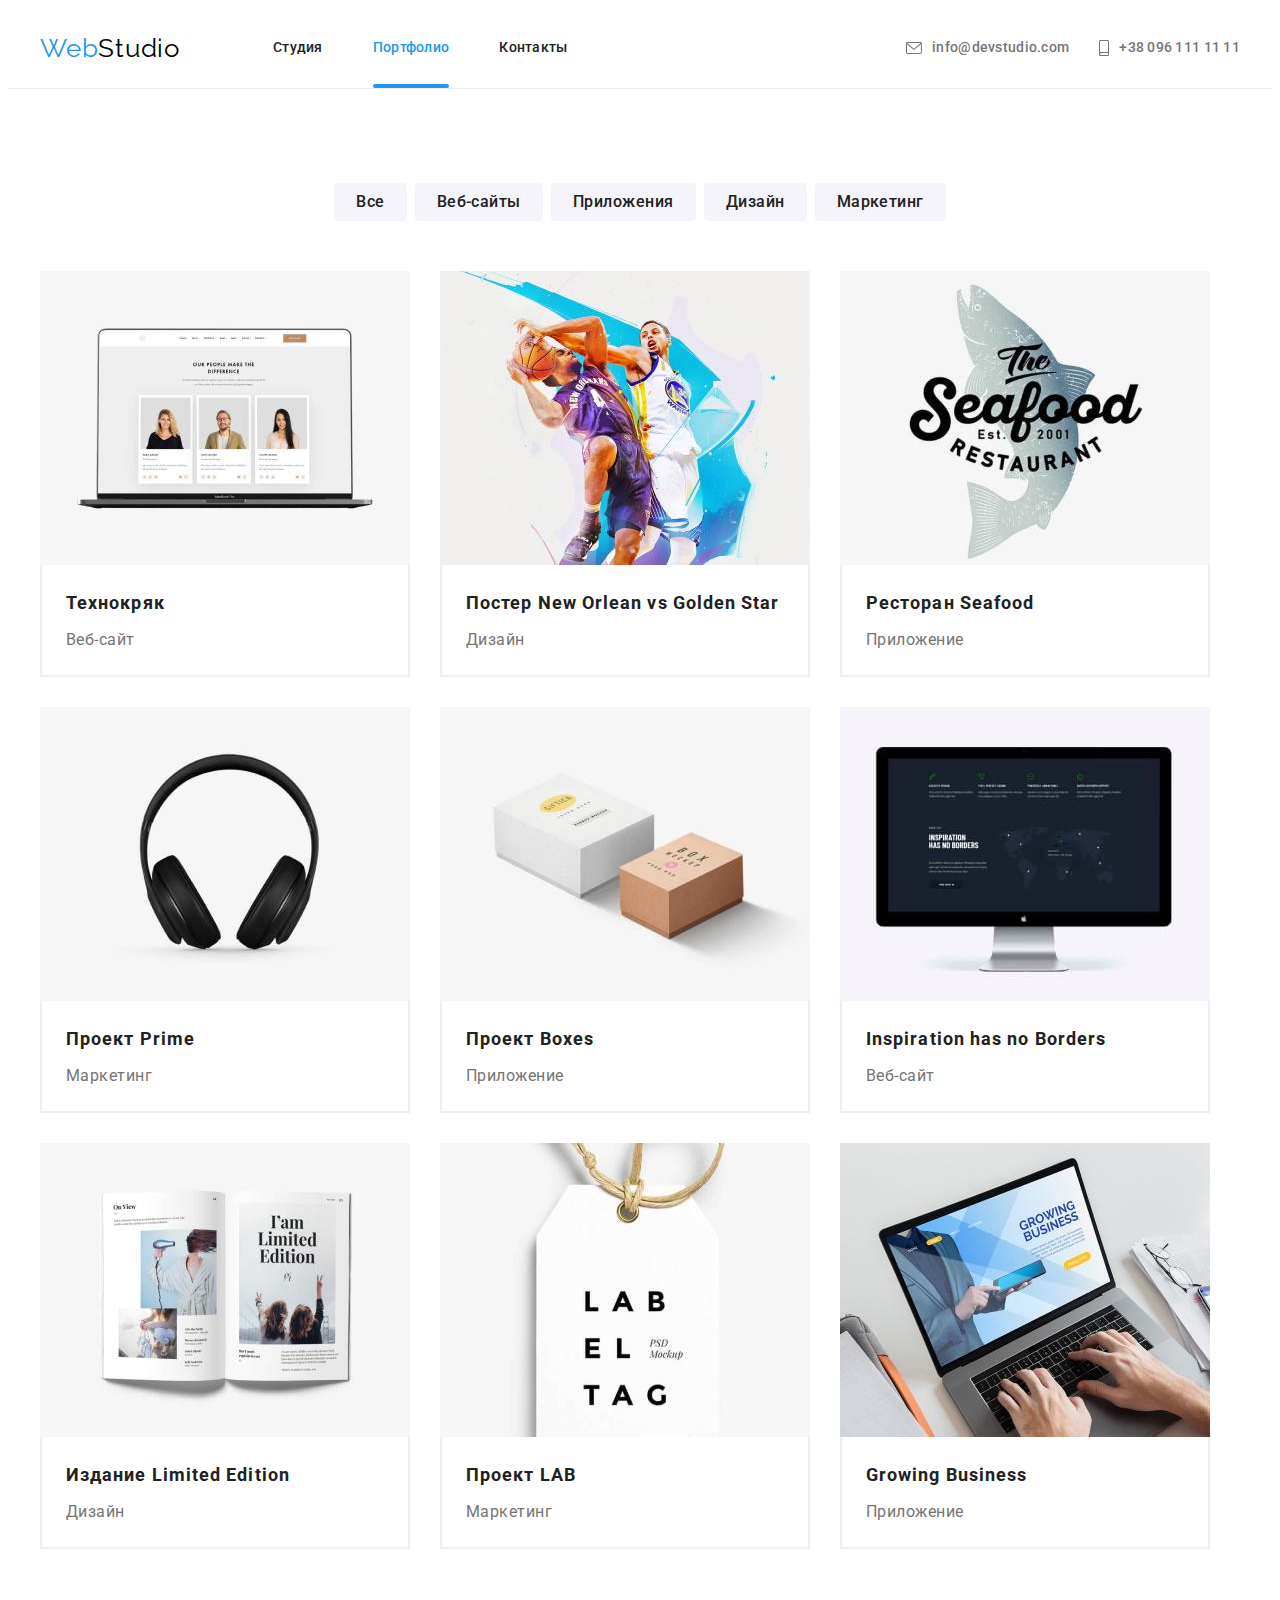
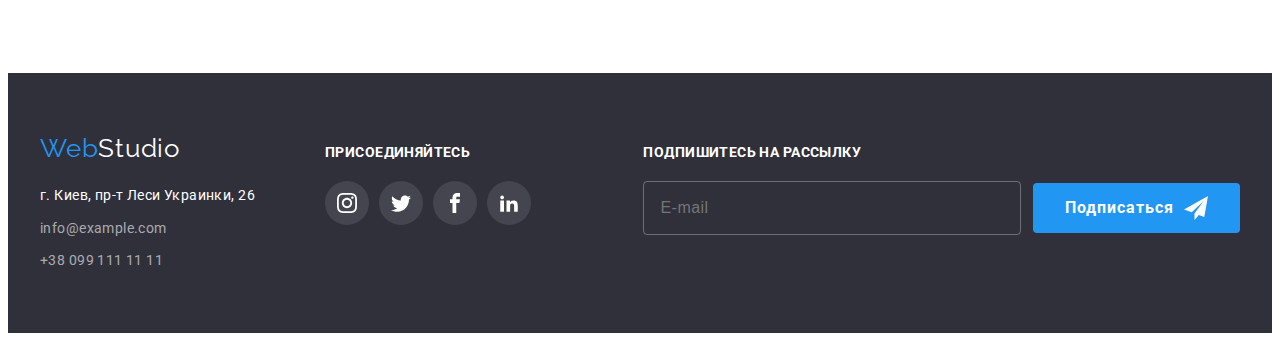
==== commit 05b1d75c: "домашня 7(спроба4)" ====
--- a/portfolio.html
+++ b/portfolio.html
@@ -33,9 +33,7 @@
               <a href="./index.html" class="nav__link">Студия</a>
             </li>
             <li class="nav__item">
-              <a
-                href="./portfolio.html"
-                class="nav__link nav__link--current portfolio"
+              <a href="./portfolio.html" class="nav__link nav__link--current"
                 >Портфолио
               </a>
             </li>
--- a/css/main.min.css
+++ b/css/main.min.css
@@ -1,2 +1,2 @@
-.section{padding:94px 0}.logo{font-family:Raleway;font-style:normal;font-weight:bold;font-size:26px;line-height:1.19;letter-spacing:0.03em;color:#2196f3}.logo__studio{color:#000}.logo__studio--secondary{color:#fff}body{background-color:var(--background-body-color);font-family:Roboto, sans-serif;color:#757575}p,h1,h2,h3,h4,h5,h6{margin:0;padding:0}ul{list-style:none;padding:0;margin:0}a{text-decoration:none}img{display:block;max-width:100%;height:auto}.pointer{cursor:pointer}.visually-hidden{position:absolute;white-space:nowrap;width:1px;height:1px;overflow:hidden;border:0;padding:0;clip:rect(0 0 0 0);-webkit-clip-path:inset(50%);clip-path:inset(50%);margin:-1px}.container{width:1200px;padding:0 15px;margin:0 auto}.main-btn{padding:10px 32px;min-width:200px;min-height:50px;margin:0 auto 0 auto;display:block;-webkit-transition:background-color 250ms cubic-bezier(0.4, 0, 0.2, 1);transition:background-color 250ms cubic-bezier(0.4, 0, 0.2, 1);background-color:#2196f3;font-family:inherit;font-weight:700;font-size:16px;line-height:1.87;letter-spacing:0.06em;color:#fff;border:none;border-radius:4px}.main-btn:hover,.main-btn:focus{background-color:rgba(33,150,255,0.85)}.main-btn__icon{fill:currentColor;margin-left:10px}.close-btn{-webkit-transition:background-color 250ms cubic-bezier(0.4, 0, 0.2, 1),color 250ms cubic-bezier(0.4, 0, 0.2, 1);transition:background-color 250ms cubic-bezier(0.4, 0, 0.2, 1),color 250ms cubic-bezier(0.4, 0, 0.2, 1);display:-webkit-inline-box;display:-ms-inline-flexbox;display:inline-flex;width:30px;height:30px;border:1px solid rgba(0,0,0,0.1);border-radius:50%;background-color:#fff;position:absolute;top:8px;right:8px;-webkit-box-pack:center;-ms-flex-pack:center;justify-content:center;-webkit-box-align:center;-ms-flex-align:center;align-items:center;cursor:pointer}.close-btn:hover,.close-btn:focus{color:#fff;background-color:#2196f3}.close-icon{fill:currentColor}.secondary-btn{padding:6px 22px;font-family:inherit;font-weight:500;font-size:16px;line-height:1.62;text-align:center;letter-spacing:0.03em;color:#212121;border:none;background-color:#f5f4fa;border-radius:4px;-webkit-transition:background-color 250ms cubic-bezier(0.4, 0, 0.2, 1),color 250ms cubic-bezier(0.4, 0, 0.2, 1),-webkit-box-shadow 250ms cubic-bezier(0.4, 0, 0.2, 1);transition:background-color 250ms cubic-bezier(0.4, 0, 0.2, 1),color 250ms cubic-bezier(0.4, 0, 0.2, 1),-webkit-box-shadow 250ms cubic-bezier(0.4, 0, 0.2, 1);transition:background-color 250ms cubic-bezier(0.4, 0, 0.2, 1),color 250ms cubic-bezier(0.4, 0, 0.2, 1),box-shadow 250ms cubic-bezier(0.4, 0, 0.2, 1);transition:background-color 250ms cubic-bezier(0.4, 0, 0.2, 1),color 250ms cubic-bezier(0.4, 0, 0.2, 1),box-shadow 250ms cubic-bezier(0.4, 0, 0.2, 1),-webkit-box-shadow 250ms cubic-bezier(0.4, 0, 0.2, 1)}.secondary-btn:focus,.secondary-btn:hover,.secondary-btn:active{background-color:#2196f3;color:#fff;-webkit-box-shadow:0px 3px 1px rgba(0,0,0,0.1),0px 1px 2px rgba(0,0,0,0.08),0px 2px 2px rgba(0,0,0,0.12);box-shadow:0px 3px 1px rgba(0,0,0,0.1),0px 1px 2px rgba(0,0,0,0.08),0px 2px 2px rgba(0,0,0,0.12)}.main-btn--flex{display:-webkit-box;display:-ms-flexbox;display:flex;-webkit-box-align:center;-ms-flex-align:center;align-items:center;-webkit-box-pack:start;-ms-flex-pack:start;justify-content:start}.section__title{margin-bottom:50px;font-weight:700px;font-size:36px;line-height:1.19;letter-spacing:0.03em;color:#212121;text-align:center}.social-list{display:-webkit-box;display:-ms-flexbox;display:flex}.social-list__item:not(:first-child){margin-left:10px}.social-list__link{display:-webkit-box;display:-ms-flexbox;display:flex;-webkit-box-pack:center;-ms-flex-pack:center;justify-content:center;-webkit-box-align:center;-ms-flex-align:center;align-items:center;color:#afb1b8;width:44px;height:44px;border-radius:50%;display:flex;-webkit-transition:background-color 250ms cubic-bezier(0.4, 0, 0.2, 1),color 250ms cubic-bezier(0.4, 0, 0.2, 1);transition:background-color 250ms cubic-bezier(0.4, 0, 0.2, 1),color 250ms cubic-bezier(0.4, 0, 0.2, 1)}.social-list__link:hover,.social-list__link:focus{color:#fff;background-color:#2196f3}.social-list__icon{fill:currentColor}.social-list__link--secondary-color{background-color:rgba(255,255,255,0.1);color:#fff}.header{background-color:#fff}.header--line{border-bottom:1px solid #ececec}.header__container{display:-webkit-box;display:-ms-flexbox;display:flex;-webkit-box-align:center;-ms-flex-align:center;align-items:center;-webkit-box-pack:start;-ms-flex-pack:start;justify-content:start}.nav{margin-left:93px}.nav__list{display:-webkit-box;display:-ms-flexbox;display:flex}.nav__item{margin-right:50px}.nav__item:last-child{margin-right:0}.nav__link{display:block;padding:32px 0;-webkit-transition:background-color 250ms cubic-bezier(0.4, 0, 0.2, 1),color 250ms cubic-bezier(0.4, 0, 0.2, 1);transition:background-color 250ms cubic-bezier(0.4, 0, 0.2, 1),color 250ms cubic-bezier(0.4, 0, 0.2, 1);font-family:inherit;font-weight:500;font-size:14px;line-height:1.14;letter-spacing:0.02em;color:#212121}.nav__link:hover,.nav__link:focus{color:#2196f3}.nav__link--current{position:relative;display:block;color:#2196f3}.nav__link--current::after{position:absolute;bottom:0;left:0;height:4px;display:block;content:"";background-size:contain;background-position:center;background-repeat:no-repeat;border-radius:2px}.nav__link--current.studio::after{width:48px;background-image:url(../images/hover-studio.png)}.nav__link--current.portfolio::after{width:78px;background-image:url(../images/hover-portfolio.png)}.contacts{display:-webkit-box;display:-ms-flexbox;display:flex;margin-left:auto}.contacts__item:not(:last-child){margin-right:30px}.contacts__link{padding:32px 0;-webkit-transition:color 250ms cubic-bezier(0.4, 0, 0.2, 1);transition:color 250ms cubic-bezier(0.4, 0, 0.2, 1);font-weight:500;font-size:14px;line-height:1.14;letter-spacing:0.02em;color:#757575;display:-webkit-box;display:-ms-flexbox;display:flex;-webkit-box-align:center;-ms-flex-align:center;align-items:center;-webkit-box-pack:start;-ms-flex-pack:start;justify-content:start}.contacts__link:hover,.contacts__link:focus{color:#2196f3}.contacts__icon{margin-right:10px;fill:currentColor}.contacts__icon{margin-right:10px;fill:currentColor}.main-section{padding:200px 0;text-align:center;background-image:-webkit-gradient(linear, left top, left bottom, from(rgba(47,48,58,0.4)), to(rgba(47,48,58,0.4))),url(../images/mainbackrgound.jpg);background-image:linear-gradient(rgba(47,48,58,0.4), rgba(47,48,58,0.4)),url(../images/mainbackrgound.jpg);background-repeat:no-repeat;background-size:cover;background-color:#2f303a}.main-section__title{margin:0 auto 30px;max-width:696px;font-weight:900;font-size:44px;line-height:1.36;letter-spacing:0.06em;text-transform:uppercase;color:#fff}.backdrop{-webkit-transition:opacity 300ms cubic-bezier(0.4, 0, 0.2, 1),visibility 300ms;transition:opacity 300ms cubic-bezier(0.4, 0, 0.2, 1),visibility 300ms;position:fixed;z-index:1;width:100%;height:100%;top:0;left:0;background-color:rgba(0,0,0,0.2);opacity:1}.backdrop.is-hidden{opacity:0;pointer-events:none;visibility:hidden}.backdrop.is-hidden .modal{-webkit-transform:translate(-50%, -50%) scale(0.7);transform:translate(-50%, -50%) scale(0.7)}.modal{-webkit-transition:-webkit-transform 250ms cubic-bezier(0.4, 0, 0.2, 1);transition:-webkit-transform 250ms cubic-bezier(0.4, 0, 0.2, 1);transition:transform 250ms cubic-bezier(0.4, 0, 0.2, 1);transition:transform 250ms cubic-bezier(0.4, 0, 0.2, 1), -webkit-transform 250ms cubic-bezier(0.4, 0, 0.2, 1);-webkit-transform:translate(-50%, -50%) scale(1);transform:translate(-50%, -50%) scale(1);position:absolute;top:50%;left:50%;padding:40px;max-width:528px;min-height:580px;background-color:#fff;-webkit-box-shadow:0px 1px 3px rgba(0,0,0,0.12),0px 1px 1px rgba(0,0,0,0.14),0px 2px 1px rgba(0,0,0,0.2);box-shadow:0px 1px 3px rgba(0,0,0,0.12),0px 1px 1px rgba(0,0,0,0.14),0px 2px 1px rgba(0,0,0,0.2);border-radius:4px}.adventages{padding-bottom:47px}.adventages-list{display:-webkit-box;display:-ms-flexbox;display:flex}.adventages-list__item{max-width:270px}.adventages-list__item:not(:first-child){margin-left:30px}.adventages-list__icon-wrapper{display:-webkit-box;display:-ms-flexbox;display:flex;-webkit-box-align:center;-ms-flex-align:center;align-items:center;-webkit-box-pack:start;-ms-flex-pack:start;justify-content:start;padding:25px 100px;background-color:#f5f4fa;border-radius:4px;margin-bottom:30px}.adventages-list__title{margin-bottom:10px;font-weight:700px;font-size:14px;line-height:1.14;letter-spacing:0.03em;text-transform:uppercase;color:#212121}.adventages-list__text{font-size:14px;line-height:1.71;letter-spacing:0.03em}.doing{padding-top:47px}.doing-list{display:-webkit-box;display:-ms-flexbox;display:flex}.doing-list__item{width:calc(100% - 60px / 3);position:relative}.doing-list__item::not(:first-child){margin-left:30px}.doing-list__description-wrapper{position:absolute;bottom:0;padding:27px 0;width:calc(100% - 20px);background-color:rgba(47,48,58,0.8)}.doing-list__description{font-weight:700;font-size:14px;line-height:1.14;letter-spacing:0.03em;text-transform:uppercase;text-align:center;color:#fff}.team{background-color:#f5f4fa}.team-list{display:-webkit-box;display:-ms-flexbox;display:flex}.team-list__item{width:calc(100% / 4);-webkit-box-shadow:0px 1px 3px rgba(0,0,0,0.12),0px 1px 1px rgba(0,0,0,0.14),0px 2px 1px rgba(0,0,0,0.2);box-shadow:0px 1px 3px rgba(0,0,0,0.12),0px 1px 1px rgba(0,0,0,0.14),0px 2px 1px rgba(0,0,0,0.2);border-radius:0px 0px 4px 4px}.team-list__item:not(:first-child){margin-left:30px}.temmate{background-color:#fff;padding:30px 32px;-webkit-box-orient:vertical;-webkit-box-direction:normal;-ms-flex-direction:column;flex-direction:column;display:-webkit-box;display:-ms-flexbox;display:flex;-webkit-box-align:center;-ms-flex-align:center;align-items:center;-webkit-box-pack:center;-ms-flex-pack:center;justify-content:center}.temmate__name{margin-bottom:10px;font-weight:500;font-size:16px;line-height:1.19;text-align:center;letter-spacing:0.03em;color:#212121}.temmate__position{font-size:16px;line-height:1.19;text-align:center;letter-spacing:0.03em;margin-bottom:16px}.clients{display:-webkit-box;display:-ms-flexbox;display:flex}.clients__item{-ms-flex-preferred-size:calc(100% / 6);flex-basis:calc(100% / 6)}.clients__item:not(:last-child){margin-right:30px}.clients__link{display:-webkit-box;display:-ms-flexbox;display:flex;-webkit-transition:background-color 250ms cubic-bezier(0.4, 0, 0.2, 1),color 250ms cubic-bezier(0.4, 0, 0.2, 1);transition:background-color 250ms cubic-bezier(0.4, 0, 0.2, 1),color 250ms cubic-bezier(0.4, 0, 0.2, 1);border:1px solid #afb1b8;padding:16px 32px;border-radius:4px;background-color:#fff;color:#afb1b8}.clients__link:hover,.clients__link:focus{border-color:#2196f3;color:#2196f3}.clients__icon{fill:currentColor}.footer{background-color:#2f303a;padding:60px 0}.footer__container{display:-webkit-box;display:-ms-flexbox;display:flex}.footer__second-block{margin-left:70px;padding-top:12px}.footer__title{color:#fff;margin-bottom:20px;font-size:14px;font-weight:700;line-height:1.14;letter-spacing:0.03em;text-transform:uppercase}.footer__third-block{margin-left:auto;padding-top:12px}.secondary-contacts{margin-top:20px}.secondary-contacts__map{font-style:normal;font-size:14px;line-height:1.71;letter-spacing:0.03em;color:#fff;-webkit-transition:color 250ms cubic-bezier(0.4, 0, 0.2, 1);transition:color 250ms cubic-bezier(0.4, 0, 0.2, 1)}.secondary-contacts__map:hover,.secondary-contacts__map:focus{color:#2196f3}.secondary-contacts__link{display:inline-block;margin-top:9px;font-style:normal;font-size:14px;line-height:1.71;letter-spacing:0.03em;color:rgba(255,255,255,0.6);-webkit-transition:color 250ms cubic-bezier(0.4, 0, 0.2, 1);transition:color 250ms cubic-bezier(0.4, 0, 0.2, 1)}.secondary-contacts__link:hover,.secondary-contacts__link:focus{color:#2196f3}.subscribe{display:-webkit-box;display:-ms-flexbox;display:flex;-webkit-box-align:center;-ms-flex-align:center;align-items:center;-webkit-box-pack:start;-ms-flex-pack:start;justify-content:start}.subscribe__input{margin-right:12px;padding-left:16px;height:50px;width:358px;border:1px solid rgba(255,255,255,0.3);border-radius:4px;background-color:transparent;font-size:16px;line-height:1.25;letter-spacing:0.03em;color:rgba(255,255,255,0.6)}.subscribe__input:focus{border-color:#2196f3}.filter{display:-webkit-box;display:-ms-flexbox;display:flex;-webkit-box-align:center;-ms-flex-align:center;align-items:center;-webkit-box-pack:center;-ms-flex-pack:center;justify-content:center;margin-bottom:50px}.filter__item:not(:first-child){margin-left:8px}.gallery{display:-webkit-box;display:-ms-flexbox;display:flex;-ms-flex-wrap:wrap;flex-wrap:wrap}.gallery__item{background:#fff}.gallery__item:hover .gallery__overlay,.gallery__item:focus .gallery__overlay{-webkit-transform:translateY(0);transform:translateY(0);opacity:1}.gallery__item:nth-last-child(n-3){margin-bottom:30px}.gallery__item:not(:nth-child(3n)){margin-right:30px}.gallery__title{margin-bottom:4px;font-weight:700;font-size:18px;line-height:2;letter-spacing:0.06em;color:#212121}.gallery__type{margin:0;font-size:16px;line-height:1.87;letter-spacing:0.03em;color:#757575}.gallery__box{position:relative;overflow:hidden}.gallery__overlay{-webkit-transition:opacity 250ms cubic-bezier(0.4, 0, 0.2, 1),-webkit-transform 250ms cubic-bezier(0.4, 0, 0.2, 1);transition:opacity 250ms cubic-bezier(0.4, 0, 0.2, 1),-webkit-transform 250ms cubic-bezier(0.4, 0, 0.2, 1);transition:transform 250ms cubic-bezier(0.4, 0, 0.2, 1),opacity 250ms cubic-bezier(0.4, 0, 0.2, 1);transition:transform 250ms cubic-bezier(0.4, 0, 0.2, 1),opacity 250ms cubic-bezier(0.4, 0, 0.2, 1),-webkit-transform 250ms cubic-bezier(0.4, 0, 0.2, 1);position:absolute;padding:63px 24px;width:100%;height:100%;top:0;left:0;background-color:rgba(33,150,243,0.9);-webkit-transform:translateY(100%);transform:translateY(100%);opacity:0}.gallery__description{font-size:18px;line-height:1.56;letter-spacing:0.03em;color:#fff}.gallery__link{display:block;-webkit-transition:-webkit-box-shadow 250ms cubic-bezier(0.4, 0, 0.2, 1);transition:-webkit-box-shadow 250ms cubic-bezier(0.4, 0, 0.2, 1);transition:box-shadow 250ms cubic-bezier(0.4, 0, 0.2, 1);transition:box-shadow 250ms cubic-bezier(0.4, 0, 0.2, 1), -webkit-box-shadow 250ms cubic-bezier(0.4, 0, 0.2, 1)}.gallery__link:hover{-webkit-box-shadow:0px 1px 1px rgba(0,0,0,0.12),0px 4px 4px rgba(0,0,0,0.06),1px 4px 6px rgba(0,0,0,0.16);box-shadow:0px 1px 1px rgba(0,0,0,0.12),0px 4px 4px rgba(0,0,0,0.06),1px 4px 6px rgba(0,0,0,0.16)}.gallery__text-container{padding:20px 24px;border:2px solid #eee;border-top:none}.input-field{margin-bottom:10px}.input-field__input{width:100%;padding-left:35px;height:40px;border:1px solid rgba(33,33,33,0.2);border-radius:4px;outline:none;font-size:14px;line-height:1.71;letter-spacing:0.03em;-webkit-transition:border-color 250ms cubic-bezier(0.4, 0, 0.2, 1);transition:border-color 250ms cubic-bezier(0.4, 0, 0.2, 1)}.input-field__input:focus+.input-field__icon{fill:#2196f3}.input-field__input:focus{border-color:#2196f3}.input-field__group{position:relative}.input-field__icon{position:absolute;top:50%;left:12px;-webkit-transform:translateY(-50%);transform:translateY(-50%);-webkit-transition:fill 250ms cubic-bezier(0.4, 0, 0.2, 1);transition:fill 250ms cubic-bezier(0.4, 0, 0.2, 1)}.modal__title{font-weight:700;font-size:20px;line-height:1.15;text-align:center;letter-spacing:0.03em;color:#212121;margin-bottom:12px}.label{font-size:12px;line-height:1.17;letter-spacing:0.01em;margin-bottom:4px;display:block}.comment-field{margin-bottom:20px;display:-webkit-box;display:-ms-flexbox;display:flex;-webkit-box-orient:vertical;-webkit-box-direction:normal;-ms-flex-direction:column;flex-direction:column}.comment-field__input{width:100%;height:120px;border:1px solid rgba(33,33,33,0.2);border-radius:4px;padding:12px 16px;background-color:transparent;outline:none;resize:none;-webkit-transition:border-color 250ms cubic-bezier(0.4, 0, 0.2, 1);transition:border-color 250ms cubic-bezier(0.4, 0, 0.2, 1);font-size:14px;line-height:1.14;letter-spacing:0.01em}.comment-field__input::-webkit-input-placeholder{font-size:14px;line-height:1.14;letter-spacing:0.01em;color:rgba(117,117,117,0.5)}.comment-field__input:-ms-input-placeholder{font-size:14px;line-height:1.14;letter-spacing:0.01em;color:rgba(117,117,117,0.5)}.comment-field__input::-ms-input-placeholder{font-size:14px;line-height:1.14;letter-spacing:0.01em;color:rgba(117,117,117,0.5)}.comment-field__input::placeholder{font-size:14px;line-height:1.14;letter-spacing:0.01em;color:rgba(117,117,117,0.5)}.comment-field__input:focus{border-color:#2196f3}.checkbox-field{margin-bottom:30px;display:-webkit-box;display:-ms-flexbox;display:flex;-webkit-box-align:center;-ms-flex-align:center;align-items:center;-webkit-box-pack:center;-ms-flex-pack:center;justify-content:center}.checkbox-field__input{appearance:none;-webkit-appearance:none;-moz-appearance:none;position:absolute}.checkbox-field__label{display:-webkit-box;display:-ms-flexbox;display:flex;-webkit-box-align:center;-ms-flex-align:center;align-items:center;-webkit-box-pack:start;-ms-flex-pack:start;justify-content:start;font-size:14px;line-height:1.71;letter-spacing:0.03em}.checkbox-field__icon{display:inline-block;width:16px;height:15px;margin-right:8px;border:2px solid #212121;border-radius:2px;background-size:contain;cursor:pointer;-webkit-transition:border-color 250ms cubic-bezier(0.4, 0, 0.2, 1),background-size 250ms cubic-bezier(0.4, 0, 0.2, 1);transition:border-color 250ms cubic-bezier(0.4, 0, 0.2, 1),background-size 250ms cubic-bezier(0.4, 0, 0.2, 1)}.checkbox-field__input:checked+.checkbox-field__icon{background-image:url(../images/icon-check.svg);border-color:#2196f3;background-color:#2196f3;background-size:cover;background-repeat:no-repeat;background-position:center}.checkbox-field__conditions{margin-left:5px;font-family:Roboto;font-style:normal;font-weight:normal;font-size:14px;line-height:1.71;letter-spacing:0.03em;color:#2196f3;text-decoration:underline}
+.secondary-contacts__map,.secondary-contacts__link,.adventages-list__text,.input-field__input,.checkbox-field__label,.checkbox-field__conditions{font-size:14px;line-height:1.71;letter-spacing:0.03em}.modal,.team-list__item{-webkit-box-shadow:0px 1px 3px rgba(0,0,0,0.12),0px 1px 1px rgba(0,0,0,0.14),0px 2px 1px rgba(0,0,0,0.2);box-shadow:0px 1px 3px rgba(0,0,0,0.12),0px 1px 1px rgba(0,0,0,0.14),0px 2px 1px rgba(0,0,0,0.2)}.nav__link:hover,.contacts__link:hover,.secondary-contacts__map:hover,.secondary-contacts__link:hover,.nav__link:focus,.contacts__link:focus,.secondary-contacts__map:focus,.secondary-contacts__link:focus{color:#2196f3}.logo{font-family:Raleway;font-weight:700px;font-size:26px;line-height:1.19;letter-spacing:0.03em;color:#2196f3}.logo__studio{color:#000}.logo__studio--secondary{color:#fff}body{background-color:var(--background-body-color);font-family:Roboto, sans-serif;color:#757575}p,h1,h2,h3,h4,h5,h6{margin:0;padding:0}ul{list-style:none;padding:0;margin:0}a{text-decoration:none}img{display:block;max-width:100%;height:auto}.pointer{cursor:pointer}.visually-hidden{position:absolute;white-space:nowrap;width:1px;height:1px;overflow:hidden;border:0;padding:0;clip:rect(0 0 0 0);-webkit-clip-path:inset(50%);clip-path:inset(50%);margin:-1px}.container{width:1200px;padding:0 15px;margin:0 auto}.main-btn{padding:10px 32px;min-width:200px;min-height:50px;margin:0 auto 0 auto;display:block;-webkit-transition:background-color 250ms cubic-bezier(0.4, 0, 0.2, 1);transition:background-color 250ms cubic-bezier(0.4, 0, 0.2, 1);background-color:#2196f3;font-family:inherit;font-weight:700;font-size:16px;line-height:1.87;letter-spacing:0.06em;color:#fff;border:none;border-radius:4px}.main-btn:hover,.main-btn:focus{background-color:rgba(33,150,243,0.85)}.main-btn--flex{display:-webkit-box;display:-ms-flexbox;display:flex;-webkit-box-align:center;-ms-flex-align:center;align-items:center;-webkit-box-pack:start;-ms-flex-pack:start;justify-content:start}.main-btn__icon{fill:currentColor;margin-left:10px}.close-btn{-webkit-transition:background-color 250ms cubic-bezier(0.4, 0, 0.2, 1),color 250ms cubic-bezier(0.4, 0, 0.2, 1);transition:background-color 250ms cubic-bezier(0.4, 0, 0.2, 1),color 250ms cubic-bezier(0.4, 0, 0.2, 1);display:-webkit-inline-box;display:-ms-inline-flexbox;display:inline-flex;width:30px;height:30px;border:1px solid rgba(0,0,0,0.1);border-radius:50%;background-color:#fff;position:absolute;top:8px;right:8px;-webkit-box-pack:center;-ms-flex-pack:center;justify-content:center;-webkit-box-align:center;-ms-flex-align:center;align-items:center;cursor:pointer}.close-btn:hover,.close-btn:focus{color:#fff;background-color:#2196f3}.close-icon{fill:currentColor}.secondary-btn{padding:6px 22px;font-family:inherit;font-weight:500;font-size:16px;line-height:1.62;text-align:center;letter-spacing:0.03em;color:#212121;border:none;background-color:#f5f4fa;border-radius:4px;-webkit-transition:background-color 250ms cubic-bezier(0.4, 0, 0.2, 1),color 250ms cubic-bezier(0.4, 0, 0.2, 1),-webkit-box-shadow 250ms cubic-bezier(0.4, 0, 0.2, 1);transition:background-color 250ms cubic-bezier(0.4, 0, 0.2, 1),color 250ms cubic-bezier(0.4, 0, 0.2, 1),-webkit-box-shadow 250ms cubic-bezier(0.4, 0, 0.2, 1);transition:background-color 250ms cubic-bezier(0.4, 0, 0.2, 1),color 250ms cubic-bezier(0.4, 0, 0.2, 1),box-shadow 250ms cubic-bezier(0.4, 0, 0.2, 1);transition:background-color 250ms cubic-bezier(0.4, 0, 0.2, 1),color 250ms cubic-bezier(0.4, 0, 0.2, 1),box-shadow 250ms cubic-bezier(0.4, 0, 0.2, 1),-webkit-box-shadow 250ms cubic-bezier(0.4, 0, 0.2, 1)}.secondary-btn:focus,.secondary-btn:hover,.secondary-btn:active{background-color:#2196f3;color:#fff;-webkit-box-shadow:0px 3px 1px rgba(0,0,0,0.1),0px 1px 2px rgba(0,0,0,0.08),0px 2px 2px rgba(0,0,0,0.12);box-shadow:0px 3px 1px rgba(0,0,0,0.1),0px 1px 2px rgba(0,0,0,0.08),0px 2px 2px rgba(0,0,0,0.12)}.main-btn--flex{display:-webkit-box;display:-ms-flexbox;display:flex;-webkit-box-align:center;-ms-flex-align:center;align-items:center;-webkit-box-pack:start;-ms-flex-pack:start;justify-content:start}.section{padding:94px 0}.section__title{margin-bottom:50px;font-weight:700px;font-size:36px;line-height:1.19;letter-spacing:0.03em;color:#212121;text-align:center}.social-list{display:-webkit-box;display:-ms-flexbox;display:flex}.social-list__item:not(:first-child){margin-left:10px}.social-list__link{display:-webkit-box;display:-ms-flexbox;display:flex;-webkit-box-pack:center;-ms-flex-pack:center;justify-content:center;-webkit-box-align:center;-ms-flex-align:center;align-items:center;color:#afb1b8;width:44px;height:44px;border-radius:50%;display:flex;-webkit-transition:background-color 250ms cubic-bezier(0.4, 0, 0.2, 1),color 250ms cubic-bezier(0.4, 0, 0.2, 1);transition:background-color 250ms cubic-bezier(0.4, 0, 0.2, 1),color 250ms cubic-bezier(0.4, 0, 0.2, 1)}.social-list__link:hover,.social-list__link:focus{color:#fff;background-color:#2196f3}.social-list__icon{fill:currentColor}.social-list__link--secondary-color{background-color:rgba(255,255,255,0.1);color:#fff}.header{background-color:#fff}.header--line{border-bottom:1px solid #ececec}.header__container{display:-webkit-box;display:-ms-flexbox;display:flex;-webkit-box-align:center;-ms-flex-align:center;align-items:center;-webkit-box-pack:start;-ms-flex-pack:start;justify-content:start}.nav{margin-left:93px}.nav__list{display:-webkit-box;display:-ms-flexbox;display:flex}.nav__item{margin-right:50px}.nav__item:last-child{margin-right:0}.nav__link{display:block;padding:32px 0;-webkit-transition:background-color 250ms cubic-bezier(0.4, 0, 0.2, 1),color 250ms cubic-bezier(0.4, 0, 0.2, 1);transition:background-color 250ms cubic-bezier(0.4, 0, 0.2, 1),color 250ms cubic-bezier(0.4, 0, 0.2, 1);font-family:inherit;font-weight:500;font-size:14px;line-height:1.14;letter-spacing:0.02em;color:#212121}.nav__link--current{position:relative;display:block;color:#2196f3}.nav__link--current::after{position:absolute;bottom:0;left:0;height:4px;width:100%;background-color:#2196f3;display:block;content:"";background-size:contain;background-position:center;background-repeat:no-repeat;border-radius:2px}.contacts{display:-webkit-box;display:-ms-flexbox;display:flex;margin-left:auto}.contacts__item:not(:last-child){margin-right:30px}.contacts__link{padding:32px 0;-webkit-transition:color 250ms cubic-bezier(0.4, 0, 0.2, 1);transition:color 250ms cubic-bezier(0.4, 0, 0.2, 1);font-weight:500;font-size:14px;line-height:1.14;letter-spacing:0.02em;color:#757575;display:-webkit-box;display:-ms-flexbox;display:flex;-webkit-box-align:center;-ms-flex-align:center;align-items:center;-webkit-box-pack:start;-ms-flex-pack:start;justify-content:start}.contacts__icon{margin-right:10px;fill:currentColor}.secondary-contacts{margin-top:20px}.secondary-contacts__map{font-style:normal;color:#fff;-webkit-transition:color 250ms cubic-bezier(0.4, 0, 0.2, 1);transition:color 250ms cubic-bezier(0.4, 0, 0.2, 1)}.secondary-contacts__link{display:inline-block;margin-top:9px;font-style:normal;color:rgba(255,255,255,0.6);-webkit-transition:color 250ms cubic-bezier(0.4, 0, 0.2, 1);transition:color 250ms cubic-bezier(0.4, 0, 0.2, 1)}.main-section{padding:200px 0;text-align:center;background-image:-webkit-gradient(linear, left top, left bottom, from(rgba(47,48,58,0.4)), to(rgba(47,48,58,0.4))),url(../images/mainbackrgound.jpg);background-image:linear-gradient(rgba(47,48,58,0.4), rgba(47,48,58,0.4)),url(../images/mainbackrgound.jpg);background-repeat:no-repeat;background-size:cover;background-color:#2f303a}.main-section__title{margin:0 auto 30px;max-width:696px;font-weight:900;font-size:44px;line-height:1.36;letter-spacing:0.06em;text-transform:uppercase;color:#fff}.backdrop{-webkit-transition:opacity 300ms cubic-bezier(0.4, 0, 0.2, 1),visibility 300ms;transition:opacity 300ms cubic-bezier(0.4, 0, 0.2, 1),visibility 300ms;position:fixed;z-index:1;width:100%;height:100%;top:0;left:0;background-color:rgba(0,0,0,0.2);opacity:1}.backdrop.is-hidden{opacity:0;pointer-events:none;visibility:hidden}.backdrop.is-hidden .modal{-webkit-transform:translate(-50%, -50%) scale(0.7);transform:translate(-50%, -50%) scale(0.7)}.modal{-webkit-transition:-webkit-transform 250ms cubic-bezier(0.4, 0, 0.2, 1);transition:-webkit-transform 250ms cubic-bezier(0.4, 0, 0.2, 1);transition:transform 250ms cubic-bezier(0.4, 0, 0.2, 1);transition:transform 250ms cubic-bezier(0.4, 0, 0.2, 1), -webkit-transform 250ms cubic-bezier(0.4, 0, 0.2, 1);-webkit-transform:translate(-50%, -50%) scale(1);transform:translate(-50%, -50%) scale(1);position:absolute;top:50%;left:50%;padding:40px;max-width:528px;min-height:580px;background-color:#fff;border-radius:4px}.adventages{padding-bottom:47px}.adventages-list{display:-webkit-box;display:-ms-flexbox;display:flex}.adventages-list__item{max-width:270px}.adventages-list__item:not(:first-child){margin-left:30px}.adventages-list__icon-wrapper{display:-webkit-box;display:-ms-flexbox;display:flex;-webkit-box-align:center;-ms-flex-align:center;align-items:center;-webkit-box-pack:start;-ms-flex-pack:start;justify-content:start;padding:25px 100px;background-color:#f5f4fa;border-radius:4px;margin-bottom:30px}.adventages-list__title{margin-bottom:10px;font-weight:700px;font-size:14px;line-height:1.14;letter-spacing:0.03em;text-transform:uppercase;color:#212121}.doing{padding-top:47px}.doing-list{display:-webkit-box;display:-ms-flexbox;display:flex}.doing-list__item{width:calc(100% - 60px / 3);position:relative}.doing-list__item::not(:first-child){margin-left:30px}.doing-list__description-wrapper{position:absolute;bottom:0;padding:27px 0;width:calc(100% - 20px);background-color:rgba(47,48,58,0.8)}.doing-list__description{font-weight:700;font-size:14px;line-height:1.14;letter-spacing:0.03em;text-transform:uppercase;text-align:center;color:#fff}.team{background-color:#f5f4fa}.team-list{display:-webkit-box;display:-ms-flexbox;display:flex}.team-list__item{width:calc(100% / 4);border-radius:0px 0px 4px 4px}.team-list__item:not(:first-child){margin-left:30px}.temmate{background-color:#fff;padding:30px 32px;-webkit-box-orient:vertical;-webkit-box-direction:normal;-ms-flex-direction:column;flex-direction:column;display:-webkit-box;display:-ms-flexbox;display:flex;-webkit-box-align:center;-ms-flex-align:center;align-items:center;-webkit-box-pack:center;-ms-flex-pack:center;justify-content:center}.temmate__name{margin-bottom:10px;font-weight:500;font-size:16px;line-height:1.19;text-align:center;letter-spacing:0.03em;color:#212121}.temmate__position{font-size:16px;line-height:1.19;text-align:center;letter-spacing:0.03em;margin-bottom:16px}.clients{display:-webkit-box;display:-ms-flexbox;display:flex}.clients__item{-ms-flex-preferred-size:calc(100% / 6);flex-basis:calc(100% / 6)}.clients__item:not(:last-child){margin-right:30px}.clients__link{display:-webkit-box;display:-ms-flexbox;display:flex;-webkit-transition:background-color 250ms cubic-bezier(0.4, 0, 0.2, 1),color 250ms cubic-bezier(0.4, 0, 0.2, 1);transition:background-color 250ms cubic-bezier(0.4, 0, 0.2, 1),color 250ms cubic-bezier(0.4, 0, 0.2, 1);border:1px solid #afb1b8;padding:16px 32px;border-radius:4px;background-color:#fff;color:#afb1b8}.clients__link:hover,.clients__link:focus{border-color:#2196f3;color:#2196f3}.clients__icon{fill:currentColor}.footer{background-color:#2f303a;padding:60px 0}.footer__container{display:-webkit-box;display:-ms-flexbox;display:flex}.footer__second-block{margin-left:70px;padding-top:12px}.footer__title{color:#fff;margin-bottom:20px;font-size:14px;font-weight:700;line-height:1.14;letter-spacing:0.03em;text-transform:uppercase}.footer__third-block{margin-left:auto;padding-top:12px}.subscribe{display:-webkit-box;display:-ms-flexbox;display:flex;-webkit-box-align:center;-ms-flex-align:center;align-items:center;-webkit-box-pack:start;-ms-flex-pack:start;justify-content:start}.subscribe__input{margin-right:12px;padding-left:16px;height:50px;width:358px;border:1px solid rgba(255,255,255,0.3);border-radius:4px;background-color:transparent;font-size:16px;line-height:1.25;letter-spacing:0.03em;color:rgba(255,255,255,0.6)}.subscribe__input:focus{border-color:#2196f3}.filter{display:-webkit-box;display:-ms-flexbox;display:flex;-webkit-box-align:center;-ms-flex-align:center;align-items:center;-webkit-box-pack:center;-ms-flex-pack:center;justify-content:center;margin-bottom:50px}.filter__item:not(:first-child){margin-left:8px}.gallery{display:-webkit-box;display:-ms-flexbox;display:flex;-ms-flex-wrap:wrap;flex-wrap:wrap}.gallery__item{background:#fff}.gallery__item:hover .gallery__overlay,.gallery__item:focus .gallery__overlay{-webkit-transform:translateY(0);transform:translateY(0);opacity:1}.gallery__item:nth-last-child(n-3){margin-bottom:30px}.gallery__item:not(:nth-child(3n)){margin-right:30px}.gallery__title{margin-bottom:4px;font-weight:700;font-size:18px;line-height:2;letter-spacing:0.06em;color:#212121}.gallery__type{margin:0;font-size:16px;line-height:1.87;letter-spacing:0.03em;color:#757575}.gallery__box{position:relative;overflow:hidden}.gallery__overlay{-webkit-transition:opacity 250ms cubic-bezier(0.4, 0, 0.2, 1),-webkit-transform 250ms cubic-bezier(0.4, 0, 0.2, 1);transition:opacity 250ms cubic-bezier(0.4, 0, 0.2, 1),-webkit-transform 250ms cubic-bezier(0.4, 0, 0.2, 1);transition:transform 250ms cubic-bezier(0.4, 0, 0.2, 1),opacity 250ms cubic-bezier(0.4, 0, 0.2, 1);transition:transform 250ms cubic-bezier(0.4, 0, 0.2, 1),opacity 250ms cubic-bezier(0.4, 0, 0.2, 1),-webkit-transform 250ms cubic-bezier(0.4, 0, 0.2, 1);position:absolute;padding:63px 24px;width:100%;height:100%;top:0;left:0;background-color:rgba(33,150,243,0.9);-webkit-transform:translateY(100%);transform:translateY(100%);opacity:0}.gallery__description{font-size:18px;line-height:1.56;letter-spacing:0.03em;color:#fff}.gallery__link{display:block;-webkit-transition:-webkit-box-shadow 250ms cubic-bezier(0.4, 0, 0.2, 1);transition:-webkit-box-shadow 250ms cubic-bezier(0.4, 0, 0.2, 1);transition:box-shadow 250ms cubic-bezier(0.4, 0, 0.2, 1);transition:box-shadow 250ms cubic-bezier(0.4, 0, 0.2, 1), -webkit-box-shadow 250ms cubic-bezier(0.4, 0, 0.2, 1)}.gallery__link:hover{-webkit-box-shadow:0px 1px 1px rgba(0,0,0,0.12),0px 4px 4px rgba(0,0,0,0.06),1px 4px 6px rgba(0,0,0,0.16);box-shadow:0px 1px 1px rgba(0,0,0,0.12),0px 4px 4px rgba(0,0,0,0.06),1px 4px 6px rgba(0,0,0,0.16)}.gallery__text-container{padding:20px 24px;border:2px solid #eee;border-top:none}.input-field{margin-bottom:10px}.input-field__input{width:100%;padding-left:35px;height:40px;border:1px solid rgba(33,33,33,0.2);border-radius:4px;outline:none;-webkit-transition:border-color 250ms cubic-bezier(0.4, 0, 0.2, 1);transition:border-color 250ms cubic-bezier(0.4, 0, 0.2, 1)}.input-field__input:focus+.input-field__icon{fill:#2196f3}.input-field__input:focus{border-color:#2196f3}.input-field__group{position:relative}.input-field__icon{position:absolute;top:50%;left:12px;-webkit-transform:translateY(-50%);transform:translateY(-50%);-webkit-transition:fill 250ms cubic-bezier(0.4, 0, 0.2, 1);transition:fill 250ms cubic-bezier(0.4, 0, 0.2, 1)}.modal__title{font-weight:700;font-size:20px;line-height:1.15;text-align:center;letter-spacing:0.03em;color:#212121;margin-bottom:12px}.label{font-size:12px;line-height:1.17;letter-spacing:0.01em;margin-bottom:4px;display:block}.comment-field{margin-bottom:20px;display:-webkit-box;display:-ms-flexbox;display:flex;-webkit-box-orient:vertical;-webkit-box-direction:normal;-ms-flex-direction:column;flex-direction:column}.comment-field__input{width:100%;height:120px;border:1px solid rgba(33,33,33,0.2);border-radius:4px;padding:12px 16px;background-color:transparent;outline:none;resize:none;-webkit-transition:border-color 250ms cubic-bezier(0.4, 0, 0.2, 1);transition:border-color 250ms cubic-bezier(0.4, 0, 0.2, 1);font-size:14px;line-height:1.14;letter-spacing:0.01em}.comment-field__input::-webkit-input-placeholder{font-size:14px;line-height:1.14;letter-spacing:0.01em;color:rgba(117,117,117,0.5)}.comment-field__input:-ms-input-placeholder{font-size:14px;line-height:1.14;letter-spacing:0.01em;color:rgba(117,117,117,0.5)}.comment-field__input::-ms-input-placeholder{font-size:14px;line-height:1.14;letter-spacing:0.01em;color:rgba(117,117,117,0.5)}.comment-field__input::placeholder{font-size:14px;line-height:1.14;letter-spacing:0.01em;color:rgba(117,117,117,0.5)}.comment-field__input:focus{border-color:#2196f3}.checkbox-field{margin-bottom:30px;display:-webkit-box;display:-ms-flexbox;display:flex;-webkit-box-align:center;-ms-flex-align:center;align-items:center;-webkit-box-pack:center;-ms-flex-pack:center;justify-content:center}.checkbox-field__input{appearance:none;-webkit-appearance:none;-moz-appearance:none;position:absolute}.checkbox-field__label{display:-webkit-box;display:-ms-flexbox;display:flex;-webkit-box-align:center;-ms-flex-align:center;align-items:center;-webkit-box-pack:start;-ms-flex-pack:start;justify-content:start}.checkbox-field__icon{display:inline-block;width:16px;height:15px;margin-right:8px;border:2px solid #212121;border-radius:2px;background-size:contain;cursor:pointer;-webkit-transition:border-color 250ms cubic-bezier(0.4, 0, 0.2, 1),background-size 250ms cubic-bezier(0.4, 0, 0.2, 1);transition:border-color 250ms cubic-bezier(0.4, 0, 0.2, 1),background-size 250ms cubic-bezier(0.4, 0, 0.2, 1)}.checkbox-field__input:checked+.checkbox-field__icon{background-image:url(../images/icon-check.svg);border-color:#2196f3;background-color:#2196f3;background-size:cover;background-repeat:no-repeat;background-position:center}.checkbox-field__conditions{margin-left:5px;color:#2196f3;text-decoration:underline}
 /*# sourceMappingURL=main.min.css.map */